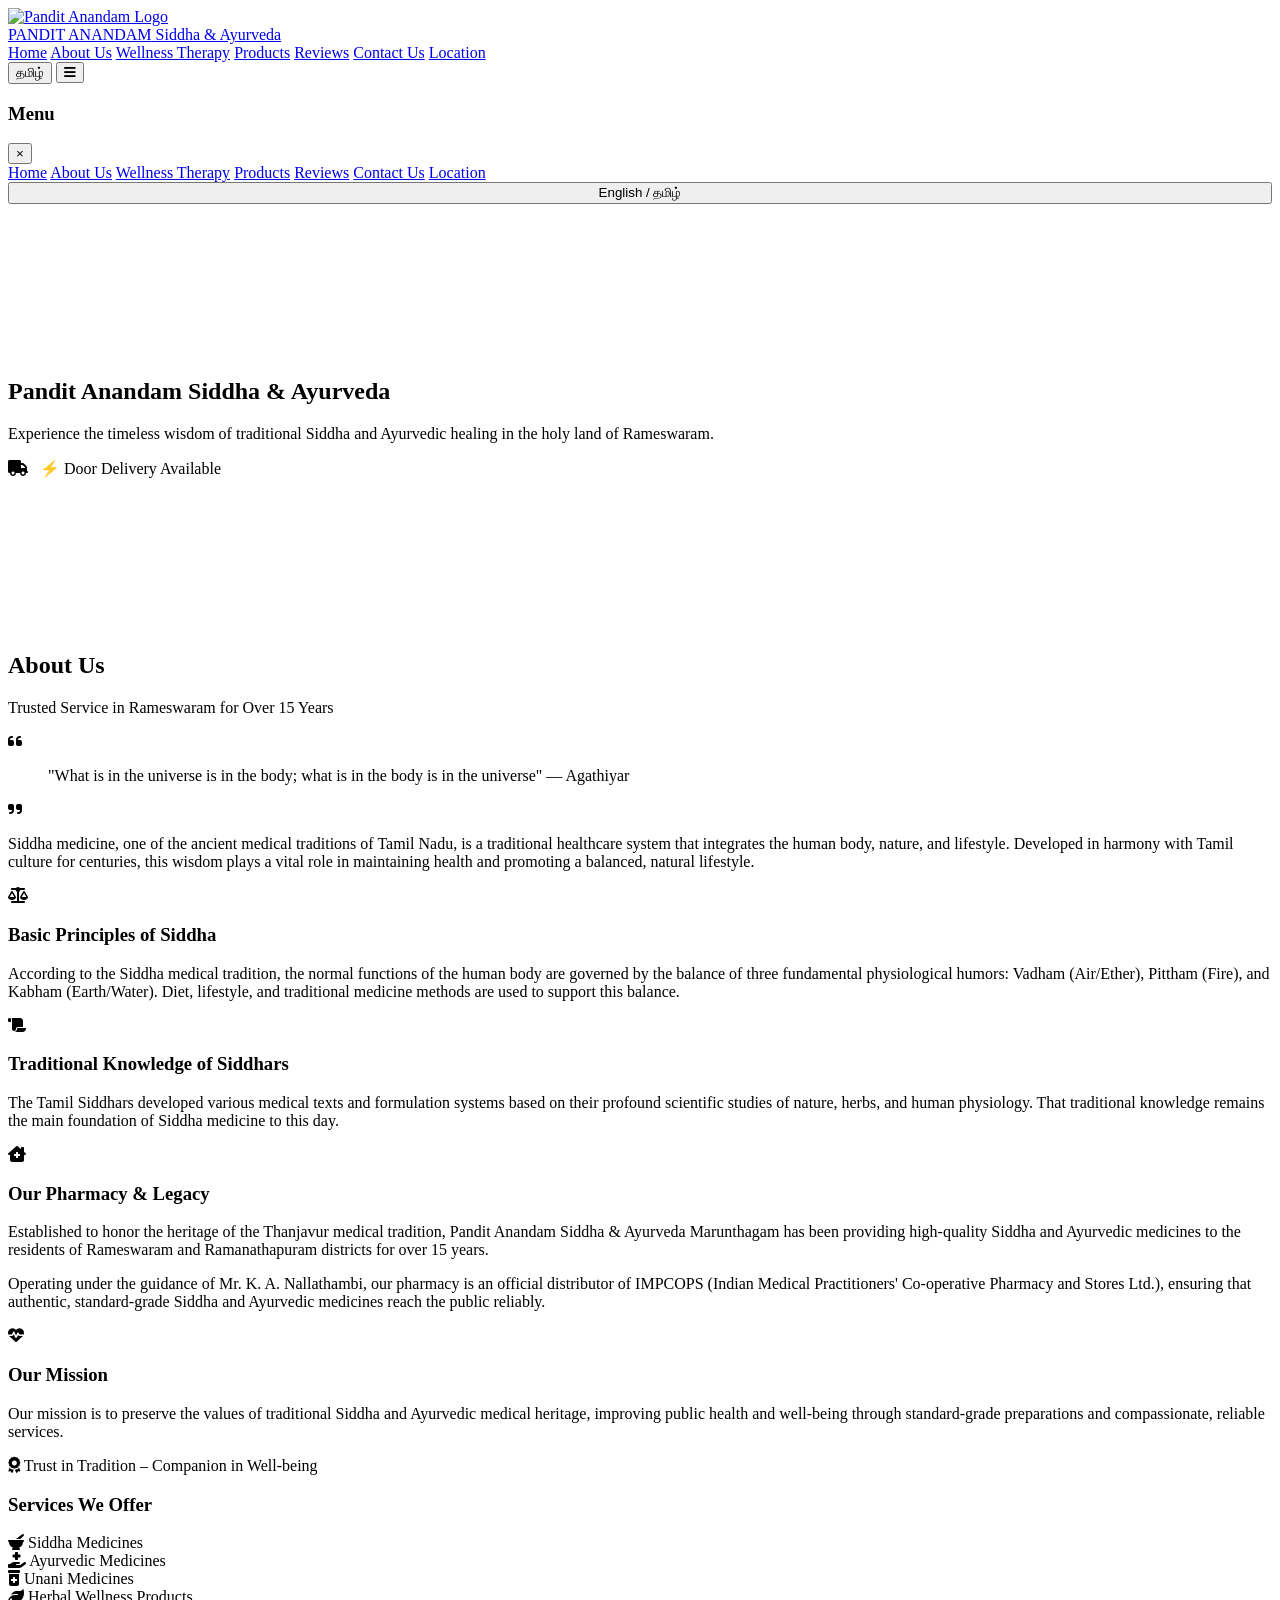
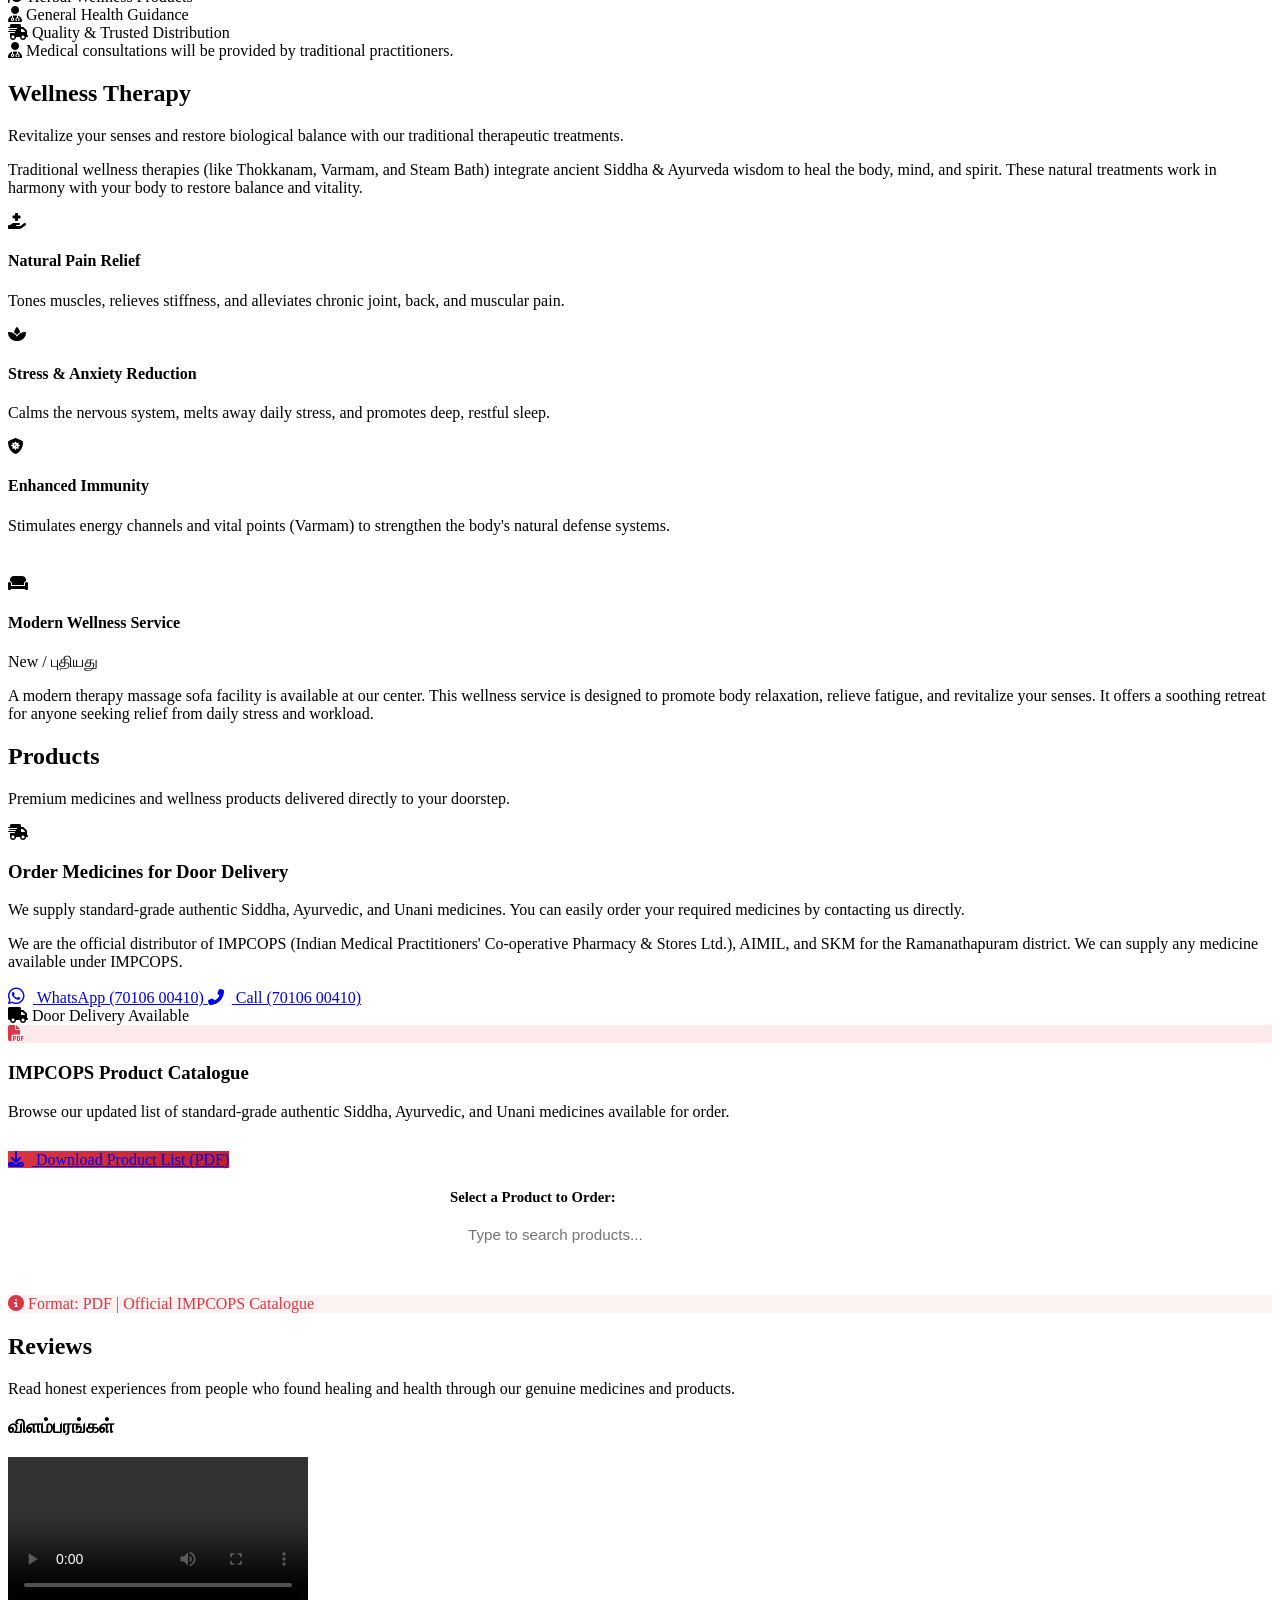
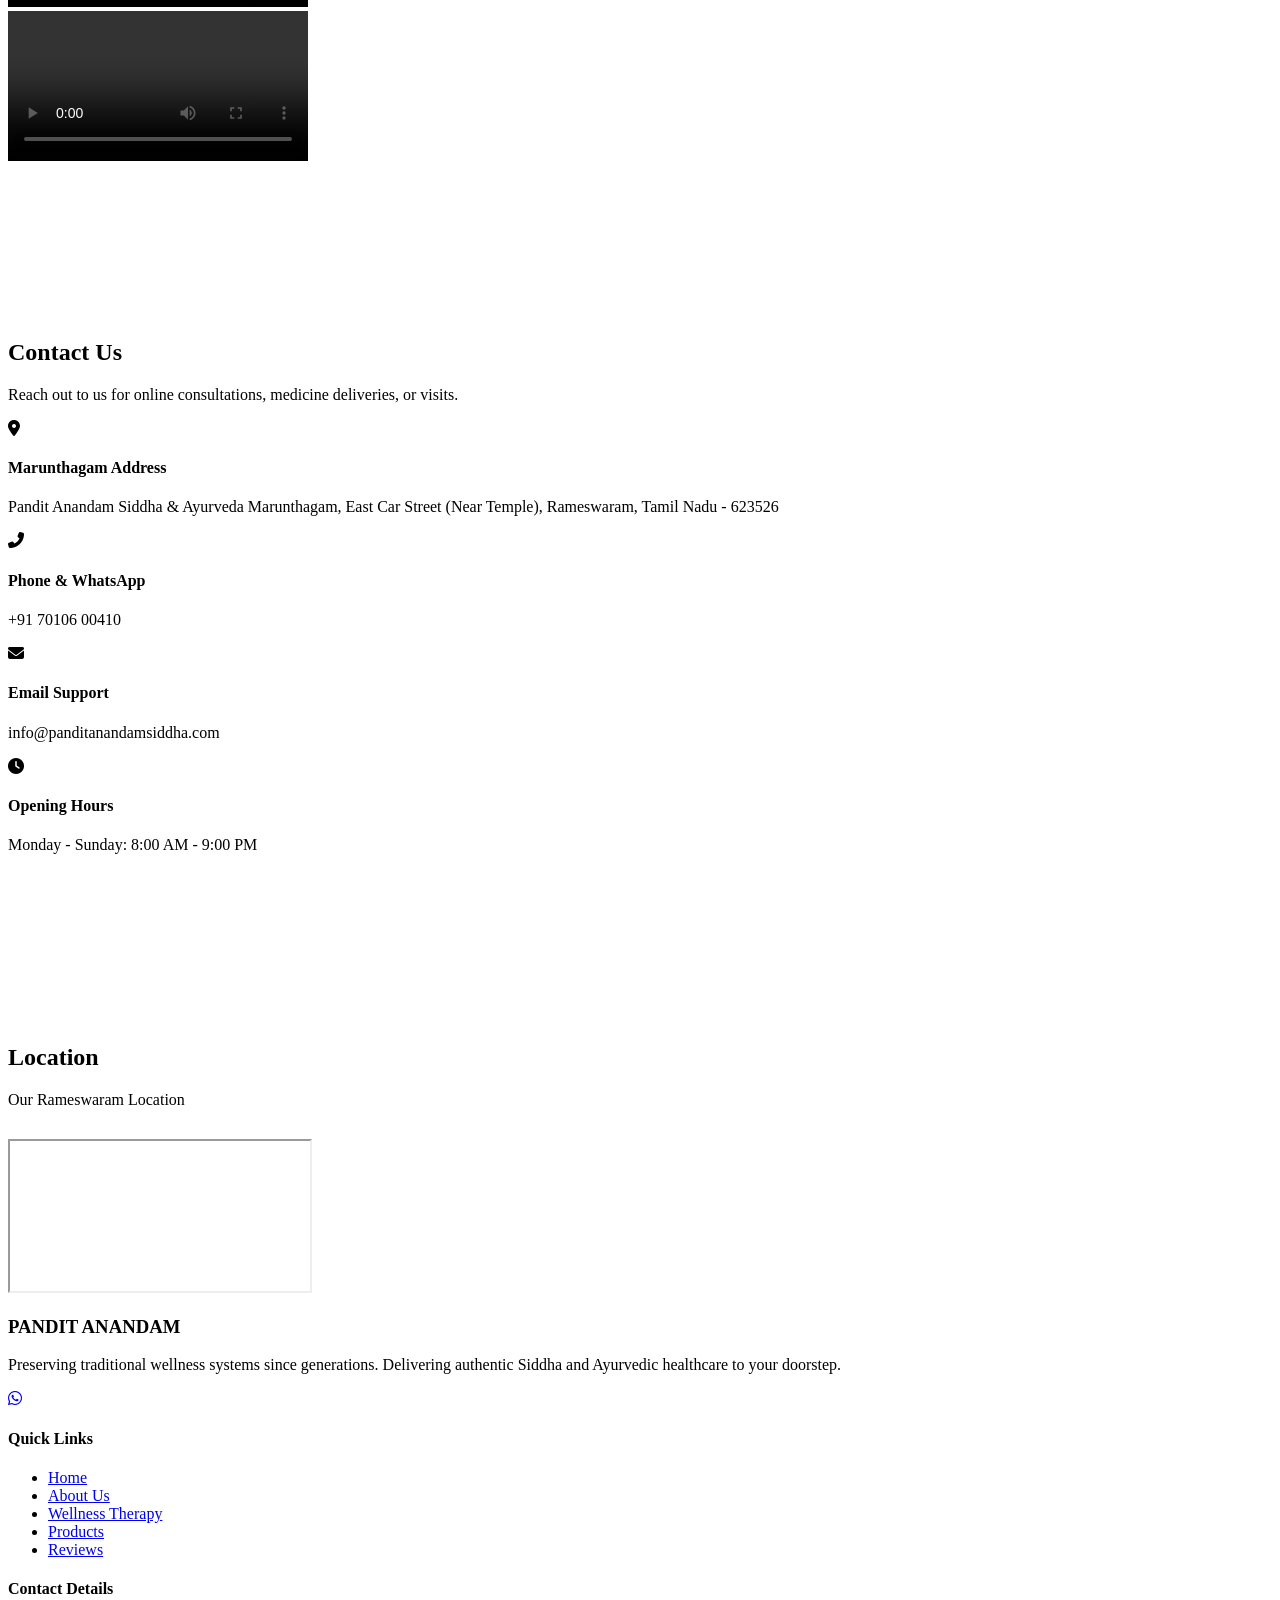
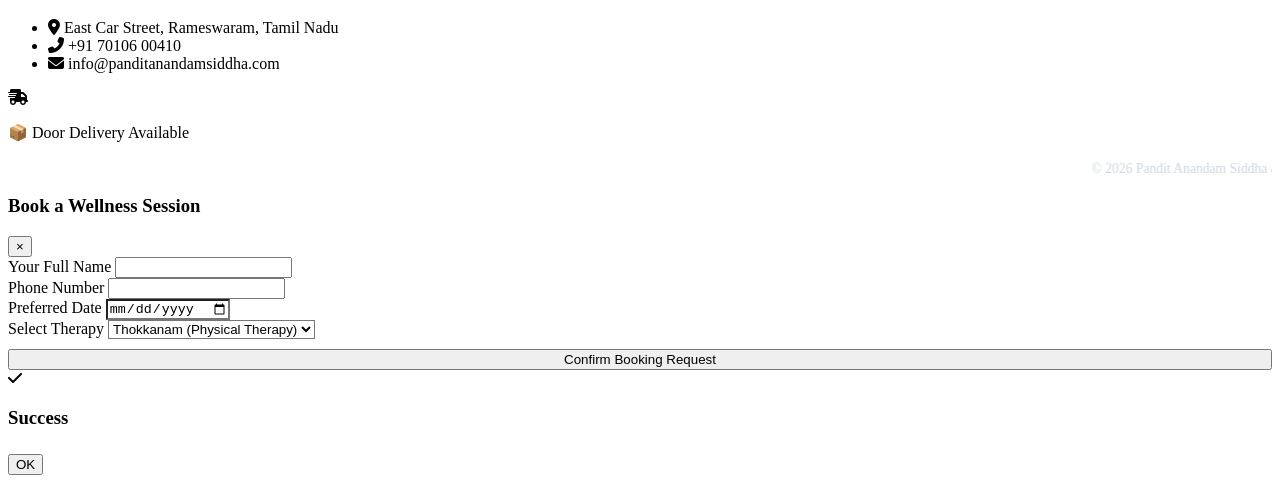
==== index.html @ 066d5d9c "Add files via upload" ====
<!DOCTYPE html>
<html lang="en">
<head>
    <meta charset="UTF-8">
    <meta name="viewport" content="width=device-width, initial-scale=1.0">
    <title>Pandit Anandam Siddha & Ayurveda Marunthagam</title>
    <meta name="description" content="Authentic traditional Siddha and Ayurveda medicines and wellness therapy in Rameswaram, Tamil Nadu. Fast door delivery across India.">
    <!-- Favicon -->
    <link rel="icon" type="image/png" href="assets/logo.png" id="favicon">
    <!-- Font Awesome Icons -->
    <link rel="stylesheet" href="https://cdnjs.cloudflare.com/ajax/libs/font-awesome/6.4.0/css/all.min.css">
    <!-- Custom Style Sheet -->
    <link rel="stylesheet" href="css/style.css">
</head>
<body>

    <!-- HEADER & NAVIGATION -->
    <header>
        <div class="container">
            <a href="#home" class="logo-container">
                <div class="logo-wrapper">
                    <img src="assets/logo.png" alt="Pandit Anandam Logo" class="logo-img" id="logo-image">
                </div>
                <div class="logo-text">
                    <span class="logo-title" data-i18n="logo_title">PANDIT ANANDAM</span>
                    <span class="logo-tag" data-i18n="logo_tag">Siddha & Ayurveda</span>
                </div>
            </a>
            
            <nav class="nav-links">
                <a href="#home" class="active" data-i18n="nav_home">Home</a>
                <a href="#about" data-i18n="nav_about">About Us</a>
                <a href="#therapy" data-i18n="nav_therapy">Wellness Therapy</a>
                <a href="#products" data-i18n="nav_products">Products</a>
                <a href="#reviews" data-i18n="nav_reviews">Reviews</a>
                <a href="#contact" data-i18n="nav_contact">Contact Us</a>
                <a href="#location" data-i18n="nav_location">Location</a>
            </nav>

            <div class="header-actions">
                <button id="lang-toggle" class="btn-lang">தமிழ்</button>
                <button class="mobile-menu-btn" onclick="toggleMobileMenu()" aria-label="Open Mobile Menu">
                    <i class="fas fa-bars"></i>
                </button>
            </div>
        </div>
    </header>

    <!-- MOBILE NAVIGATION DRAWER -->
    <div id="mobile-menu-drawer" class="drawer mobile-nav-drawer">
        <div class="drawer-content">
            <div class="drawer-header">
                <h3>Menu</h3>
                <button class="btn-close-drawer" onclick="closeModal('mobile-menu-drawer')">&times;</button>
            </div>
            <div class="mobile-nav-body">
                <nav class="mobile-nav-links">
                    <a href="#home" class="active" data-i18n="nav_home">Home</a>
                    <a href="#about" data-i18n="nav_about">About Us</a>
                    <a href="#therapy" data-i18n="nav_therapy">Wellness Therapy</a>
                    <a href="#products" data-i18n="nav_products">Products</a>
                    <a href="#reviews" data-i18n="nav_reviews">Reviews</a>
                    <a href="#contact" data-i18n="nav_contact">Contact Us</a>
                    <a href="#location" data-i18n="nav_location">Location</a>
                </nav>
                <button id="lang-toggle-mobile" class="btn btn-secondary w-full" style="width: 100%;">English / தமிழ்</button>
            </div>
        </div>
    </div>

    <!-- MAIN APP CONTENT -->
    <main>

        <!-- HERO SECTION -->
        <section id="home" class="hero">
            <!-- Background Video -->
            <video class="hero-video" autoplay loop muted playsinline -webkit-playsinline preload="auto" poster="assets/hero_banner.png">
                <source src="assets/spinning logo.mp4" type="video/mp4">
                Your browser does not support the video tag.
            </video>
            <!-- Overlay to maintain text contrast -->
            <div class="hero-overlay"></div>

            <div class="container">
                <div class="hero-content animated fadeInUp">
                    <h1 data-i18n="hero_title">Pandit Anandam Siddha & Ayurveda</h1>
                    <p data-i18n="hero_subtitle">Experience the timeless wisdom of traditional Siddha and Ayurvedic healing in the holy land of Rameswaram.</p>
                </div>
            </div>
            <div class="delivery-ribbon">
                <i class="fas fa-truck" style="margin-right: 8px;"></i>
                <span data-i18n="hero_delivery_banner">⚡ Door Delivery Available</span>
            </div>
        </section>

        <!-- ABOUT US SECTION -->
        <section id="about" class="about section-padding">
            <!-- Background Video -->
            <video class="about-video" autoplay loop muted playsinline -webkit-playsinline preload="auto">
                <source src="assets/spinning logo.mp4" type="video/mp4">
                Your browser does not support the video tag.
            </video>
            <!-- Overlay to fade background and keep text readable -->
            <div class="about-overlay"></div>

            <div class="container">
                <div class="section-header text-center">
                    <h2 data-i18n="nav_about">About Us</h2>
                    <p class="about-subtitle-lead" data-i18n="about_subtitle">Trusted Service in Rameswaram for Over 15 Years</p>
                </div>

                <!-- Quote Section -->
                <div class="about-quote-container animated fadeInUp">
                    <div class="quote-icon-left"><i class="fas fa-quote-left"></i></div>
                    <blockquote class="about-blockquote" data-i18n="about_quote">
                        "What is in the universe is in the body; what is in the body is in the universe" — Agathiyar
                    </blockquote>
                    <div class="quote-icon-right"><i class="fas fa-quote-right"></i></div>
                </div>
                
                <!-- Intro Paragraph -->
                <div class="about-intro-text text-center animated fadeInUp">
                    <p data-i18n="about_intro">Siddha medicine, one of the ancient medical traditions of Tamil Nadu, is a traditional healthcare system that integrates the human body, nature, and lifestyle. Developed in harmony with Tamil culture for centuries, this wisdom plays a vital role in maintaining health and promoting a balanced, natural lifestyle.</p>
                </div>
                
                <!-- Legacy Grid (Siddha Principles, Siddhars, Our Pharmacy, Mission) -->
                <div class="about-detailed-grid">
                    <!-- Card 1: Siddha Principles -->
                    <div class="about-card animated fadeInUp">
                        <div class="about-card-icon"><i class="fas fa-balance-scale"></i></div>
                        <h3 data-i18n="about_section1_title">Basic Principles of Siddha</h3>
                        <p data-i18n="about_section1_text">According to the Siddha medical tradition, the normal functions of the human body are governed by the balance of three fundamental physiological humors: Vadham (Air/Ether), Pittham (Fire), and Kabham (Earth/Water). Diet, lifestyle, and traditional medicine methods are used to support this balance.</p>
                    </div>

                    <!-- Card 2: Siddhar Wisdom -->
                    <div class="about-card animated fadeInUp">
                        <div class="about-card-icon"><i class="fas fa-scroll"></i></div>
                        <h3 data-i18n="about_section2_title">Traditional Knowledge of Siddhars</h3>
                        <p data-i18n="about_section2_text">The Tamil Siddhars developed various medical texts and formulation systems based on their profound scientific studies of nature, herbs, and human physiology. That traditional knowledge remains the main foundation of Siddha medicine to this day.</p>
                    </div>

                    <!-- Card 3: Our Pharmacy & Legacy -->
                    <div class="about-card animated fadeInUp">
                        <div class="about-card-icon"><i class="fas fa-clinic-medical"></i></div>
                        <h3 data-i18n="about_section3_title">Our Pharmacy & Legacy</h3>
                        <p class="mb-3" data-i18n="about_section3_text1">Established to honor the heritage of the Thanjavur medical tradition, Pandit Anandam Siddha & Ayurveda Marunthagam has been providing high-quality Siddha and Ayurvedic medicines to the residents of Rameswaram and Ramanathapuram districts for over 15 years.</p>
                        <p class="partner-distributor-text" data-i18n="about_section3_text2">Operating under the guidance of Mr. K. A. Nallathambi, our pharmacy is an official distributor of IMPCOPS (Indian Medical Practitioners' Co-operative Pharmacy and Stores Ltd.), ensuring that authentic, standard-grade Siddha and Ayurvedic medicines reach the public reliably.</p>
                    </div>

                    <!-- Card 4: Our Mission -->
                    <div class="about-card animated fadeInUp">
                        <div class="about-card-icon"><i class="fas fa-heartbeat"></i></div>
                        <h3 data-i18n="about_mission_title">Our Mission</h3>
                        <p data-i18n="about_mission_text">Our mission is to preserve the values of traditional Siddha and Ayurvedic medical heritage, improving public health and well-being through standard-grade preparations and compassionate, reliable services.</p>
                        <div class="about-tagline-badge">
                            <i class="fas fa-award"></i> <span data-i18n="about_tagline">Trust in Tradition – Companion in Well-being</span>
                        </div>
                    </div>
                </div>

                <!-- Services Offered Section -->
                <div class="about-services-section">
                    <h3 class="text-center" data-i18n="about_services_title">Services We Offer</h3>
                    <div class="about-services-grid">
                        <div class="service-item-box">
                            <i class="fas fa-mortar-pestle"></i>
                            <span data-i18n="about_service1">Siddha Medicines</span>
                        </div>
                        <div class="service-item-box">
                            <i class="fas fa-hand-holding-medical"></i>
                            <span data-i18n="about_service2">Ayurvedic Medicines</span>
                        </div>
                        <div class="service-item-box">
                            <i class="fas fa-prescription-bottle-alt"></i>
                            <span data-i18n="about_service_unani">Unani Medicines</span>
                        </div>
                        <div class="service-item-box">
                            <i class="fas fa-leaf"></i>
                            <span data-i18n="about_service3">Herbal Wellness Products</span>
                        </div>
                        <div class="service-item-box">
                            <i class="fas fa-user-md"></i>
                            <span data-i18n="about_service4">General Health Guidance</span>
                        </div>
                        <div class="service-item-box">
                            <i class="fas fa-shipping-fast"></i>
                            <span data-i18n="about_service5">Quality & Trusted Distribution</span>
                        </div>
                    </div>

                    <!-- Consultation Highlight Banner -->
                    <div class="consultation-banner animated fadeInUp">
                        <i class="fas fa-user-md"></i>
                        <span data-i18n="about_consultation_box">Medical consultations will be provided by traditional practitioners.</span>
                    </div>
                </div>
            </div>
        </section>

        <!-- WELLNESS THERAPY SECTION -->
        <section id="therapy" class="therapy section-padding">
            <div class="container">
                <div class="section-header text-center">
                    <h2 data-i18n="nav_therapy">Wellness Therapy</h2>
                    <p data-i18n="therapy_subtitle">Revitalize your senses and restore biological balance with our traditional therapeutic treatments.</p>
                </div>
                
                <div class="therapy-benefits-container">
                    <div class="therapy-benefits-intro">
                        <p data-i18n="therapy_benefits_intro">Traditional wellness therapies (like Thokkanam, Varmam, and Steam Bath) integrate ancient Siddha & Ayurveda wisdom to heal the body, mind, and spirit. These natural treatments work in harmony with your body to restore balance and vitality.</p>
                    </div>
                    <div class="therapy-benefits-grid">
                        <div class="benefit-card">
                            <div class="benefit-icon"><i class="fas fa-hand-holding-medical"></i></div>
                            <div class="benefit-content">
                                <h4 data-i18n="benefit_2_title">Natural Pain Relief</h4>
                                <p data-i18n="benefit_2_desc">Tones muscles, relieves stiffness, and alleviates chronic joint, back, and muscular pain.</p>
                            </div>
                        </div>
                        <div class="benefit-card">
                            <div class="benefit-icon"><i class="fas fa-spa"></i></div>
                            <div class="benefit-content">
                                <h4 data-i18n="benefit_3_title">Stress & Anxiety Reduction</h4>
                                <p data-i18n="benefit_3_desc">Calms the nervous system, melts away daily stress, and promotes deep, restful sleep.</p>
                            </div>
                        </div>
                        <div class="benefit-card">
                            <div class="benefit-icon"><i class="fas fa-shield-virus"></i></div>
                            <div class="benefit-content">
                                <h4 data-i18n="benefit_4_title">Enhanced Immunity</h4>
                                <p data-i18n="benefit_4_desc">Stimulates energy channels and vital points (Varmam) to strengthen the body's natural defense systems.</p>
                            </div>
                        </div>
                    </div>
                    
                    <!-- Modern Wellness Massage Sofa Feature -->
                    <div class="modern-wellness-box animated fadeInUp" style="margin-top: 40px; margin-bottom: 0;">
                        <div class="wellness-box-header">
                            <div class="wellness-icon"><i class="fas fa-couch"></i></div>
                            <div class="wellness-title-info">
                                <h4 data-i18n="therapy_service_title">Modern Wellness Service</h4>
                                <span class="badge-new">New / புதியது</span>
                            </div>
                        </div>
                        <p data-i18n="therapy_service_desc">A modern therapy massage sofa facility is available at our center. This wellness service is designed to promote body relaxation, relieve fatigue, and revitalize your senses. It offers a soothing retreat for anyone seeking relief from daily stress and workload.</p>
                    </div>

                </div>
            </div>
        </section>

        <!-- PRODUCTS SECTION -->
        <section id="products" class="products-shop section-padding">
            <div class="container">
                <div class="section-header text-center">
                    <h2 data-i18n="nav_products">Products</h2>
                    <p data-i18n="shop_subtitle">Premium medicines and wellness products delivered directly to your doorstep.</p>
                </div>

                <div class="products-order-container">
                    <!-- Order/Contact Card -->
                    <div class="order-card text-center animated fadeInUp">
                        <div class="order-icon"><i class="fas fa-shipping-fast"></i></div>
                        <h3 data-i18n="order_title">Order Medicines for Door Delivery</h3>
                        <p data-i18n="order_desc">We supply standard-grade authentic Siddha, Ayurvedic, and Unani medicines. You can easily order your required medicines by contacting us directly.</p>
                        <p class="order-distributor" data-i18n="order_distributor">We are the official distributor of IMPCOPS (Indian Medical Practitioners' Co-operative Pharmacy & Stores Ltd.), AIMIL, and SKM for the Ramanathapuram district. We can supply any medicine available under IMPCOPS.</p>
                        <div class="order-actions">
                            <a href="https://wa.me/917010600410" class="btn btn-primary" target="_blank" rel="noopener noreferrer">
                                <i class="fab fa-whatsapp" style="margin-right: 8px; font-size: 1.2rem;"></i> <span data-i18n="order_whatsapp_2">WhatsApp (70106 00410)</span>
                            </a>
                            <a href="tel:+917010600410" class="btn btn-outline">
                                <i class="fas fa-phone-alt" style="margin-right: 8px;"></i> <span data-i18n="order_call_2">Call (70106 00410)</span>
                            </a>
                        </div>
                        <div class="order-promise">
                            <i class="fas fa-truck"></i>
                            <span data-i18n="order_promise_text">Door Delivery Available</span>
                        </div>
                    </div>

                    <!-- Catalogue Download Card -->
                    <div class="order-card text-center animated fadeInUp">
                        <div class="order-icon" style="background-color: rgba(220, 53, 69, 0.1); color: #dc3545;">
                            <i class="fas fa-file-pdf"></i>
                        </div>
                        <h3 data-i18n="catalog_title">IMPCOPS Product Catalogue</h3>
                        <p data-i18n="catalog_desc">Browse our updated list of standard-grade authentic Siddha, Ayurvedic, and Unani medicines available for order.</p>
                        <div class="catalog-download-box" style="margin: 30px 0 20px 0;">
                            <a href="assets/IMPCOPS.pdf" class="btn btn-primary" download="IMPCOPS_Product_Catalogue.pdf" style="background: linear-gradient(135deg, #dc3545, #bd2130); border: none;">
                                <i class="fas fa-download" style="margin-right: 8px;"></i>
                                <span data-i18n="catalog_btn">Download Product List (PDF)</span>
                            </a>
                        </div>

                        <!-- Dropdown Product Search Selector -->
                        <div class="product-selector-container" style="margin: 0 auto 25px auto; text-align: left; max-width: 380px; width: 100%;">
                            <label for="product-search" style="font-weight: 700; color: var(--color-primary-dark); font-size: 0.92rem; display: block; margin-bottom: 8px;" data-i18n="catalog_select_label">Select a Product to Order:</label>
                            
                            <div style="display: flex; gap: 10px; align-items: center;">
                                <div style="position: relative; flex-grow: 1;">
                                    <input type="text" id="product-search" class="form-control" placeholder="Type to search products..." style="background-color: var(--color-bg-cream); border-radius: 10px; padding: 12px 18px; border: 1.5px solid var(--color-border); font-size: 0.95rem; width: 100%; box-sizing: border-box;" data-i18n-placeholder="catalog_select_placeholder" autocomplete="off">
                                    <div id="custom-dropdown-results" class="custom-dropdown-results" style="display: none; position: absolute; top: 100%; left: 0; width: 100%; max-height: 250px; overflow-y: auto; background-color: var(--color-bg-white); border: 1.5px solid var(--color-border); border-radius: 10px; box-shadow: var(--shadow-md); z-index: 100; margin-top: 5px; box-sizing: border-box;"></div>
                                </div>
                                <button type="button" id="clear-product-btn" class="btn btn-outline" style="border: 1.5px solid #dc3545; color: #dc3545; border-radius: 10px; padding: 0 20px; display: none; font-size: 0.95rem; font-weight: 700; background: transparent; height: 48px; box-sizing: border-box;">
                                    <i class="fas fa-times"></i>
                                </button>
                                <button type="button" id="add-product-btn" class="btn btn-primary" style="background: var(--color-primary); border: none; border-radius: 10px; padding: 0 20px; display: none; font-size: 0.95rem; font-weight: 700; height: 48px; box-sizing: border-box;">
                                    <i class="fas fa-plus"></i>
                                </button>
                            </div>

                            <!-- Selected Products List -->
                            <div id="selected-products-list" style="margin-top: 15px; display: flex; flex-direction: column; gap: 8px; max-height: 200px; overflow-y: auto;">
                                <!-- Tags will be added here -->
                            </div>

                            <div style="margin-top: 15px;">
                                <a id="whatsapp-order-selected" href="https://wa.me/917010600410" target="_blank" rel="noopener noreferrer" class="btn btn-primary w-full" style="width: 100%; display: none; background: linear-gradient(135deg, #2d6a4f, #40916c); border: none; justify-content: center; align-items: center; gap: 8px; text-decoration: none; box-sizing: border-box; text-align: center; font-size: 0.95rem; border-radius: 50px; padding: 12px 20px;">
                                    <i class="fab fa-whatsapp" style="font-size: 1.15rem;"></i>
                                    <span id="whatsapp-order-btn-text" data-i18n="catalog_order_btn">Order Selected via WhatsApp</span>
                                </a>
                            </div>
                        </div>

                        <div class="order-promise" style="border-color: rgba(220, 53, 69, 0.2); background-color: #fdf2f2; color: #dc3545;">
                            <i class="fas fa-info-circle" style="color: #dc3545;"></i>
                            <span data-i18n="catalog_meta">Format: PDF | Official IMPCOPS Catalogue</span>
                        </div>
                    </div>
                </div>
            </div>
        </section>

        <!-- REVIEWS SECTION -->
        <section id="reviews" class="reviews section-padding">
            <div class="container">
                <div class="section-header text-center">
                    <h2 data-i18n="nav_reviews">Reviews</h2>
                    <p data-i18n="reviews_subtitle">Read honest experiences from people who found healing and health through our genuine medicines and products.</p>
                </div>

                <div class="reviews-grid" id="reviews-list-container">
                    <!-- Rendered Dynamically -->
                </div>

                <!-- Ad Videos Section (Visible only when Tamil language is active) -->
                <div id="reviews-ads-container" class="reviews-ads-container hidden">
                    <h3 class="ads-title text-center" data-i18n="reviews_ads_title">விளம்பரங்கள்</h3>
                    <div class="ads-grid">
                        <div class="ad-video-wrapper">
                            <video class="ad-video" controls playsinline preload="metadata">
                                <source src="assets/AD1.mp4" type="video/mp4">
                                Your browser does not support the video tag.
                            </video>
                        </div>
                        <div class="ad-video-wrapper">
                            <video class="ad-video" controls playsinline preload="metadata">
                                <source src="assets/AD2.mp4" type="video/mp4">
                                Your browser does not support the video tag.
                            </video>
                        </div>
                    </div>
                </div>
            </div>
        </section>

        <!-- CONTACT & LOCATION SECTION -->
        <section id="contact" class="contact section-padding">
            <!-- Background Video -->
            <video class="contact-video" autoplay loop muted playsinline -webkit-playsinline preload="auto">
                <source src="assets/spinning logo.mp4" type="video/mp4">
                Your browser does not support the video tag.
            </video>
            <!-- Overlay to fade background and keep text readable -->
            <div class="contact-overlay"></div>

            <div class="container">
                <div class="section-header text-center">
                    <h2 data-i18n="nav_contact">Contact Us</h2>
                    <p data-i18n="contact_subtitle">Reach out to us for online consultations, medicine deliveries, or visits.</p>
                </div>

                <div class="contact-grid">
                    <div class="contact-item">
                        <div class="contact-icon"><i class="fas fa-map-marker-alt"></i></div>
                        <div class="contact-details">
                            <h4 data-i18n="contact_address_title">Marunthagam Address</h4>
                            <p data-i18n="contact_address_val">Pandit Anandam Siddha & Ayurveda Marunthagam, East Car Street (Near Temple), Rameswaram, Tamil Nadu - 623526</p>
                        </div>
                    </div>

                    <div class="contact-item">
                        <div class="contact-icon"><i class="fas fa-phone-alt"></i></div>
                        <div class="contact-details">
                            <h4 data-i18n="contact_phone_title">Phone & WhatsApp</h4>
                            <p data-i18n="contact_phone_val">+91 70106 00410</p>
                        </div>
                    </div>

                    <div class="contact-item">
                        <div class="contact-icon"><i class="fas fa-envelope"></i></div>
                        <div class="contact-details">
                            <h4 data-i18n="contact_email_title">Email Support</h4>
                            <p>info@panditanandamsiddha.com</p>
                        </div>
                    </div>

                    <div class="contact-item">
                        <div class="contact-icon"><i class="fas fa-clock"></i></div>
                        <div class="contact-details">
                            <h4 data-i18n="contact_hours_title">Opening Hours</h4>
                            <p data-i18n="contact_hours_val">Monday - Sunday: 8:00 AM - 9:00 PM</p>
                        </div>
                    </div>
                </div>
            </div>
        </section>

        <!-- MAP / LOCATION SECTION -->
        <section id="location" class="location-section section-padding">
            <!-- Background Video -->
            <video class="location-video" autoplay loop muted playsinline -webkit-playsinline preload="auto">
                <source src="assets/spinning logo.mp4" type="video/mp4">
                Your browser does not support the video tag.
            </video>
            <!-- Overlay to fade background and keep text readable -->
            <div class="location-overlay"></div>

            <div class="container">
                <div class="section-header text-center" style="margin-bottom: 30px;">
                    <h2 data-i18n="nav_location">Location</h2>
                    <p data-i18n="location_title">Our Rameswaram Location</p>
                </div>
                
                <div class="map-container">
                    <iframe class="map-iframe" 
                        src="https://maps.google.com/maps?q=Pandit%20Anandam%20Siddha%20Ayurvedha%20Marunthagam,%20Rameswaram&t=k&z=17&ie=UTF8&iwloc=&output=embed" 
                        allowfullscreen="" 
                        loading="lazy" 
                        referrerpolicy="no-referrer-when-downgrade">
                    </iframe>
                </div>
            </div>
        </section>

    </main>

    <!-- FOOTER -->
    <footer>
        <div class="container">
            <div class="footer-grid">
                <div class="footer-brand">
                    <h3>PANDIT ANANDAM</h3>
                    <p data-i18n="footer_desc">Preserving traditional wellness systems since generations. Delivering authentic Siddha and Ayurvedic healthcare to your doorstep.</p>
                    <div class="social-links">
                        <a href="https://wa.me/917010600410" class="social-btn" aria-label="WhatsApp" target="_blank" rel="noopener noreferrer"><i class="fab fa-whatsapp"></i></a>
                    </div>
                </div>

                <div class="footer-links-col">
                    <h4 data-i18n="footer_quick_links">Quick Links</h4>
                    <ul>
                        <li><a href="#home" data-i18n="nav_home">Home</a></li>
                        <li><a href="#about" data-i18n="nav_about">About Us</a></li>
                        <li><a href="#therapy" data-i18n="nav_therapy">Wellness Therapy</a></li>
                        <li><a href="#products" data-i18n="nav_products">Products</a></li>
                        <li><a href="#reviews" data-i18n="nav_reviews">Reviews</a></li>
                    </ul>
                </div>

                <div class="footer-contact-col">
                    <h4 data-i18n="footer_contact">Contact Details</h4>
                    <ul>
                        <li>
                            <i class="fas fa-map-marker-alt"></i>
                            <span data-i18n="contact_address_val">East Car Street, Rameswaram, Tamil Nadu</span>
                        </li>
                        <li>
                            <i class="fas fa-phone-alt"></i>
                            <span data-i18n="contact_phone_val">+91 70106 00410</span>
                        </li>
                        <li>
                            <i class="fas fa-envelope"></i>
                            <span>info@panditanandamsiddha.com</span>
                        </li>
                    </ul>
                    
                    <div class="footer-delivery-promise">
                        <i class="fas fa-shipping-fast"></i>
                        <p data-i18n="footer_delivery_note">📦 Door Delivery Available</p>
                    </div>
                </div>
            </div>

            <div class="footer-bottom text-center" style="display: block;">
                <marquee behavior="scroll" direction="left" scrollamount="5" style="color: #cbd5e1; font-size: 0.85rem; vertical-align: middle;">
                    <span data-i18n="footer_copyright">© 2026 Pandit Anandam Siddha & Ayurveda Marunthagam. All rights reserved.</span>
                </marquee>
            </div>
        </div>
    </footer>

    <!-- TOAST NOTIFICATION CONTAINER -->
    <div id="toast-container" class="toast-container"></div>

    <!-- WELLNESS THERAPY BOOKING MODAL -->
    <div id="booking-modal" class="modal">
        <div class="modal-content">
            <div class="modal-header">
                <h3 data-i18n="booking_title">Book a Wellness Session</h3>
                <button class="btn-close-modal" onclick="closeModal('booking-modal')">&times;</button>
            </div>
            <div class="modal-body">
                <form id="booking-form">
                    <div class="form-group">
                        <label for="book-name" data-i18n="booking_name">Your Full Name</label>
                        <input type="text" id="book-name" class="form-control" required>
                    </div>
                    <div class="form-group">
                        <label for="book-phone" data-i18n="booking_phone">Phone Number</label>
                        <input type="tel" id="book-phone" class="form-control" required>
                    </div>
                    <div class="form-group">
                        <label for="book-date" data-i18n="booking_date">Preferred Date</label>
                        <input type="date" id="book-date" class="form-control" required style="background-color: var(--color-bg-cream);">
                    </div>
                    <div class="form-group">
                        <label for="book-therapy" data-i18n="booking_select_therapy">Select Therapy</label>
                        <select id="book-therapy" class="form-control" style="background-color: var(--color-bg-cream);">
                            <option value="Thokkanam" data-i18n="therapy_thokkanam_title">Thokkanam (Physical Therapy)</option>
                            <option value="Varmam" data-i18n="therapy_varmam_title">Varmam Therapy (Vital Points)</option>
                            <option value="Kayakalpa" data-i18n="therapy_kayakalpa_title">Kayakalpa (Rejuvenation)</option>
                            <option value="Steam Bath" data-i18n="therapy_steambath_title">Herbal Steam Bath</option>
                        </select>
                    </div>
                    <button type="submit" class="btn btn-secondary w-full" style="width: 100%; margin-top: 10px;" data-i18n="booking_submit">Confirm Booking Request</button>
                </form>
            </div>
        </div>
    </div>



    <!-- TRANSACTION SUCCESS CONFIRMATION MODAL -->
    <div id="confirm-modal" class="modal">
        <div class="modal-content">
            <div class="modal-body">
                <div class="success-icon-badge"><i class="fas fa-check"></i></div>
                <h3 id="confirm-modal-title" style="margin-bottom: 15px;">Success</h3>
                <p id="confirm-modal-text" style="color: var(--color-text-muted); margin-bottom: 25px;"></p>
                <button class="btn btn-primary" onclick="closeModal('confirm-modal')">OK</button>
            </div>
        </div>
    </div>

    <!-- Translation Dictionary Database & Controller scripts -->
    <script src="js/translations.js"></script>
    <script src="js/products.js"></script>
    <script src="js/app.js"></script>
</body>
</html>
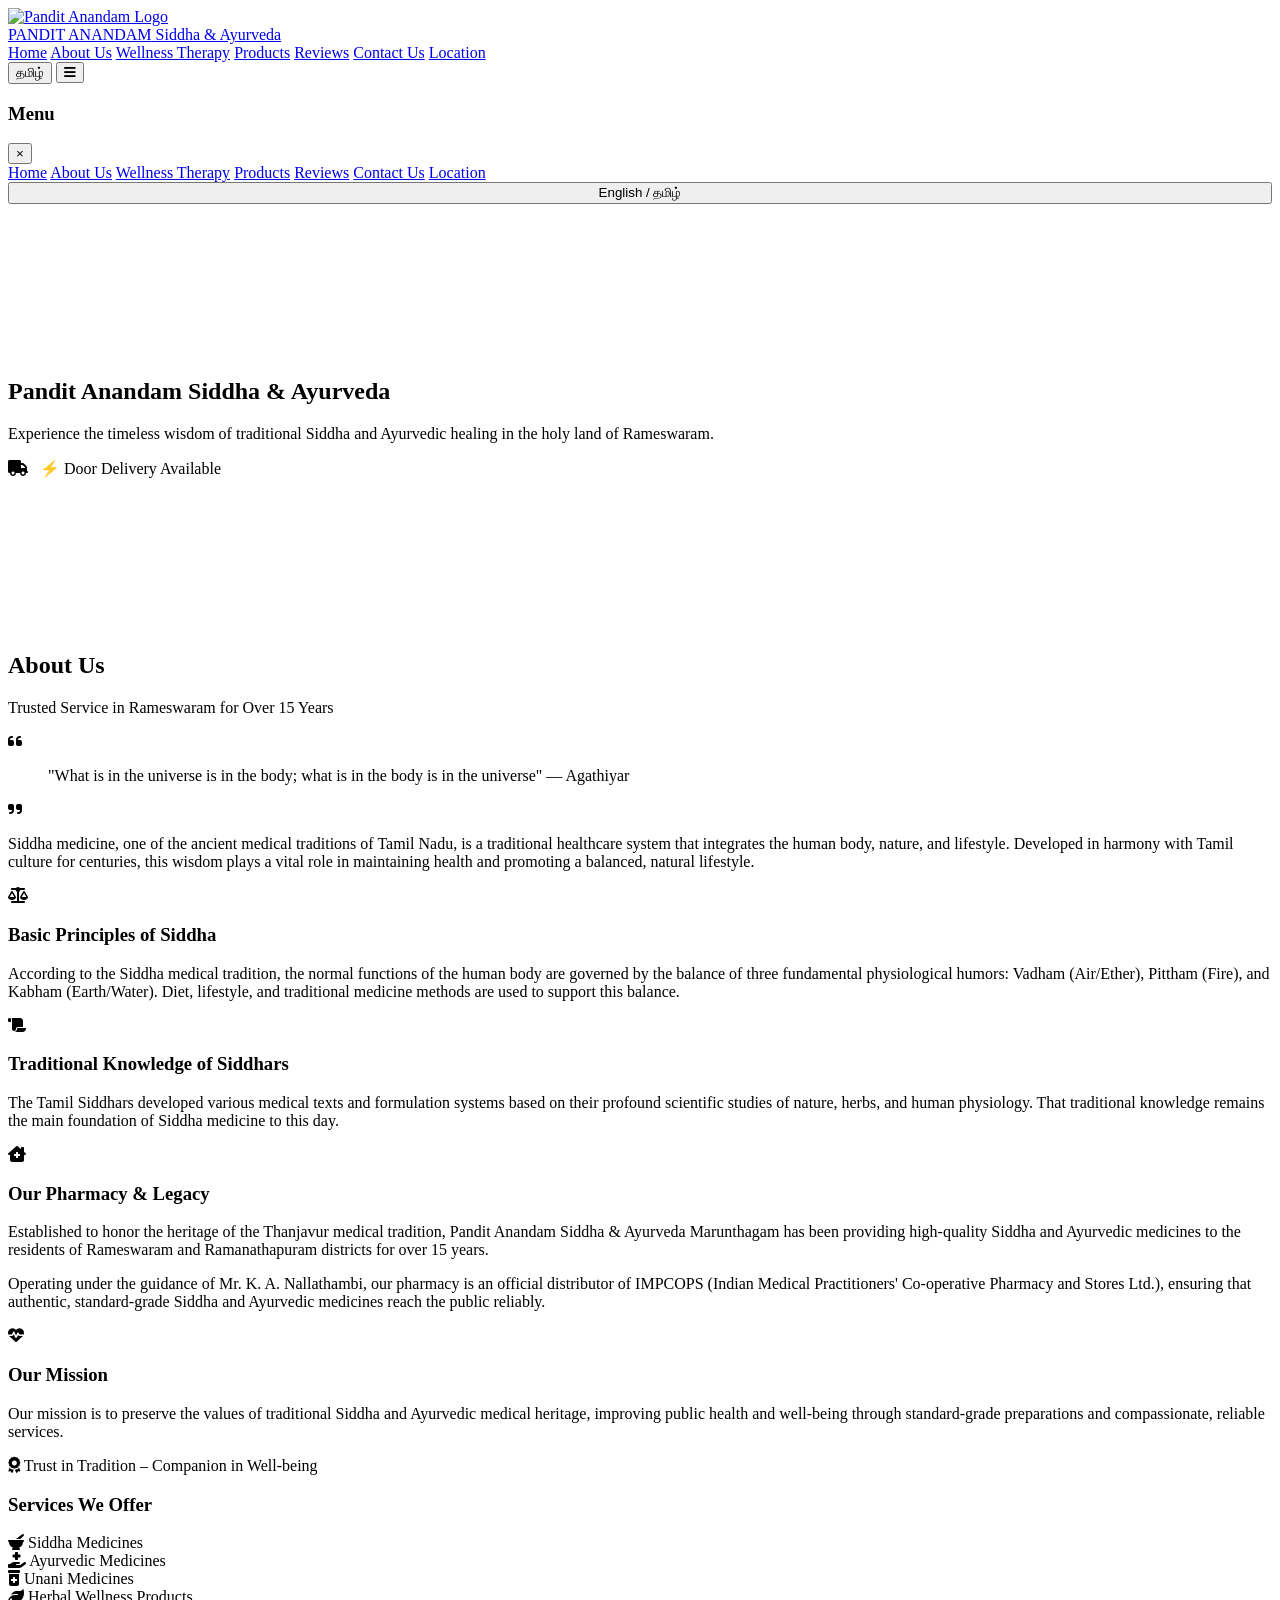
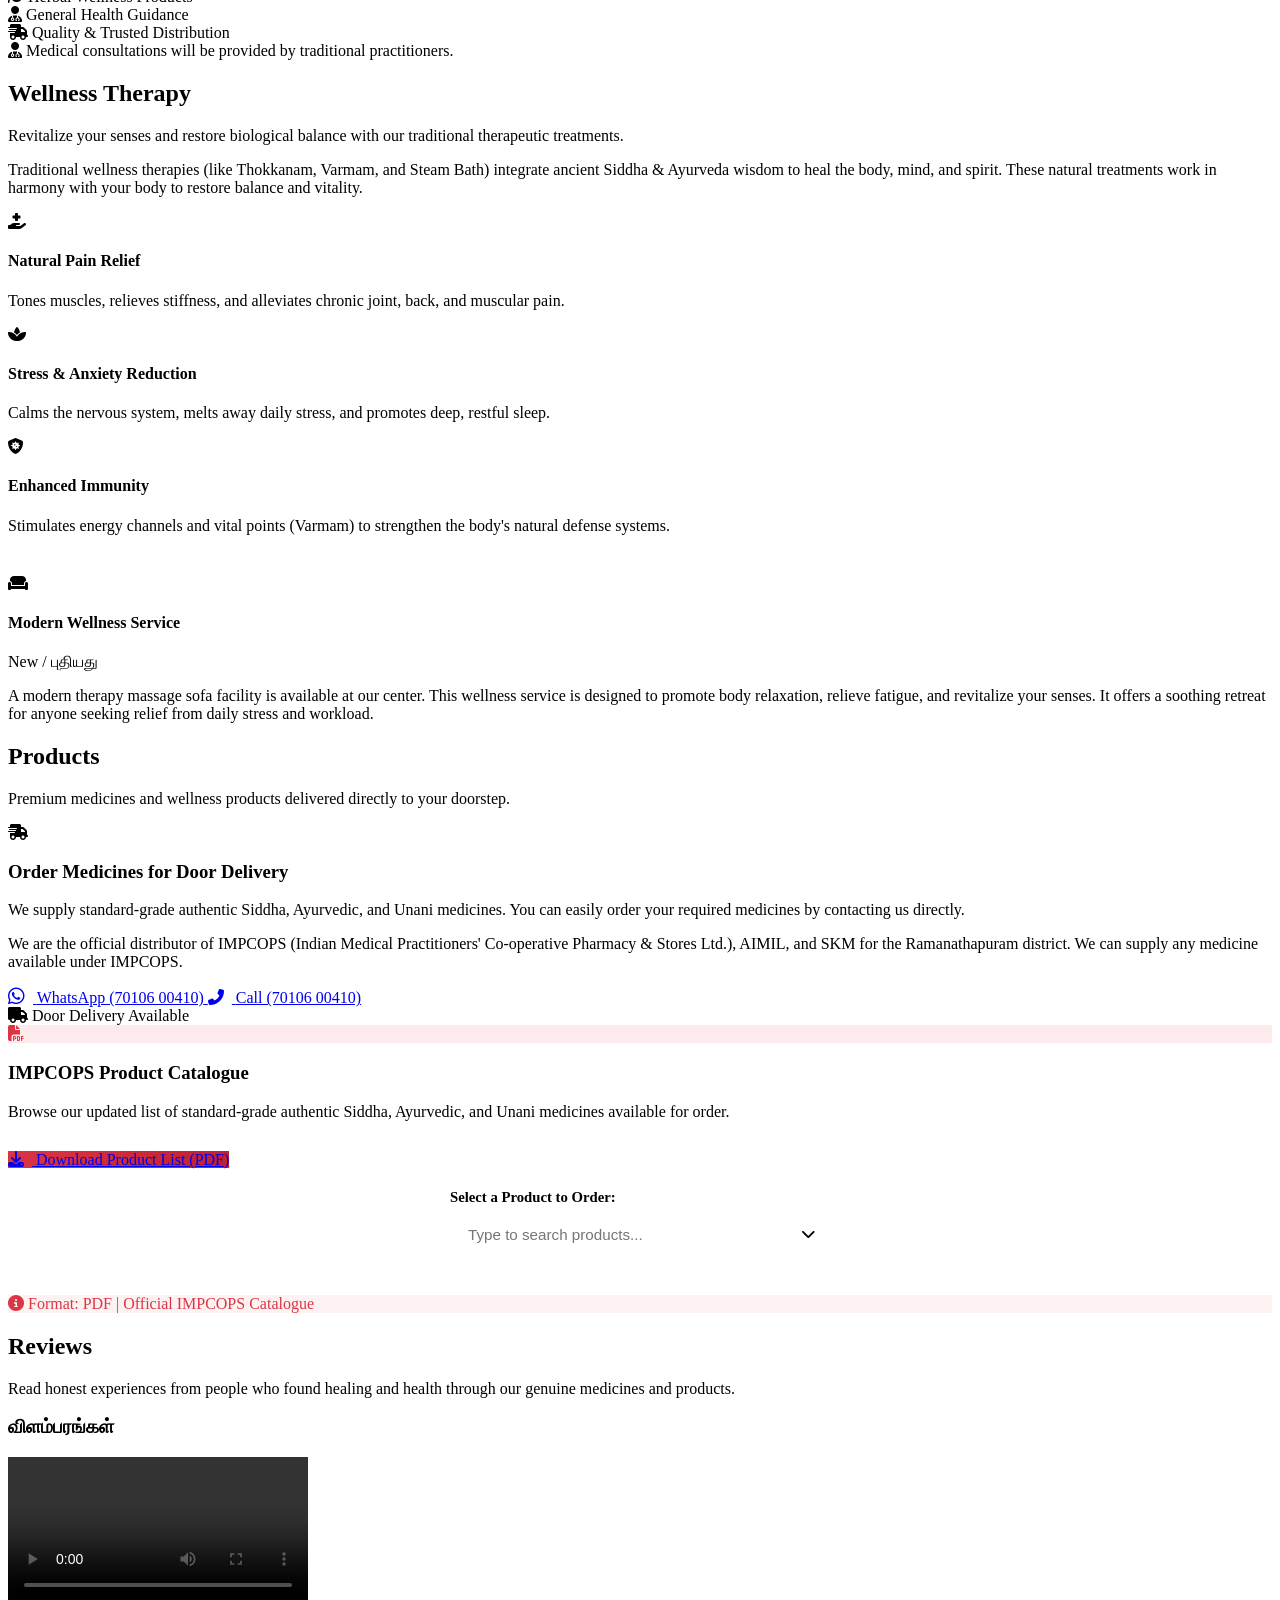
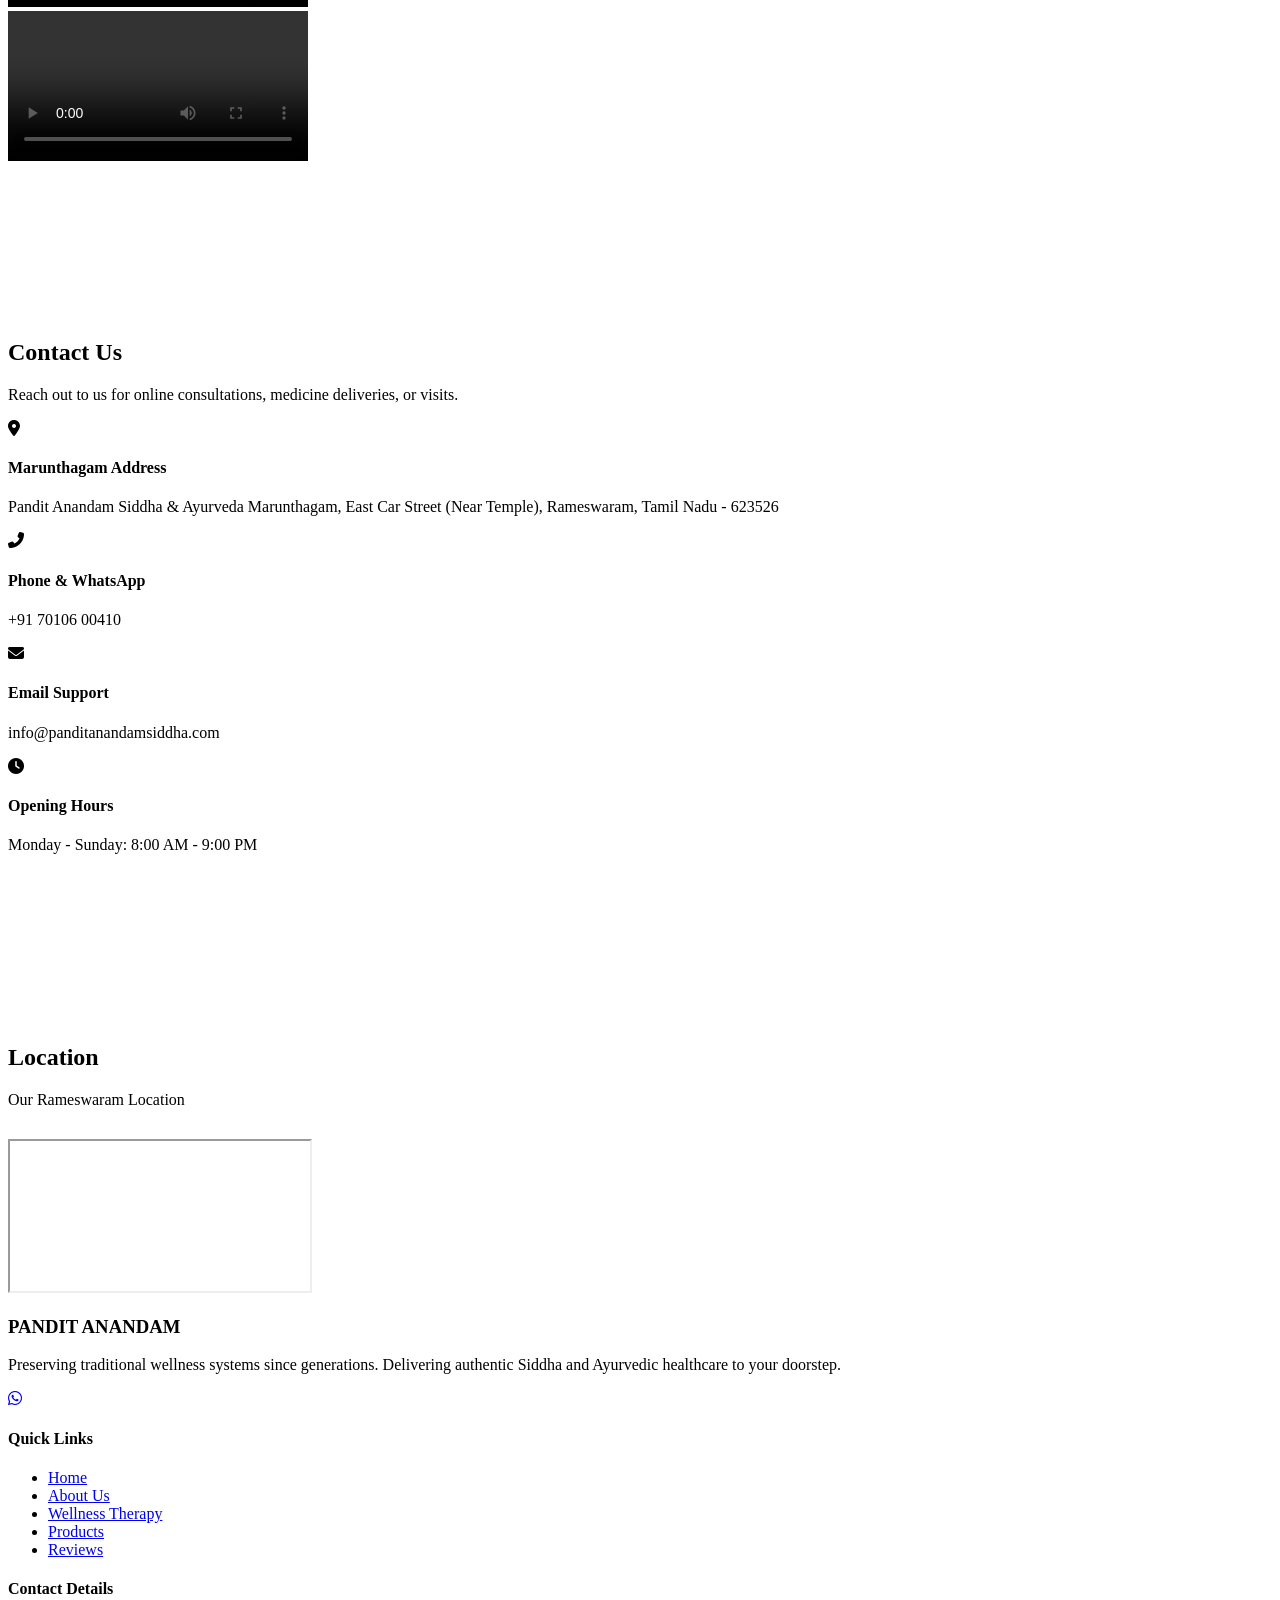
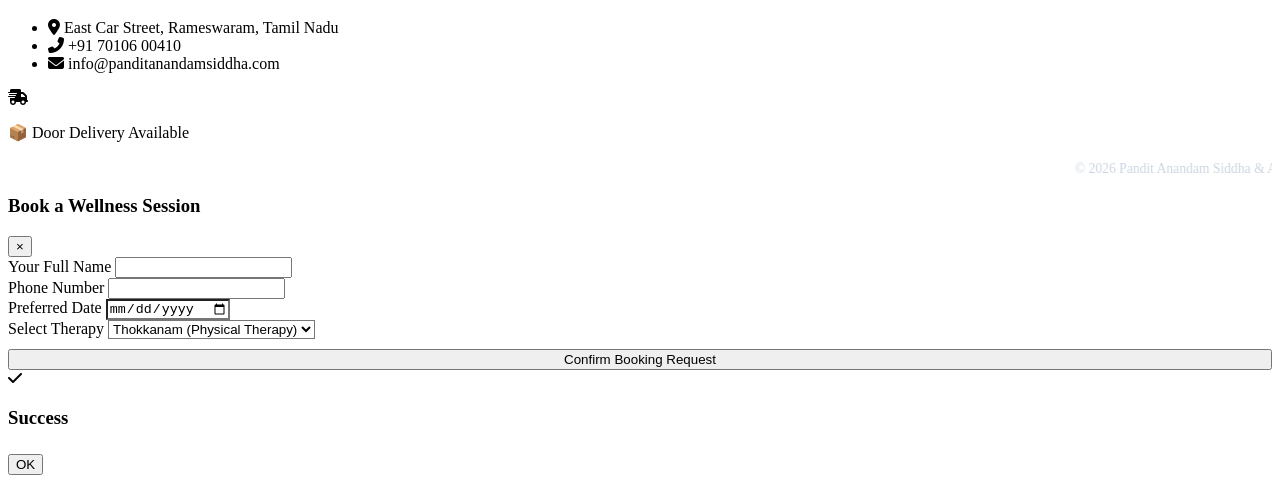
==== commit 045b50b3: "Add files via upload" ====
--- a/index.html
+++ b/index.html
@@ -296,17 +296,23 @@
                         <div class="product-selector-container" style="margin: 0 auto 25px auto; text-align: left; max-width: 380px; width: 100%;">
                             <label for="product-search" style="font-weight: 700; color: var(--color-primary-dark); font-size: 0.92rem; display: block; margin-bottom: 8px;" data-i18n="catalog_select_label">Select a Product to Order:</label>
                             
-                            <div style="display: flex; gap: 10px; align-items: center;">
-                                <div style="position: relative; flex-grow: 1;">
-                                    <input type="text" id="product-search" class="form-control" placeholder="Type to search products..." style="background-color: var(--color-bg-cream); border-radius: 10px; padding: 12px 18px; border: 1.5px solid var(--color-border); font-size: 0.95rem; width: 100%; box-sizing: border-box;" data-i18n-placeholder="catalog_select_placeholder" autocomplete="off">
-                                    <div id="custom-dropdown-results" class="custom-dropdown-results" style="display: none; position: absolute; top: 100%; left: 0; width: 100%; max-height: 250px; overflow-y: auto; background-color: var(--color-bg-white); border: 1.5px solid var(--color-border); border-radius: 10px; box-shadow: var(--shadow-md); z-index: 100; margin-top: 5px; box-sizing: border-box;"></div>
+                            <div style="position: relative; width: 100%;">
+                                <input type="text" id="product-search" class="form-control" placeholder="Type to search products..." style="background-color: var(--color-bg-cream); border-radius: 10px; padding: 12px 75px 12px 18px; border: 1.5px solid var(--color-border); font-size: 0.95rem; width: 100%; box-sizing: border-box;" data-i18n-placeholder="catalog_select_placeholder" autocomplete="off">
+                                
+                                <!-- Input Action Controls (Inside Input Box) -->
+                                <div class="product-search-controls" style="position: absolute; right: 10px; top: 50%; transform: translateY(-50%); display: flex; align-items: center; gap: 4px; z-index: 5;">
+                                    <button type="button" id="clear-product-btn" aria-label="Clear search" style="display: none; background: none; border: none; padding: 4px; cursor: pointer; color: #dc3545; font-size: 0.95rem; align-items: center; justify-content: center; width: 24px; height: 24px;">
+                                        <i class="fas fa-times"></i>
+                                    </button>
+                                    <button type="button" id="add-product-btn" aria-label="Add product" style="display: none; background: none; border: none; padding: 4px; cursor: pointer; color: var(--color-primary); font-size: 0.95rem; align-items: center; justify-content: center; width: 24px; height: 24px;">
+                                        <i class="fas fa-plus"></i>
+                                    </button>
+                                    <button type="button" id="product-dropdown-toggle" aria-label="Toggle products dropdown" style="background: none; border: none; padding: 4px; cursor: pointer; color: var(--color-text-muted); font-size: 0.9rem; display: flex; align-items: center; justify-content: center; width: 24px; height: 24px; transition: transform var(--transition-fast);">
+                                        <i class="fas fa-chevron-down"></i>
+                                    </button>
                                 </div>
-                                <button type="button" id="clear-product-btn" class="btn btn-outline" style="border: 1.5px solid #dc3545; color: #dc3545; border-radius: 10px; padding: 0 20px; display: none; font-size: 0.95rem; font-weight: 700; background: transparent; height: 48px; box-sizing: border-box;">
-                                    <i class="fas fa-times"></i>
-                                </button>
-                                <button type="button" id="add-product-btn" class="btn btn-primary" style="background: var(--color-primary); border: none; border-radius: 10px; padding: 0 20px; display: none; font-size: 0.95rem; font-weight: 700; height: 48px; box-sizing: border-box;">
-                                    <i class="fas fa-plus"></i>
-                                </button>
+                                
+                                <div id="custom-dropdown-results" class="custom-dropdown-results" style="display: none; position: absolute; top: 100%; left: 0; width: 100%; max-height: 250px; overflow-y: auto; background-color: var(--color-bg-white); border: 1.5px solid var(--color-border); border-radius: 10px; box-shadow: var(--shadow-md); z-index: 100; margin-top: 5px; box-sizing: border-box;"></div>
                             </div>
 
                             <!-- Selected Products List -->
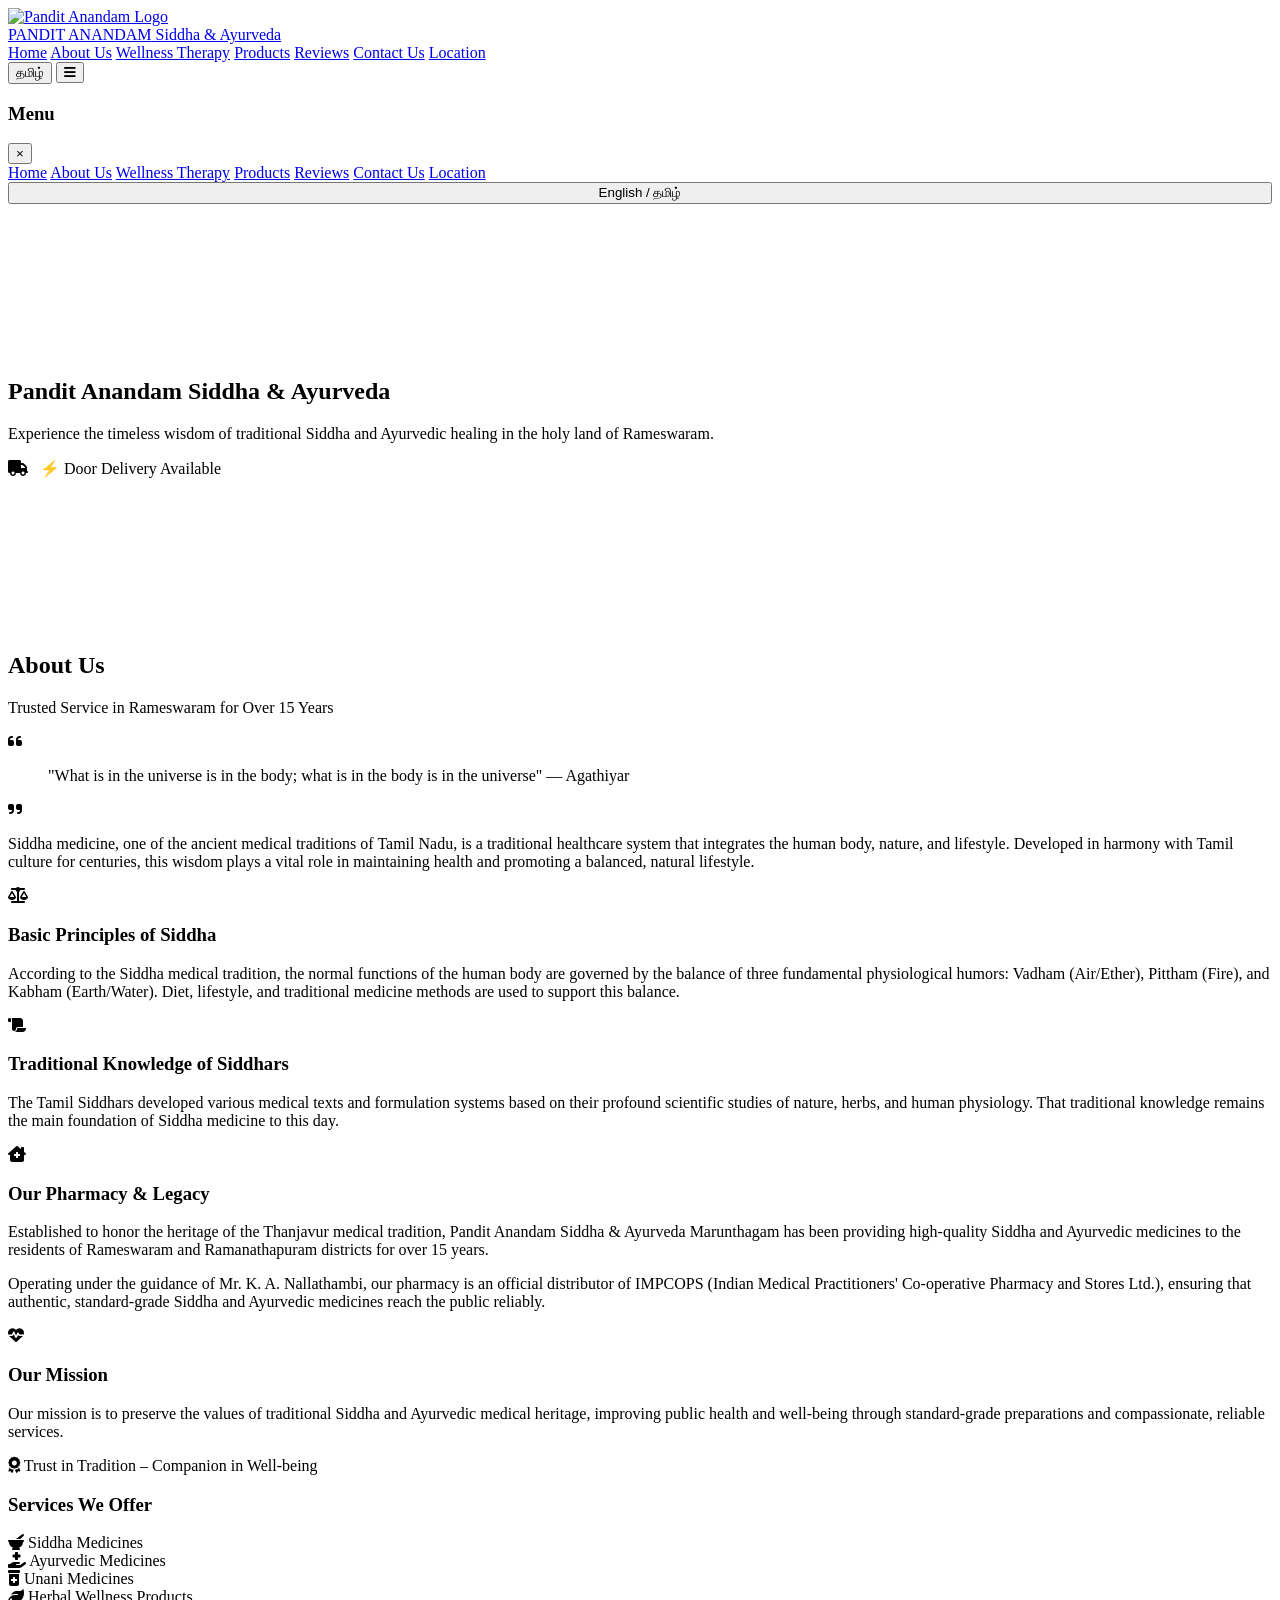
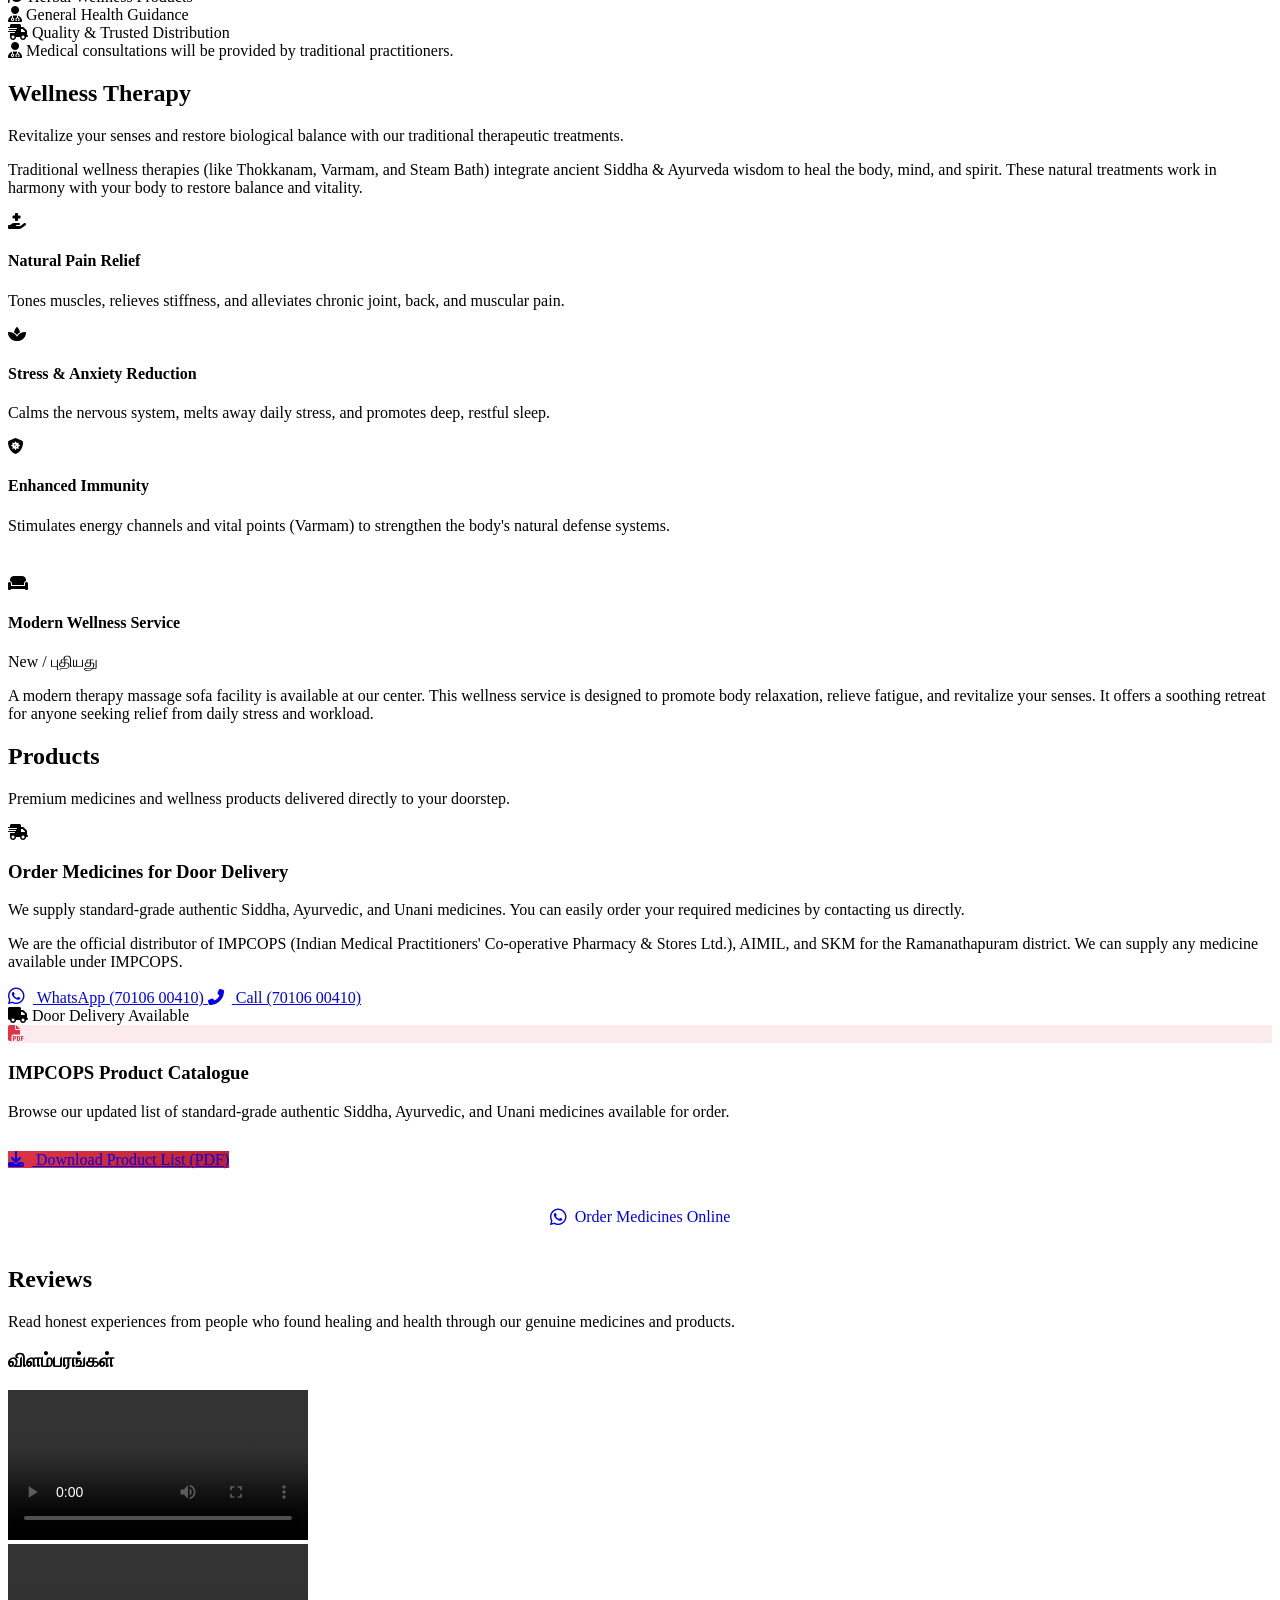
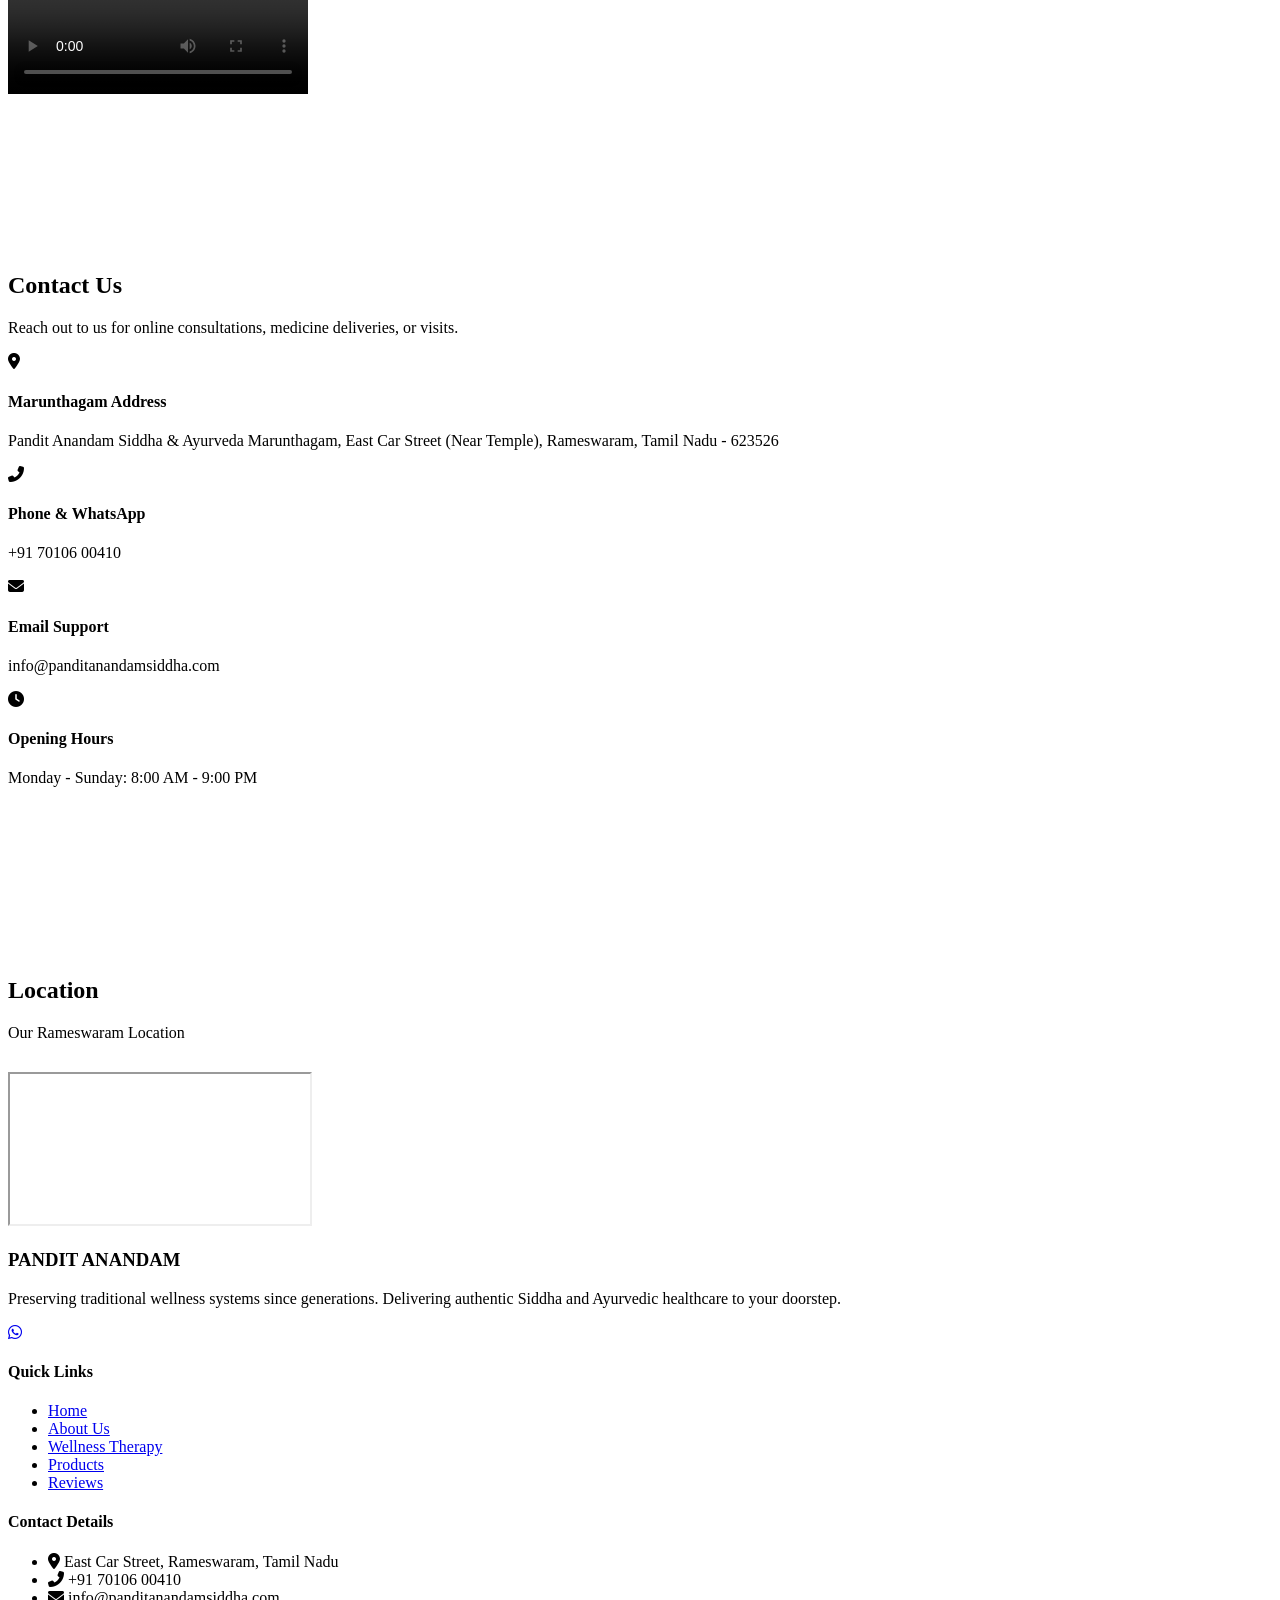
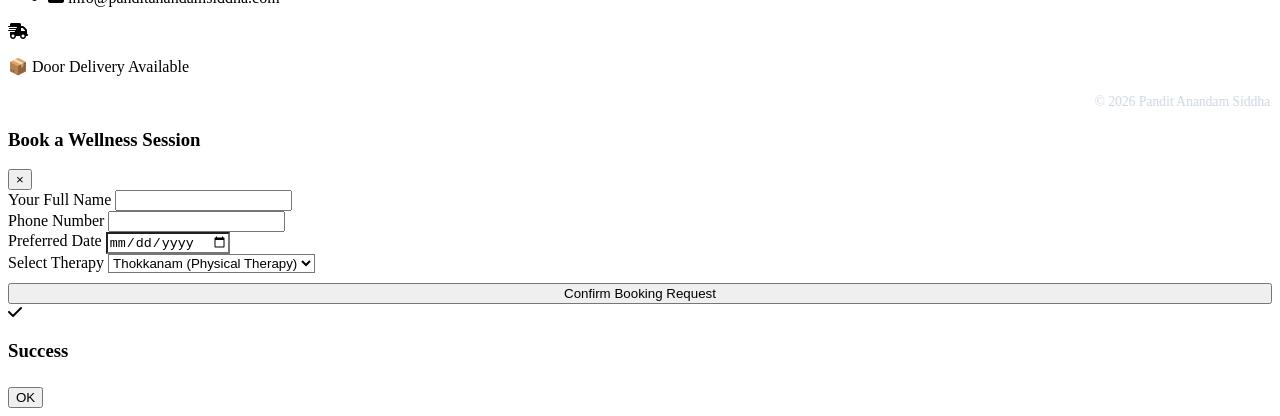
==== commit 2414d7e7: "Add files via upload" ====
--- a/index.html
+++ b/index.html
@@ -292,46 +292,15 @@
                             </a>
                         </div>
 
-                        <!-- Dropdown Product Search Selector -->
-                        <div class="product-selector-container" style="margin: 0 auto 25px auto; text-align: left; max-width: 380px; width: 100%;">
-                            <label for="product-search" style="font-weight: 700; color: var(--color-primary-dark); font-size: 0.92rem; display: block; margin-bottom: 8px;" data-i18n="catalog_select_label">Select a Product to Order:</label>
-                            
-                            <div style="position: relative; width: 100%;">
-                                <input type="text" id="product-search" class="form-control" placeholder="Type to search products..." style="background-color: var(--color-bg-cream); border-radius: 10px; padding: 12px 75px 12px 18px; border: 1.5px solid var(--color-border); font-size: 0.95rem; width: 100%; box-sizing: border-box;" data-i18n-placeholder="catalog_select_placeholder" autocomplete="off">
-                                
-                                <!-- Input Action Controls (Inside Input Box) -->
-                                <div class="product-search-controls" style="position: absolute; right: 10px; top: 50%; transform: translateY(-50%); display: flex; align-items: center; gap: 4px; z-index: 5;">
-                                    <button type="button" id="clear-product-btn" aria-label="Clear search" style="display: none; background: none; border: none; padding: 4px; cursor: pointer; color: #dc3545; font-size: 0.95rem; align-items: center; justify-content: center; width: 24px; height: 24px;">
-                                        <i class="fas fa-times"></i>
-                                    </button>
-                                    <button type="button" id="add-product-btn" aria-label="Add product" style="display: none; background: none; border: none; padding: 4px; cursor: pointer; color: var(--color-primary); font-size: 0.95rem; align-items: center; justify-content: center; width: 24px; height: 24px;">
-                                        <i class="fas fa-plus"></i>
-                                    </button>
-                                    <button type="button" id="product-dropdown-toggle" aria-label="Toggle products dropdown" style="background: none; border: none; padding: 4px; cursor: pointer; color: var(--color-text-muted); font-size: 0.9rem; display: flex; align-items: center; justify-content: center; width: 24px; height: 24px; transition: transform var(--transition-fast);">
-                                        <i class="fas fa-chevron-down"></i>
-                                    </button>
-                                </div>
-                                
-                                <div id="custom-dropdown-results" class="custom-dropdown-results" style="display: none; position: absolute; top: 100%; left: 0; width: 100%; max-height: 250px; overflow-y: auto; background-color: var(--color-bg-white); border: 1.5px solid var(--color-border); border-radius: 10px; box-shadow: var(--shadow-md); z-index: 100; margin-top: 5px; box-sizing: border-box;"></div>
-                            </div>
-
-                            <!-- Selected Products List -->
-                            <div id="selected-products-list" style="margin-top: 15px; display: flex; flex-direction: column; gap: 8px; max-height: 200px; overflow-y: auto;">
-                                <!-- Tags will be added here -->
-                            </div>
-
-                            <div style="margin-top: 15px;">
-                                <a id="whatsapp-order-selected" href="https://wa.me/917010600410" target="_blank" rel="noopener noreferrer" class="btn btn-primary w-full" style="width: 100%; display: none; background: linear-gradient(135deg, #2d6a4f, #40916c); border: none; justify-content: center; align-items: center; gap: 8px; text-decoration: none; box-sizing: border-box; text-align: center; font-size: 0.95rem; border-radius: 50px; padding: 12px 20px;">
-                                    <i class="fab fa-whatsapp" style="font-size: 1.15rem;"></i>
-                                    <span id="whatsapp-order-btn-text" data-i18n="catalog_order_btn">Order Selected via WhatsApp</span>
-                                </a>
-                            </div>
-                        </div>
-
-                        <div class="order-promise" style="border-color: rgba(220, 53, 69, 0.2); background-color: #fdf2f2; color: #dc3545;">
-                            <i class="fas fa-info-circle" style="color: #dc3545;"></i>
-                            <span data-i18n="catalog_meta">Format: PDF | Official IMPCOPS Catalogue</span>
-                        </div>
+                        <!-- Button link to product.html order page -->
+                        <div style="margin: 25px auto 25px auto; max-width: 380px; width: 100%;">
+                            <a href="product.html" class="btn btn-primary w-full" style="width: 100%; display: flex; text-decoration: none; justify-content: center; align-items: center; gap: 8px; box-sizing: border-box; text-align: center; font-size: 1rem; border-radius: 50px; padding: 14px 28px; background: linear-gradient(135deg, var(--color-primary-light), var(--color-primary)); border: none; box-shadow: var(--shadow-md);">
+                                <i class="fab fa-whatsapp" style="font-size: 1.2rem;"></i>
+                                <span data-i18n="order_online_btn">Order Medicines Online</span>
+                            </a>
+                        </div>
+
+
                     </div>
                 </div>
             </div>
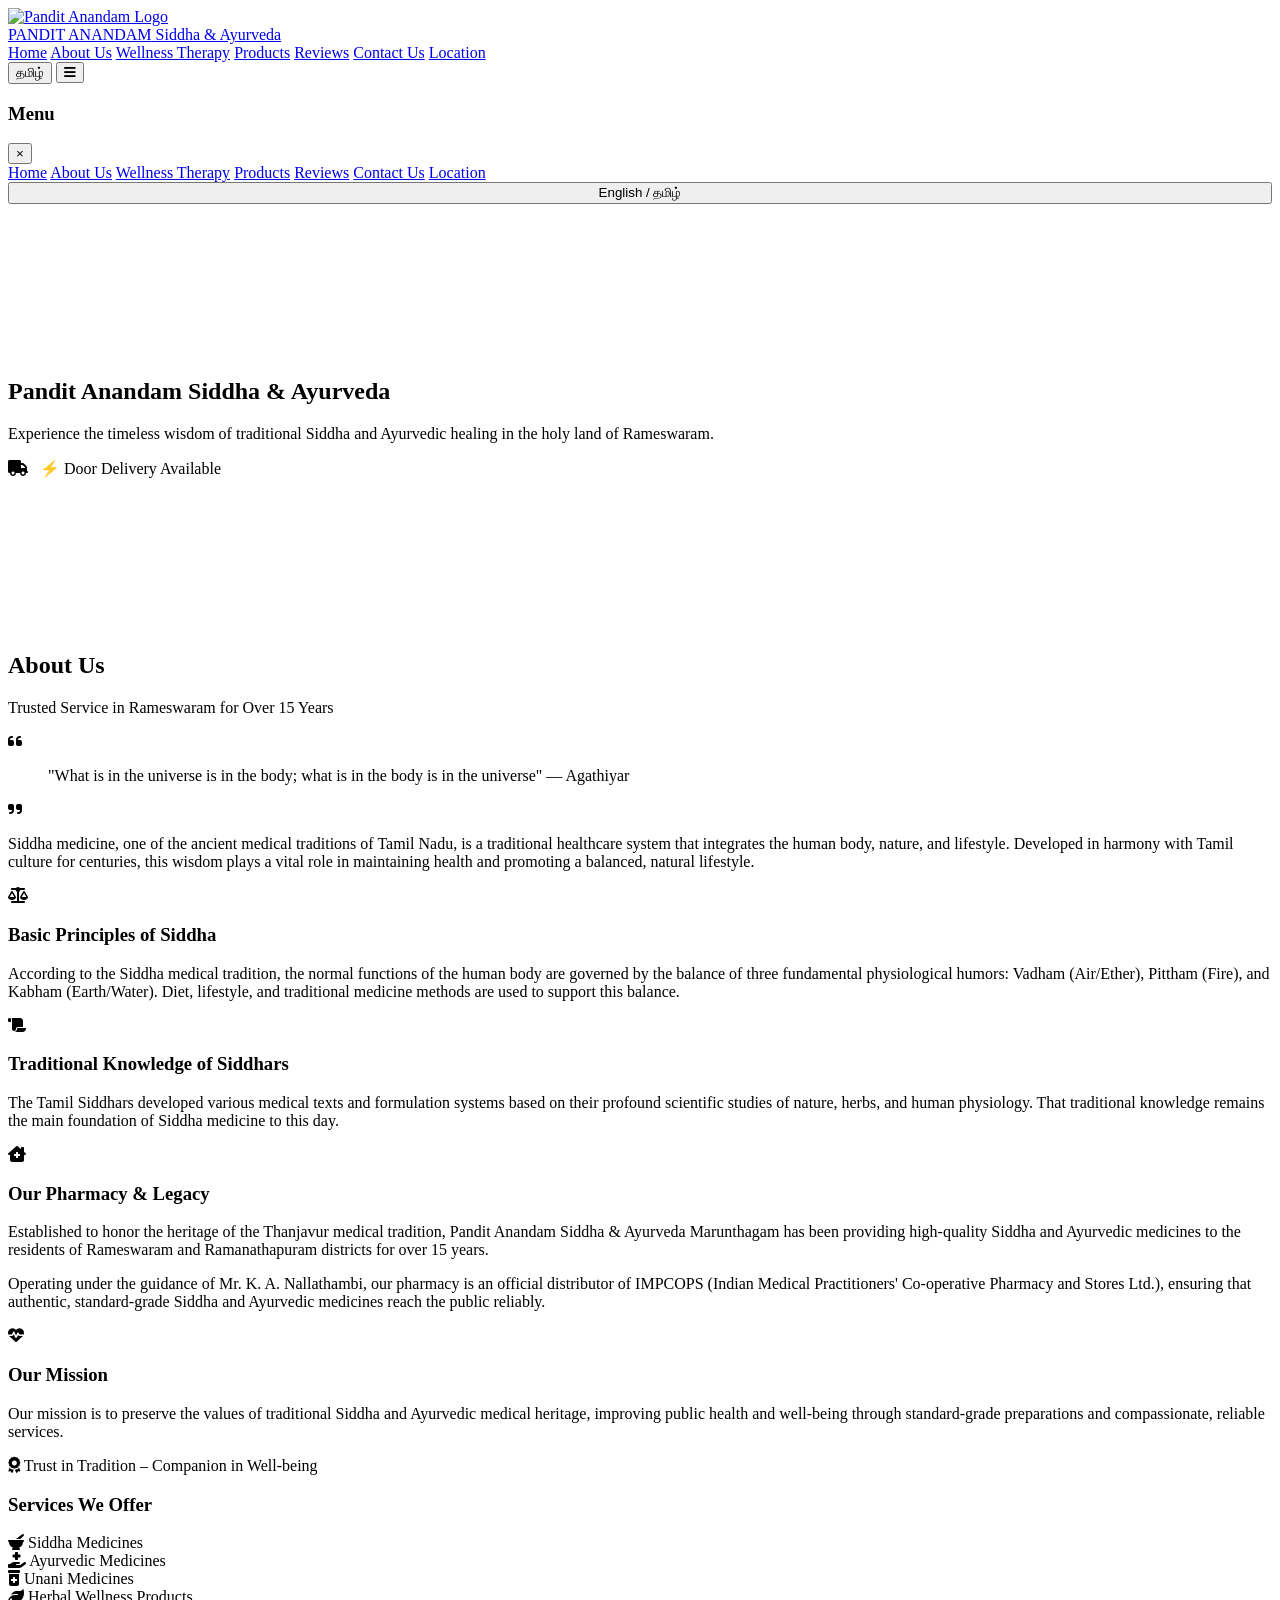
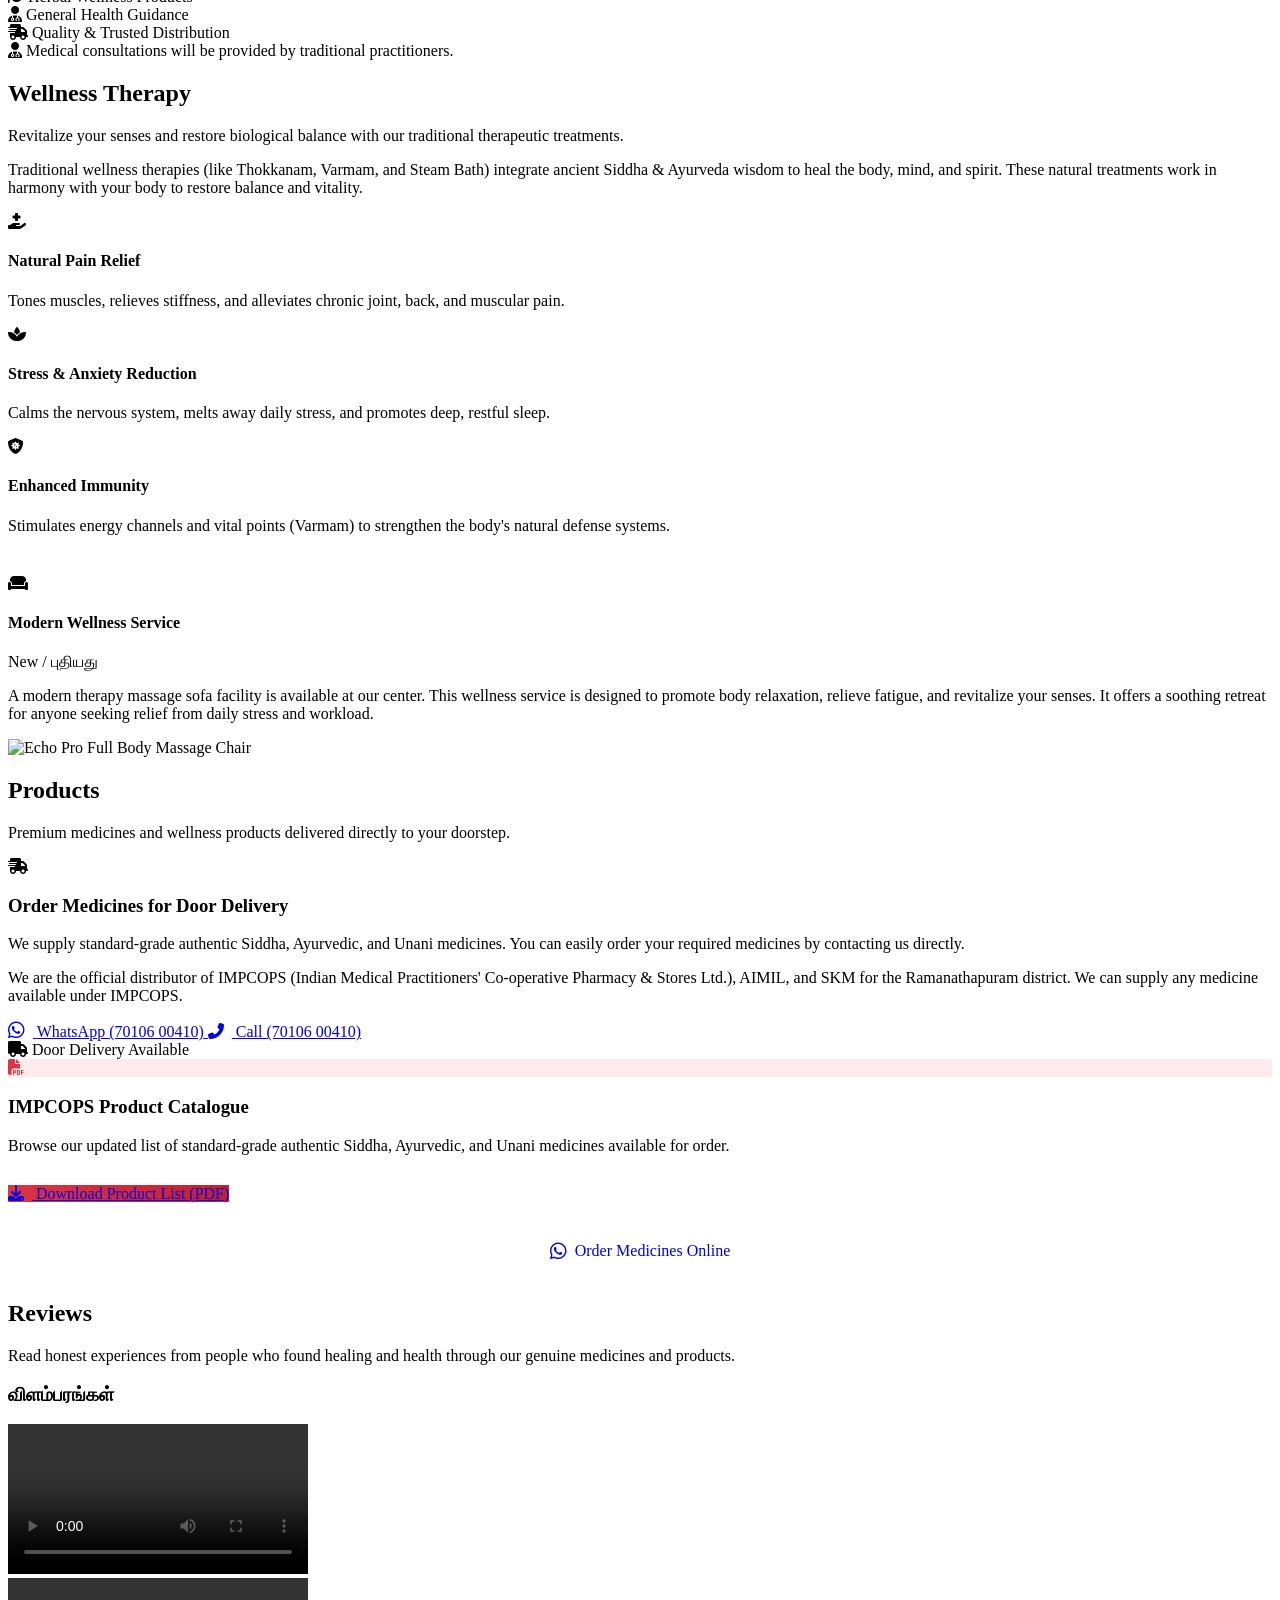
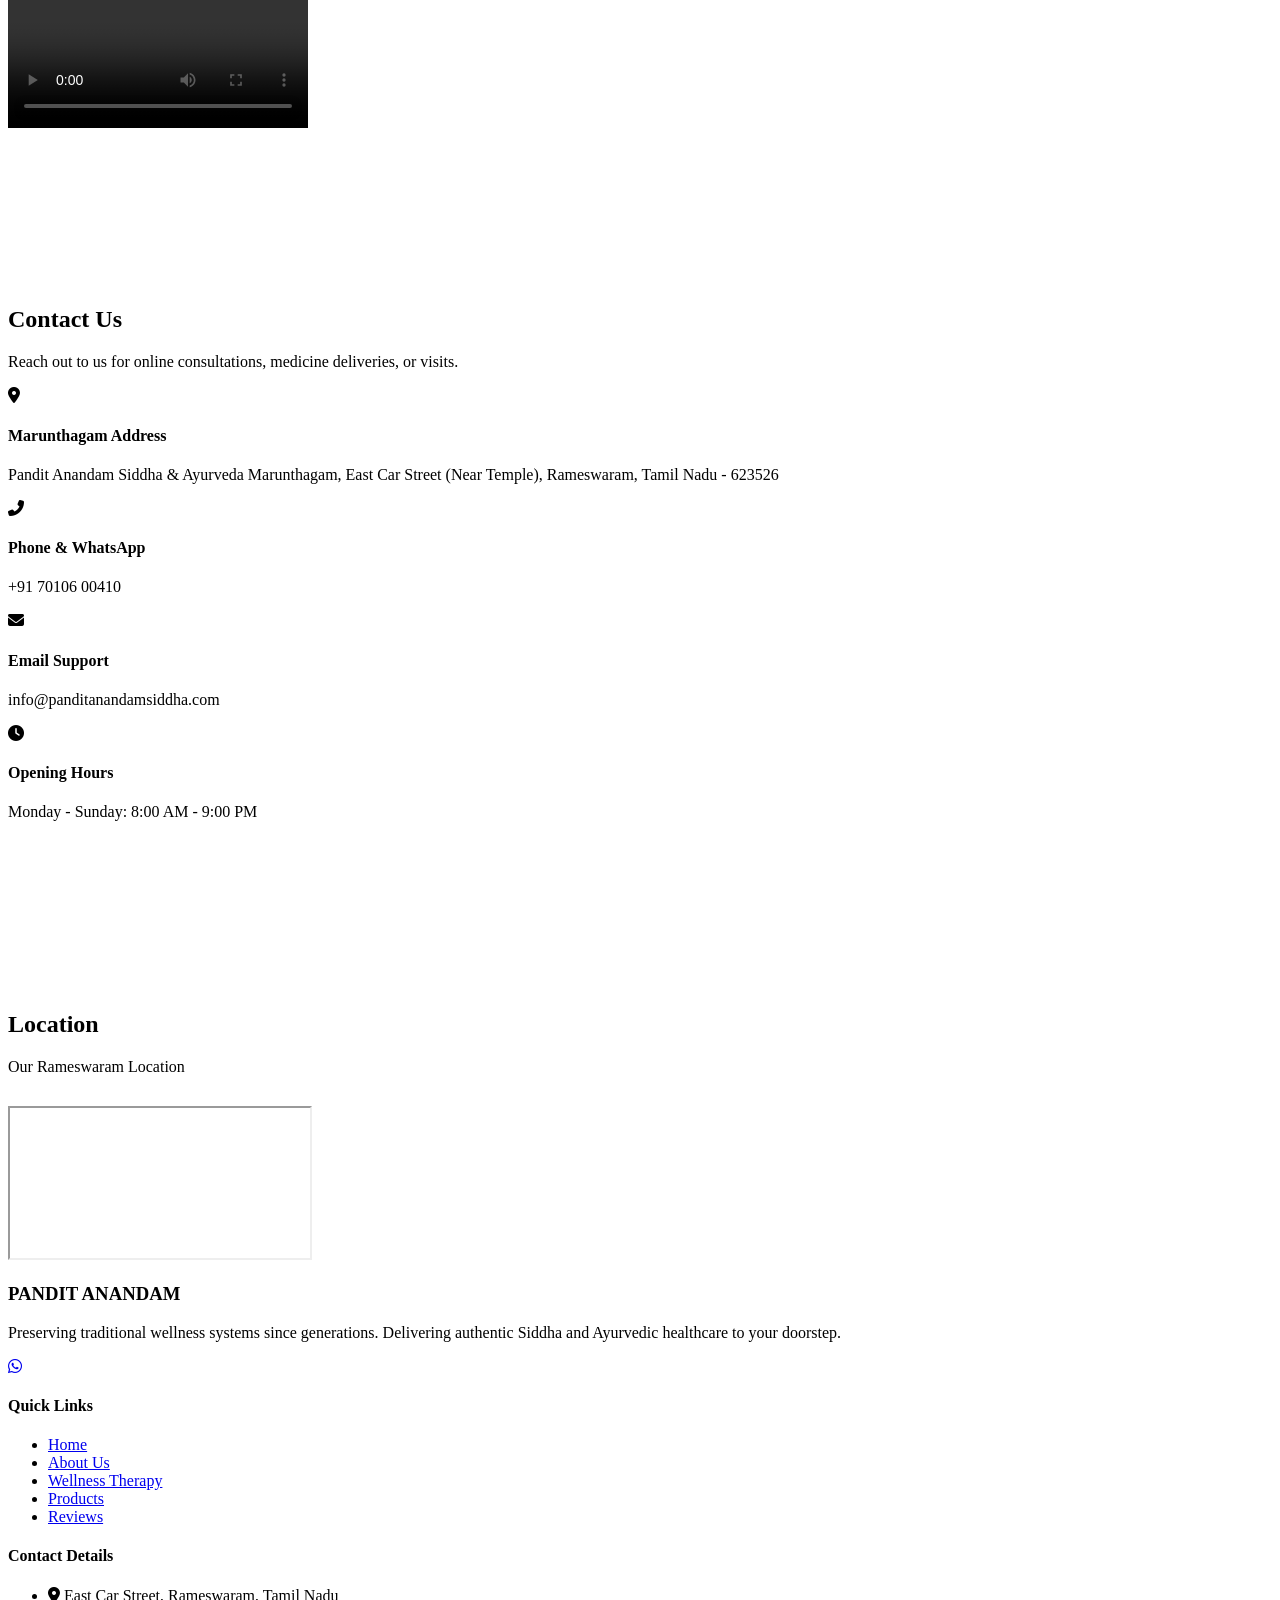
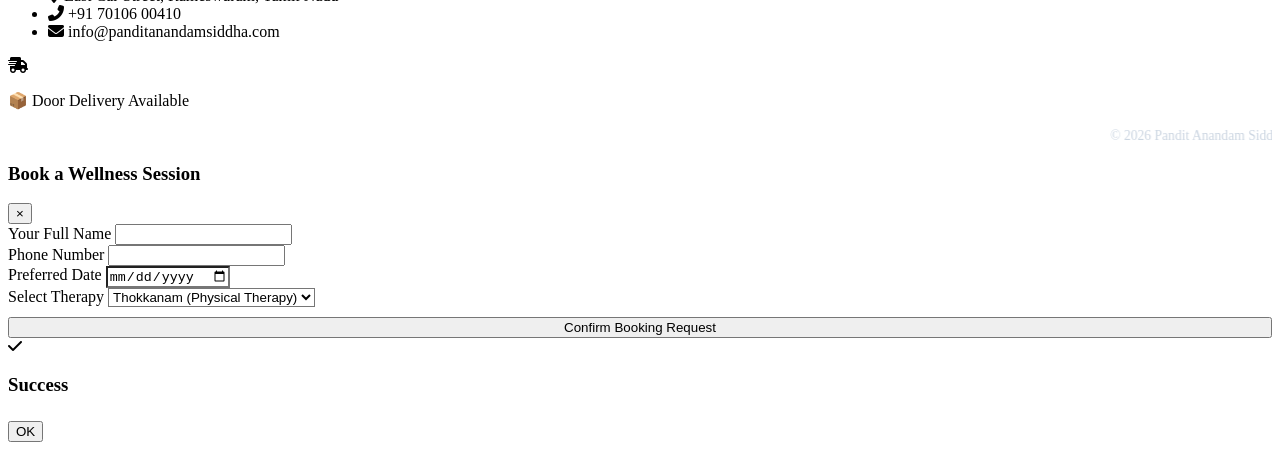
==== commit d481164b: "Add files via upload" ====
--- a/index.html
+++ b/index.html
@@ -235,14 +235,21 @@
                     
                     <!-- Modern Wellness Massage Sofa Feature -->
                     <div class="modern-wellness-box animated fadeInUp" style="margin-top: 40px; margin-bottom: 0;">
-                        <div class="wellness-box-header">
-                            <div class="wellness-icon"><i class="fas fa-couch"></i></div>
-                            <div class="wellness-title-info">
-                                <h4 data-i18n="therapy_service_title">Modern Wellness Service</h4>
-                                <span class="badge-new">New / புதியது</span>
+                        <div class="modern-wellness-content">
+                            <div class="wellness-text-section">
+                                <div class="wellness-box-header">
+                                    <div class="wellness-icon"><i class="fas fa-couch"></i></div>
+                                    <div class="wellness-title-info">
+                                        <h4 data-i18n="therapy_service_title">Modern Wellness Service</h4>
+                                        <span class="badge-new">New / புதியது</span>
+                                    </div>
+                                </div>
+                                <p data-i18n="therapy_service_desc">A modern therapy massage sofa facility is available at our center. This wellness service is designed to promote body relaxation, relieve fatigue, and revitalize your senses. It offers a soothing retreat for anyone seeking relief from daily stress and workload.</p>
                             </div>
-                        </div>
-                        <p data-i18n="therapy_service_desc">A modern therapy massage sofa facility is available at our center. This wellness service is designed to promote body relaxation, relieve fatigue, and revitalize your senses. It offers a soothing retreat for anyone seeking relief from daily stress and workload.</p>
+                            <div class="wellness-image-section">
+                                <img src="assets/massage_chair.png" alt="Echo Pro Full Body Massage Chair" class="massage-chair-img">
+                            </div>
+                        </div>
                     </div>
 
                 </div>
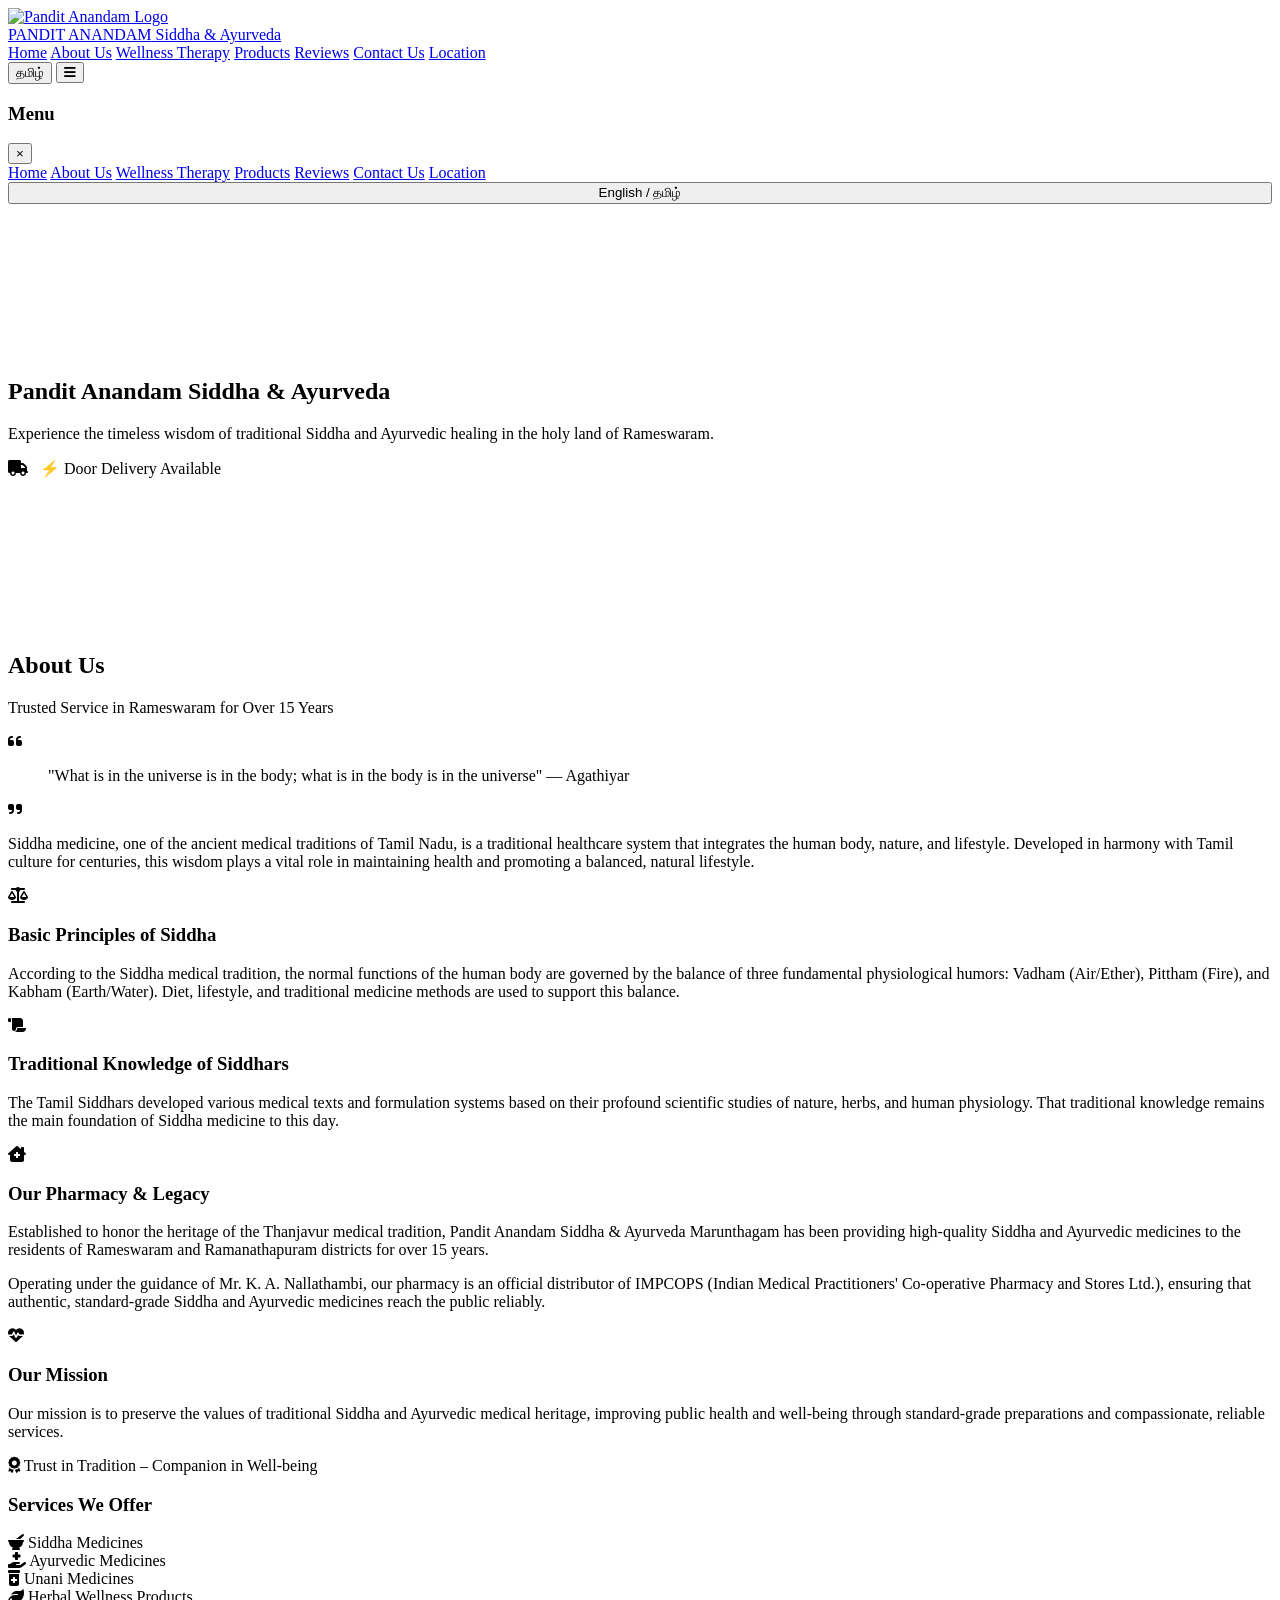
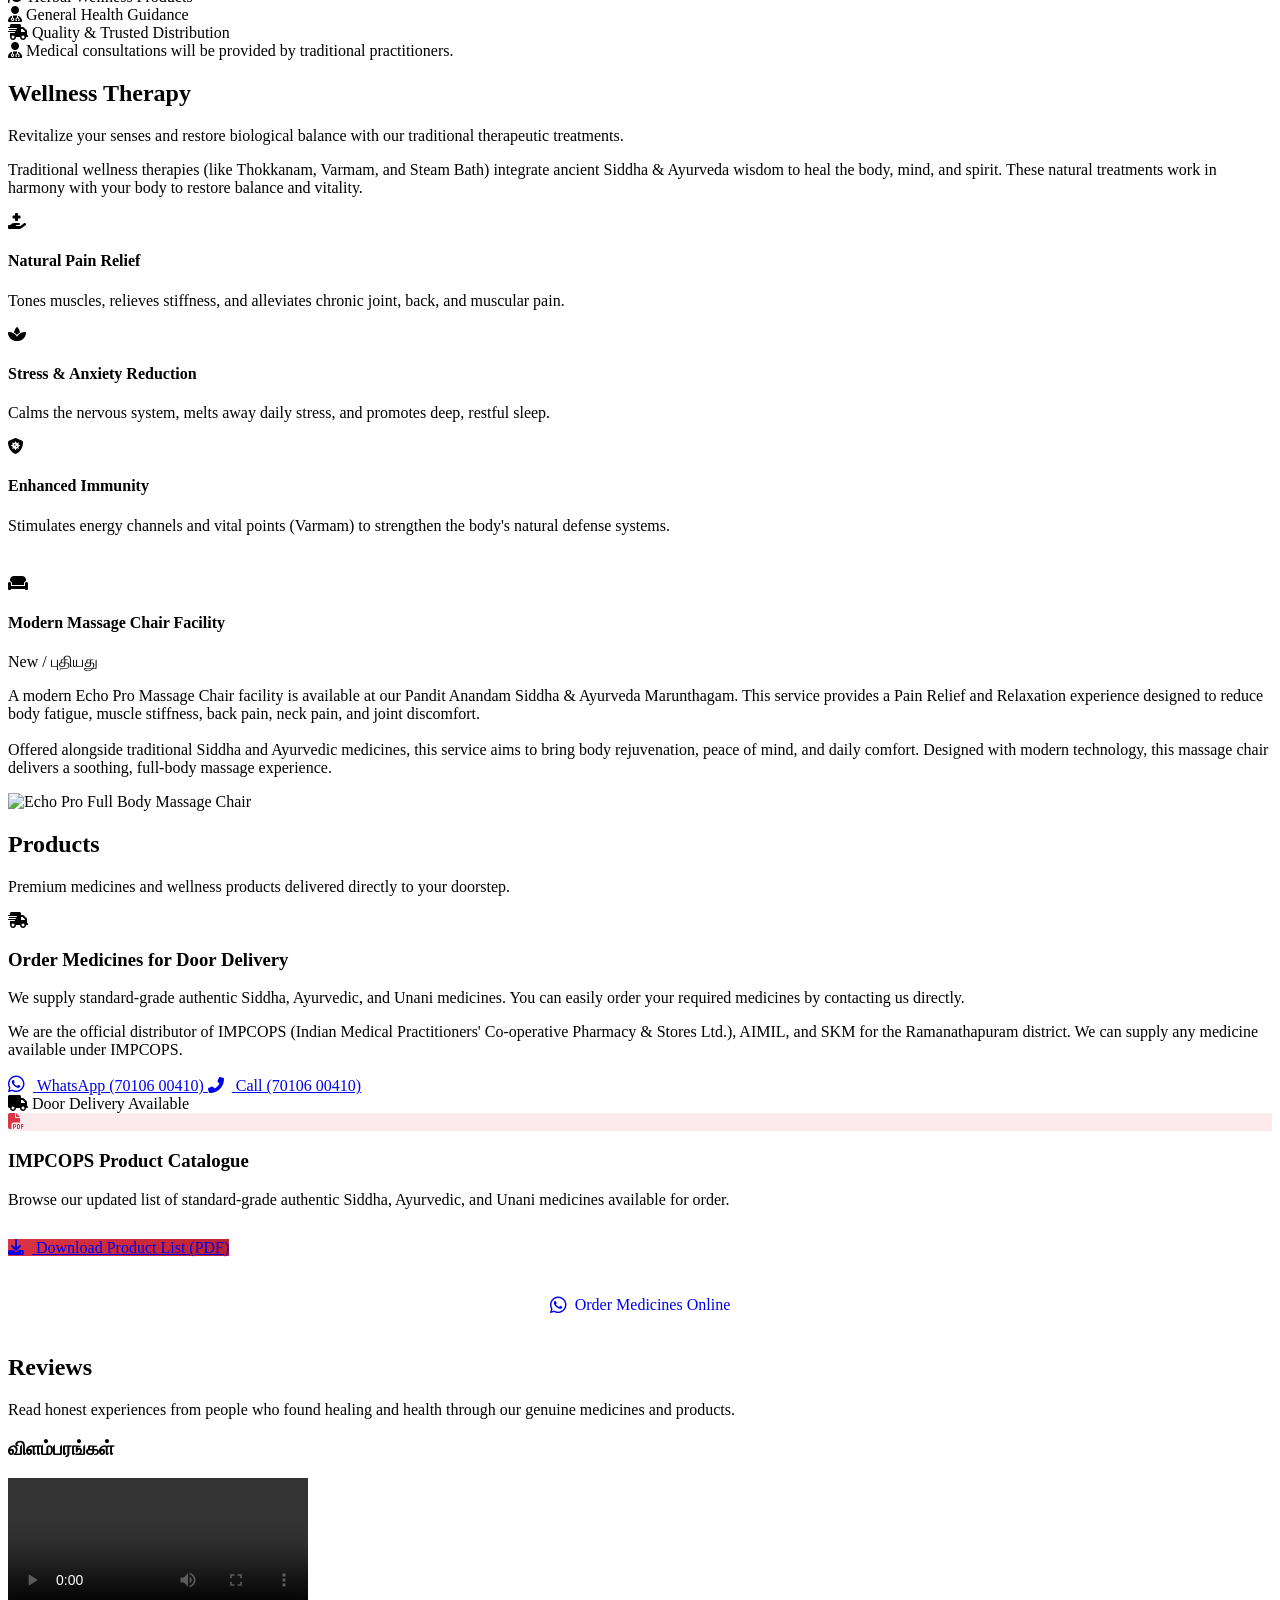
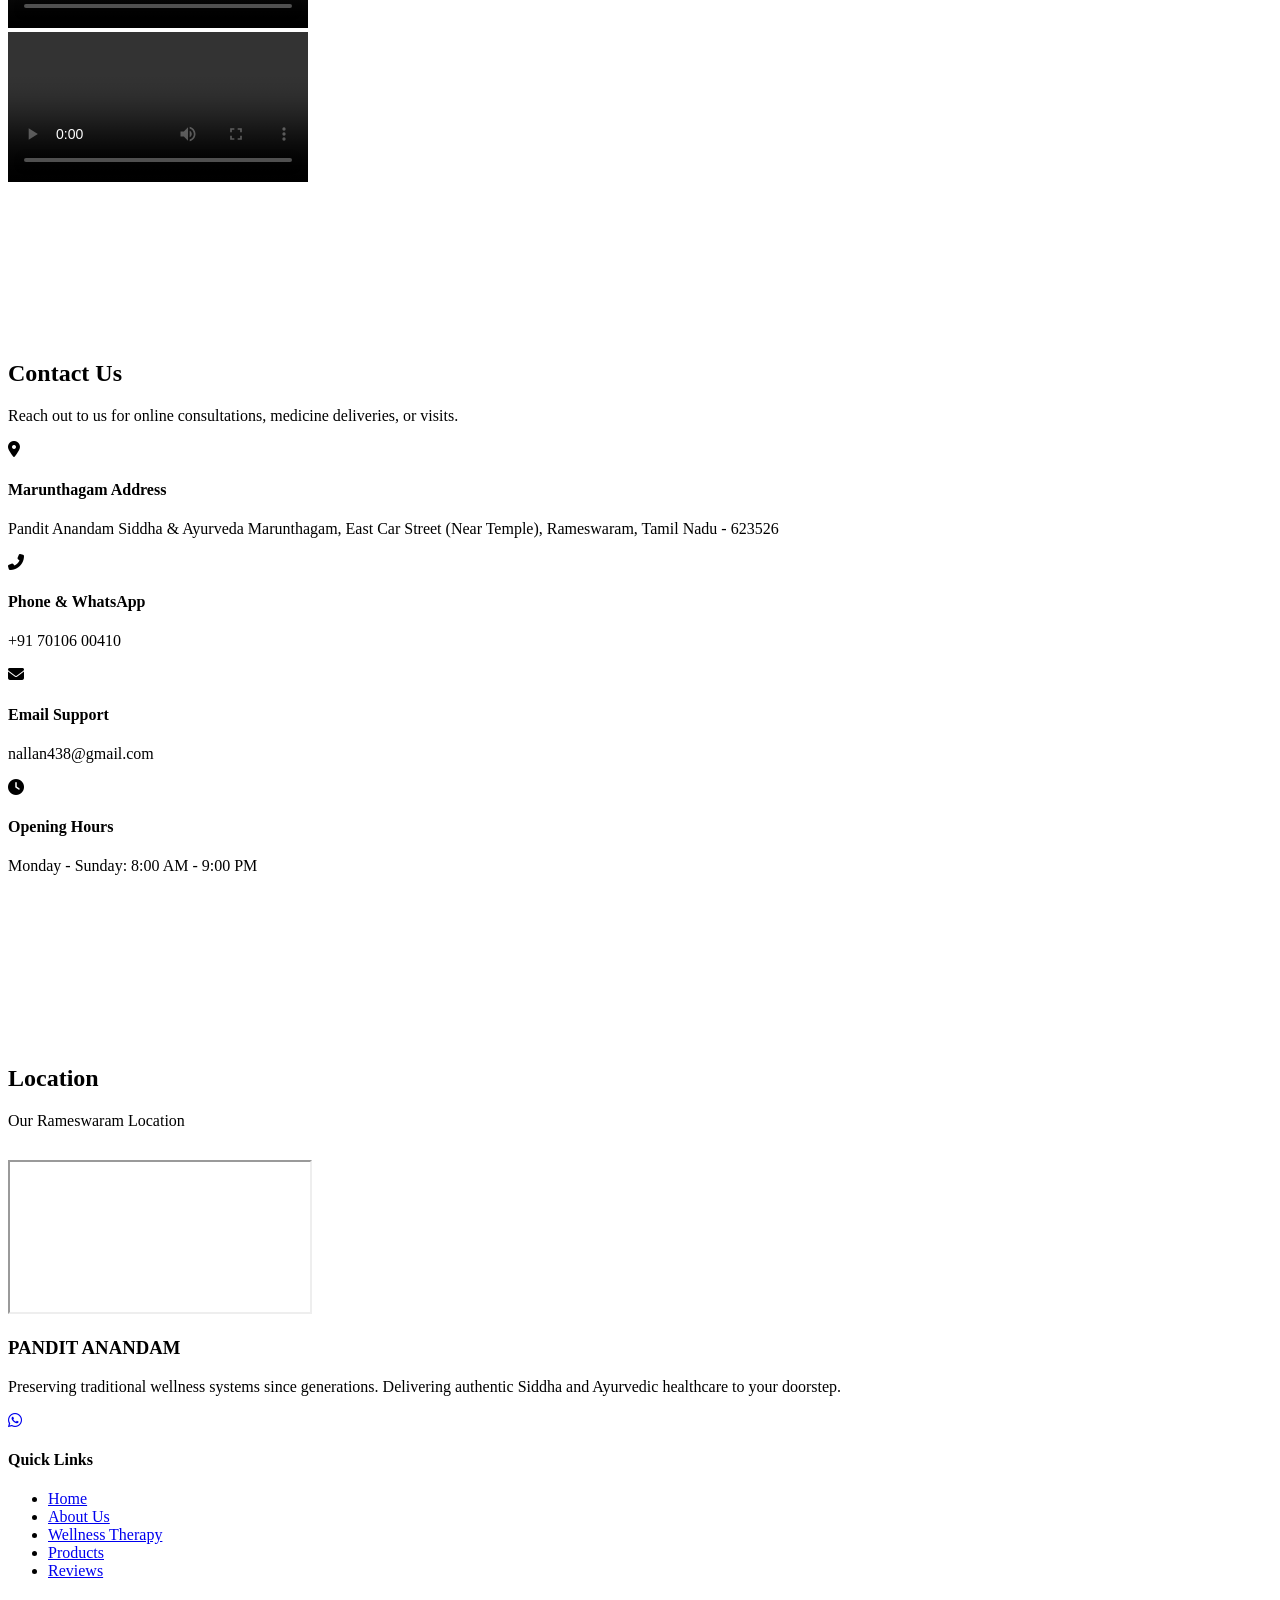
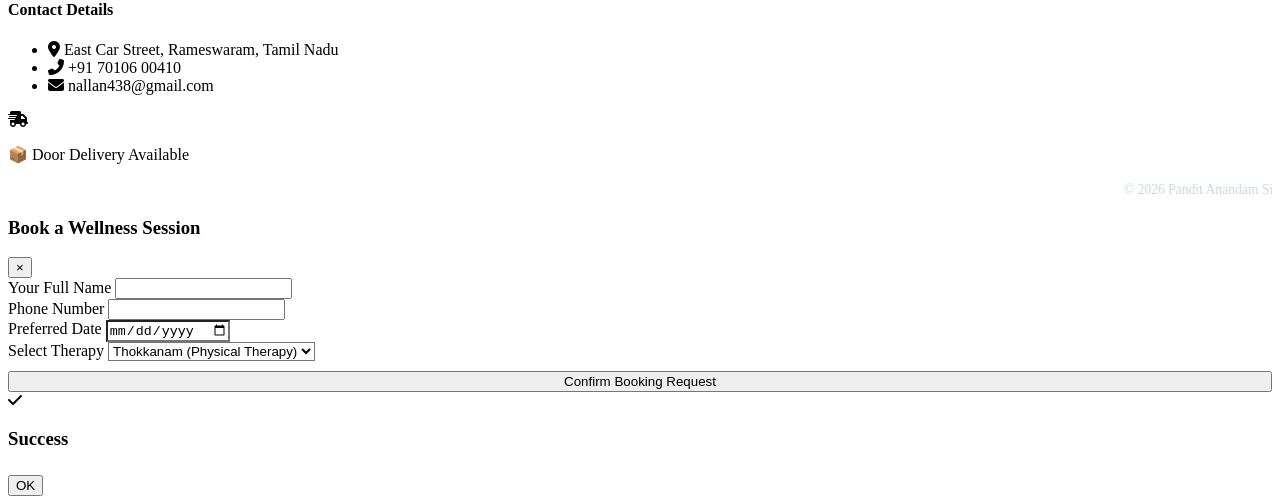
==== commit 1db832c7: "Add files via upload" ====
--- a/index.html
+++ b/index.html
@@ -240,14 +240,14 @@
                                 <div class="wellness-box-header">
                                     <div class="wellness-icon"><i class="fas fa-couch"></i></div>
                                     <div class="wellness-title-info">
-                                        <h4 data-i18n="therapy_service_title">Modern Wellness Service</h4>
+                                        <h4 data-i18n="therapy_service_title">Modern Massage Chair Facility</h4>
                                         <span class="badge-new">New / புதியது</span>
                                     </div>
                                 </div>
-                                <p data-i18n="therapy_service_desc">A modern therapy massage sofa facility is available at our center. This wellness service is designed to promote body relaxation, relieve fatigue, and revitalize your senses. It offers a soothing retreat for anyone seeking relief from daily stress and workload.</p>
+                                <p data-i18n="therapy_service_desc">A modern Echo Pro Massage Chair facility is available at our Pandit Anandam Siddha & Ayurveda Marunthagam. This service provides a Pain Relief and Relaxation experience designed to reduce body fatigue, muscle stiffness, back pain, neck pain, and joint discomfort.<br><br>Offered alongside traditional Siddha and Ayurvedic medicines, this service aims to bring body rejuvenation, peace of mind, and daily comfort. Designed with modern technology, this massage chair delivers a soothing, full-body massage experience.</p>
                             </div>
                             <div class="wellness-image-section">
-                                <img src="assets/massage_chair.png" alt="Echo Pro Full Body Massage Chair" class="massage-chair-img">
+                                <img src="assets/massage_chair.png" id="massage-chair-image" alt="Echo Pro Full Body Massage Chair" class="massage-chair-img">
                             </div>
                         </div>
                     </div>
@@ -383,7 +383,7 @@
                         <div class="contact-icon"><i class="fas fa-envelope"></i></div>
                         <div class="contact-details">
                             <h4 data-i18n="contact_email_title">Email Support</h4>
-                            <p>info@panditanandamsiddha.com</p>
+                            <p><a href="mailto:nallan438@gmail.com" style="color: inherit; text-decoration: none;">nallan438@gmail.com</a></p>
                         </div>
                     </div>
 
@@ -463,7 +463,7 @@
                         </li>
                         <li>
                             <i class="fas fa-envelope"></i>
-                            <span>info@panditanandamsiddha.com</span>
+                            <span><a href="mailto:nallan438@gmail.com" style="color: inherit; text-decoration: none;">nallan438@gmail.com</a></span>
                         </li>
                     </ul>
                     
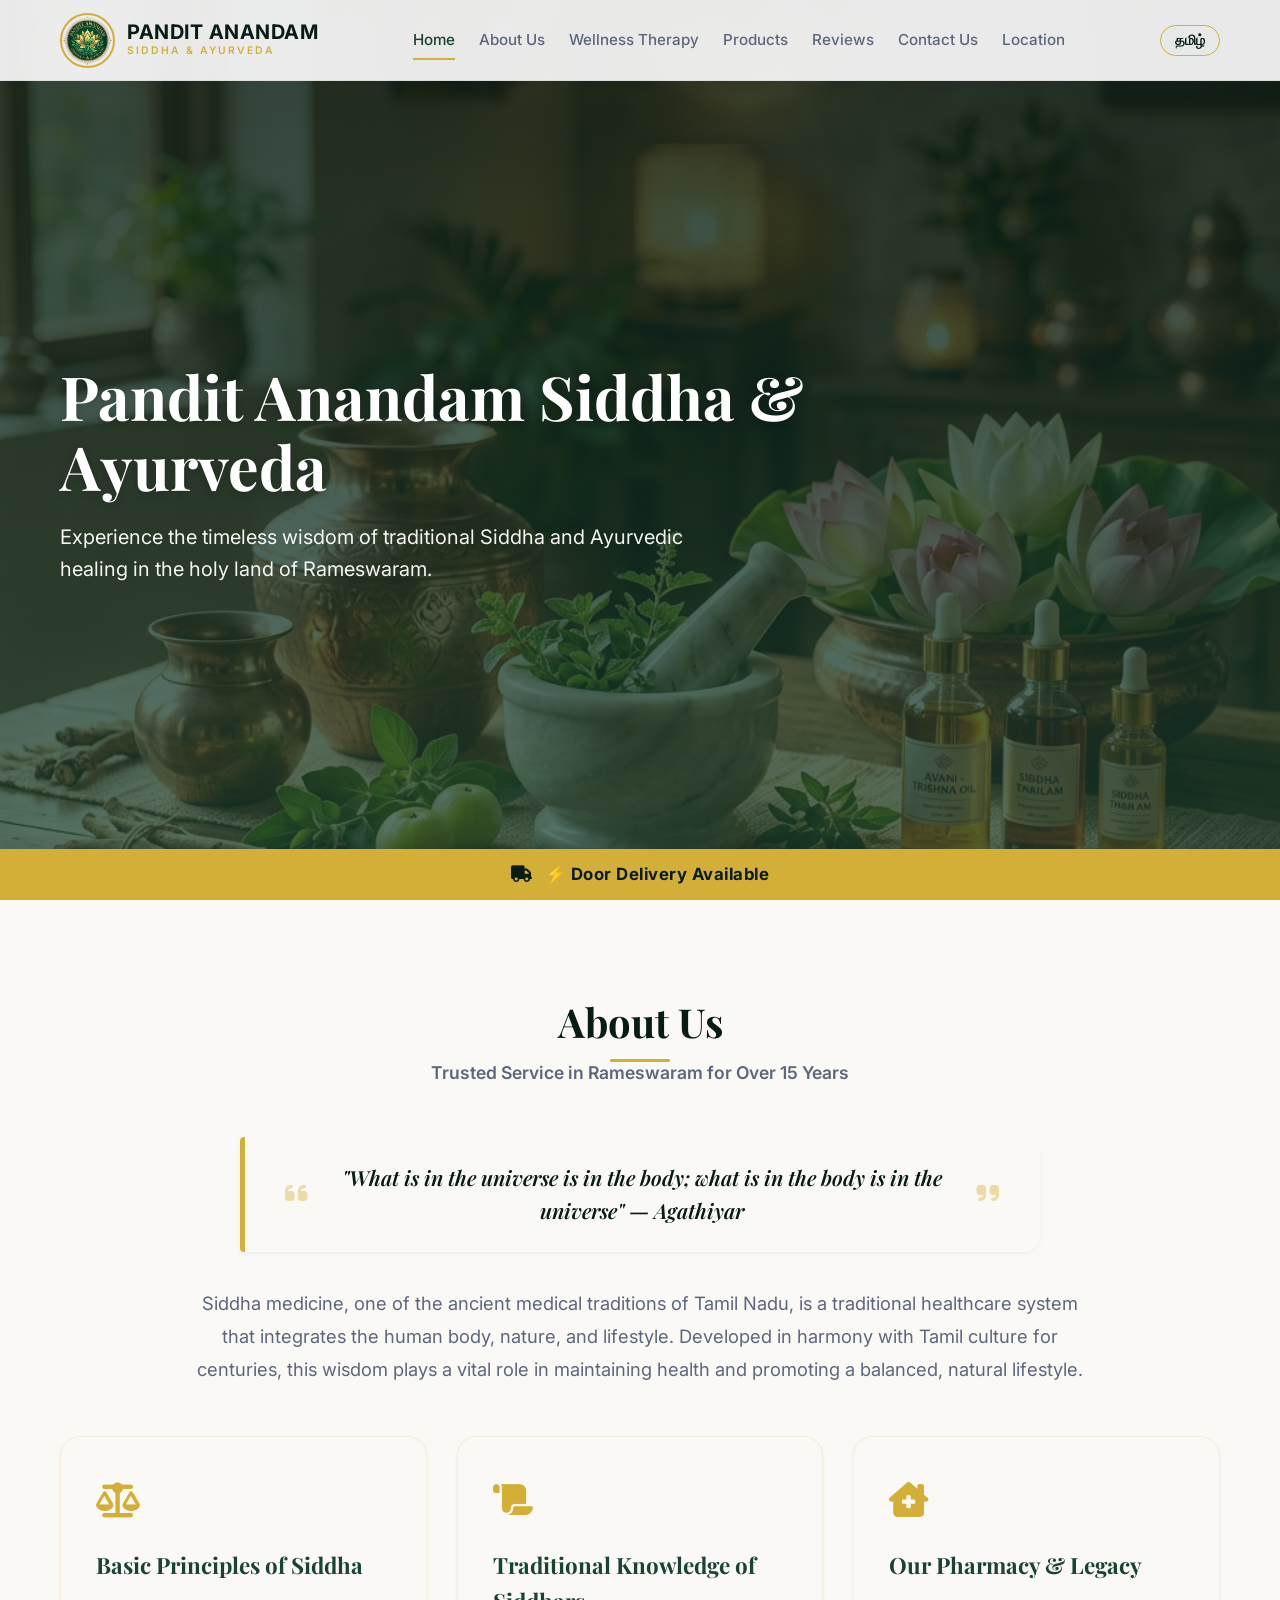
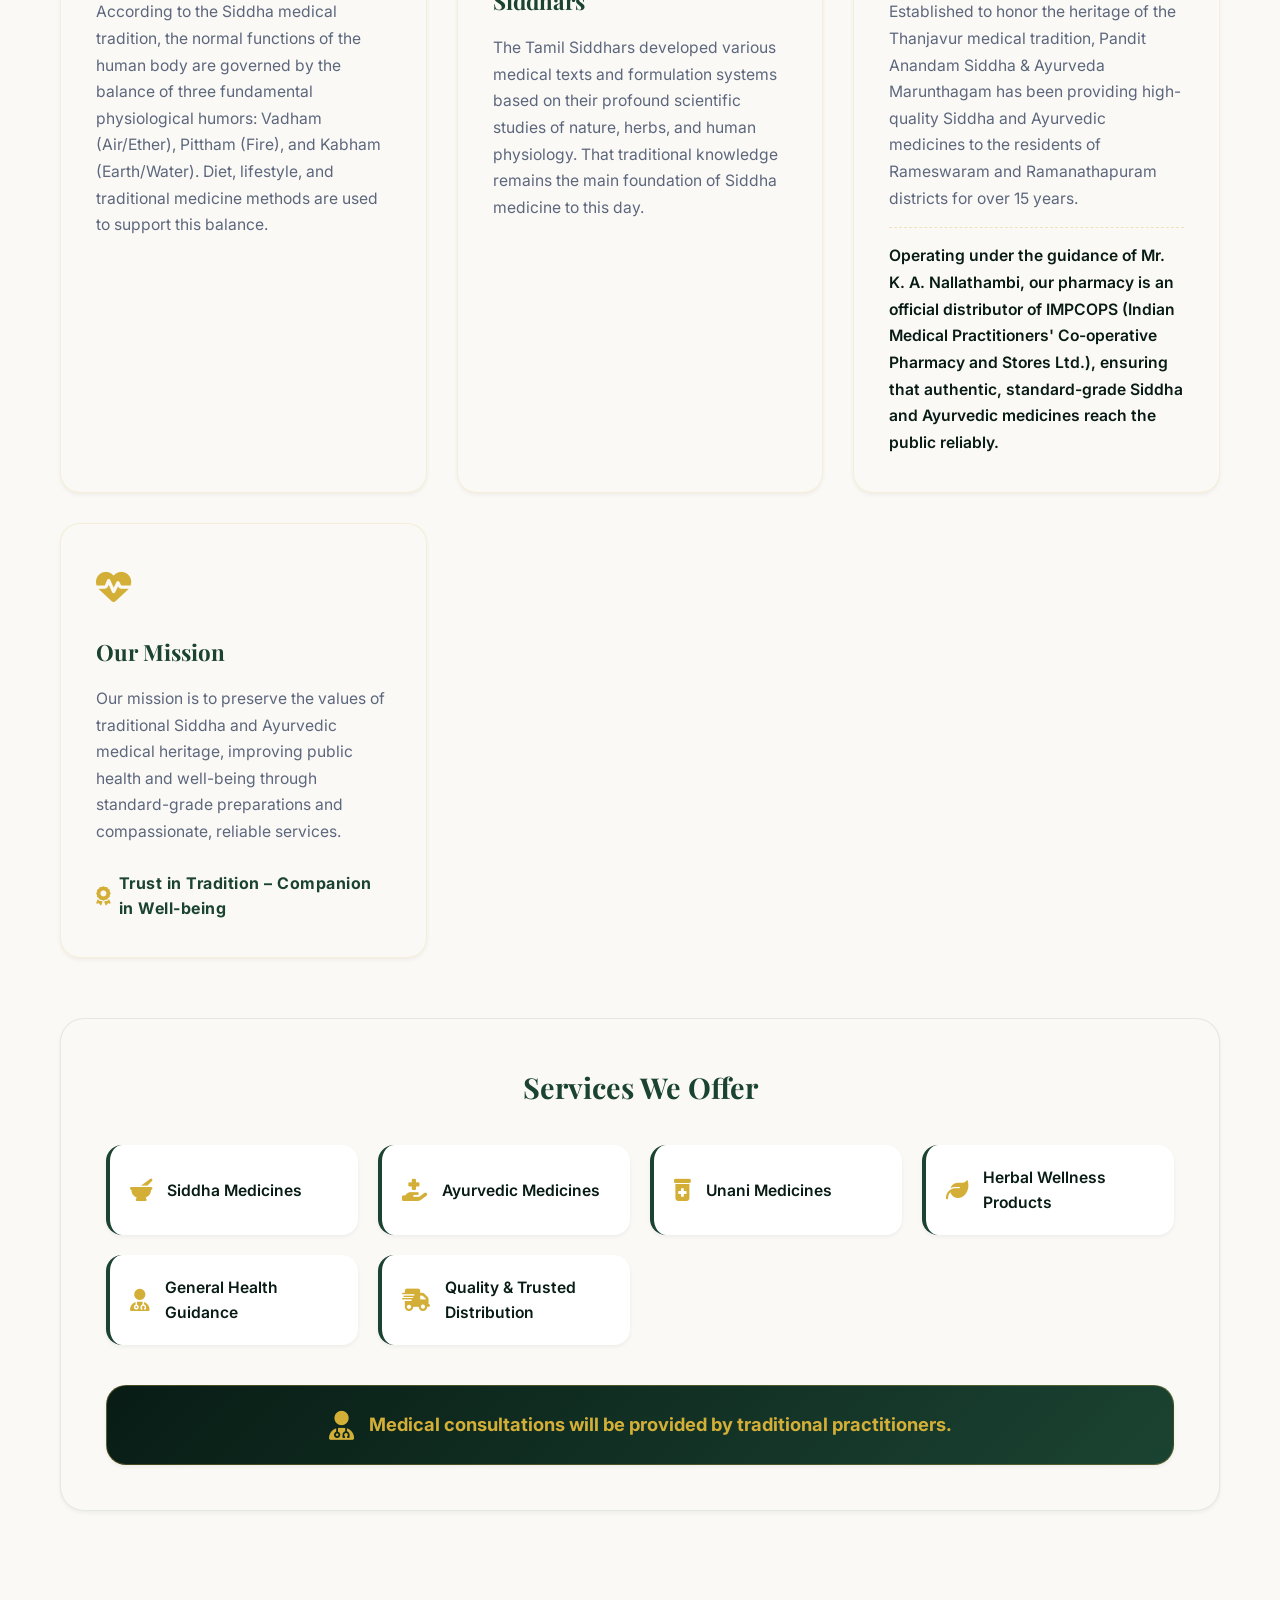
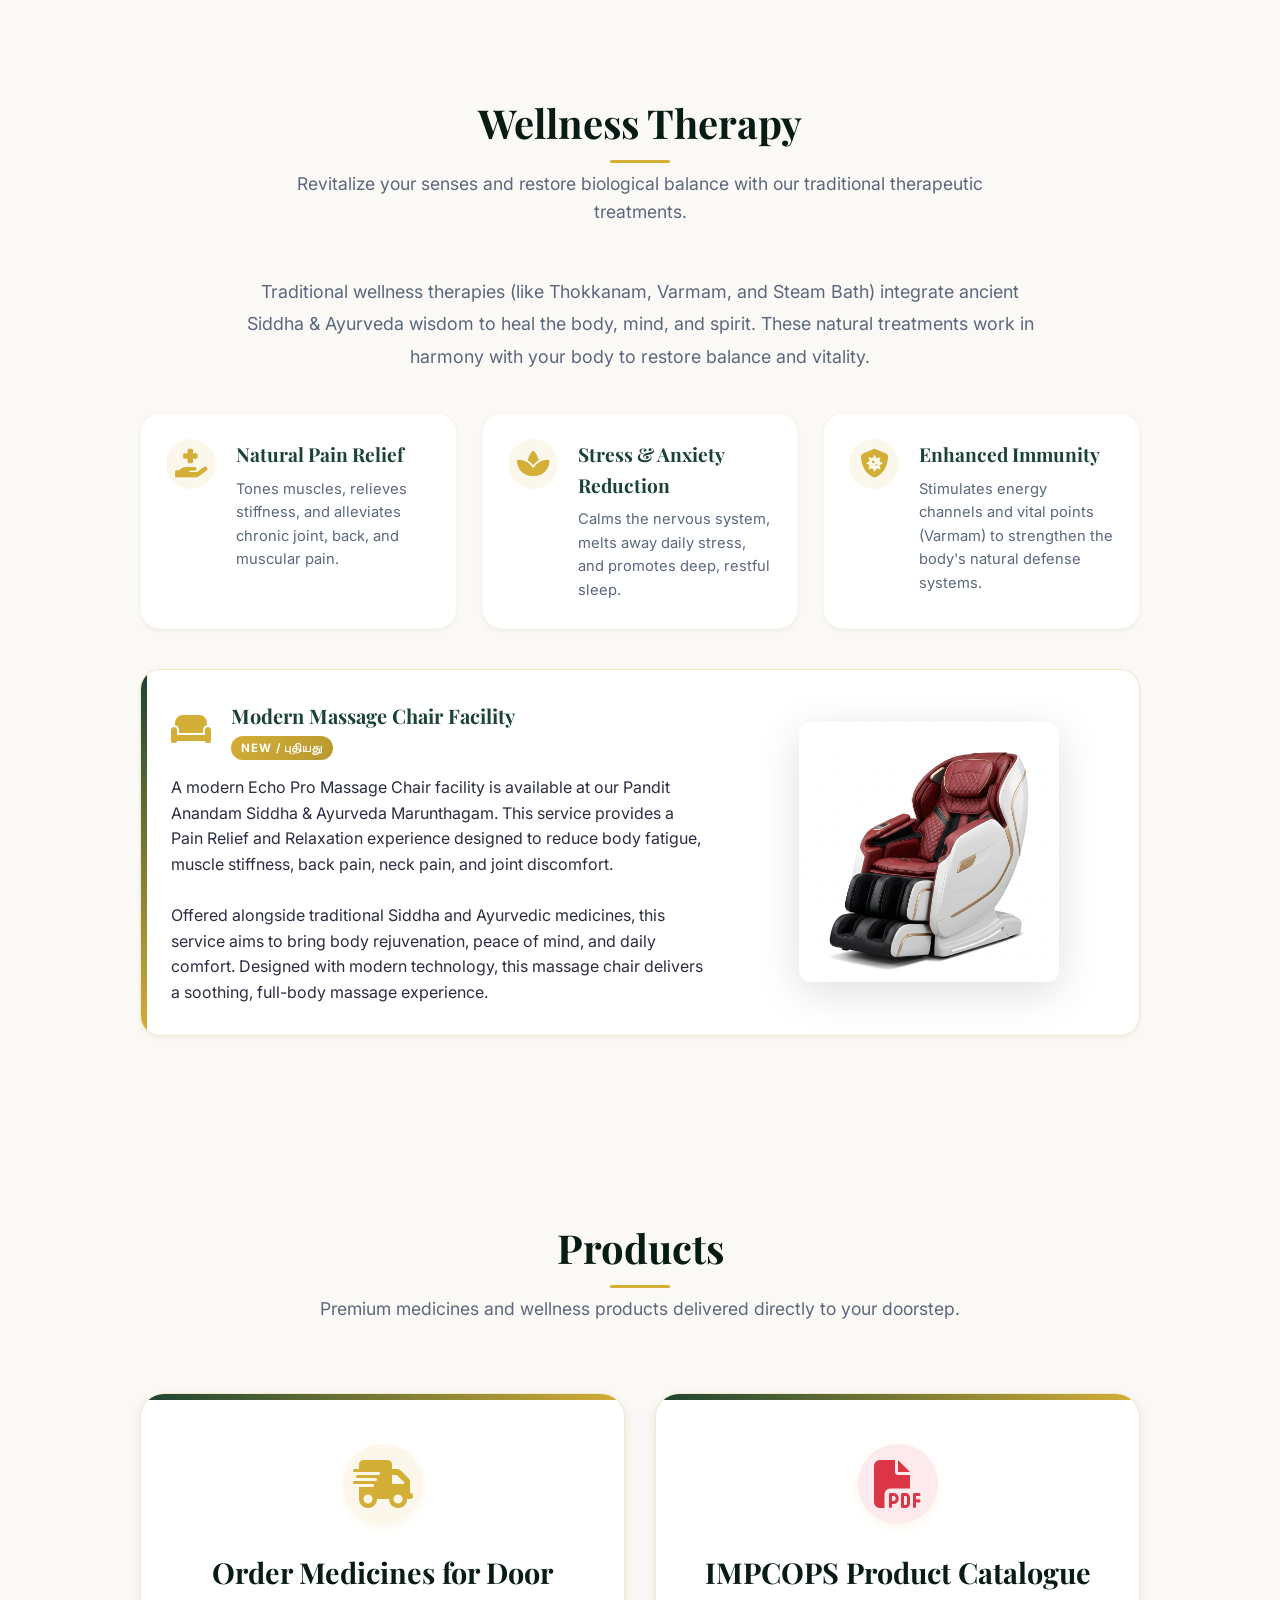
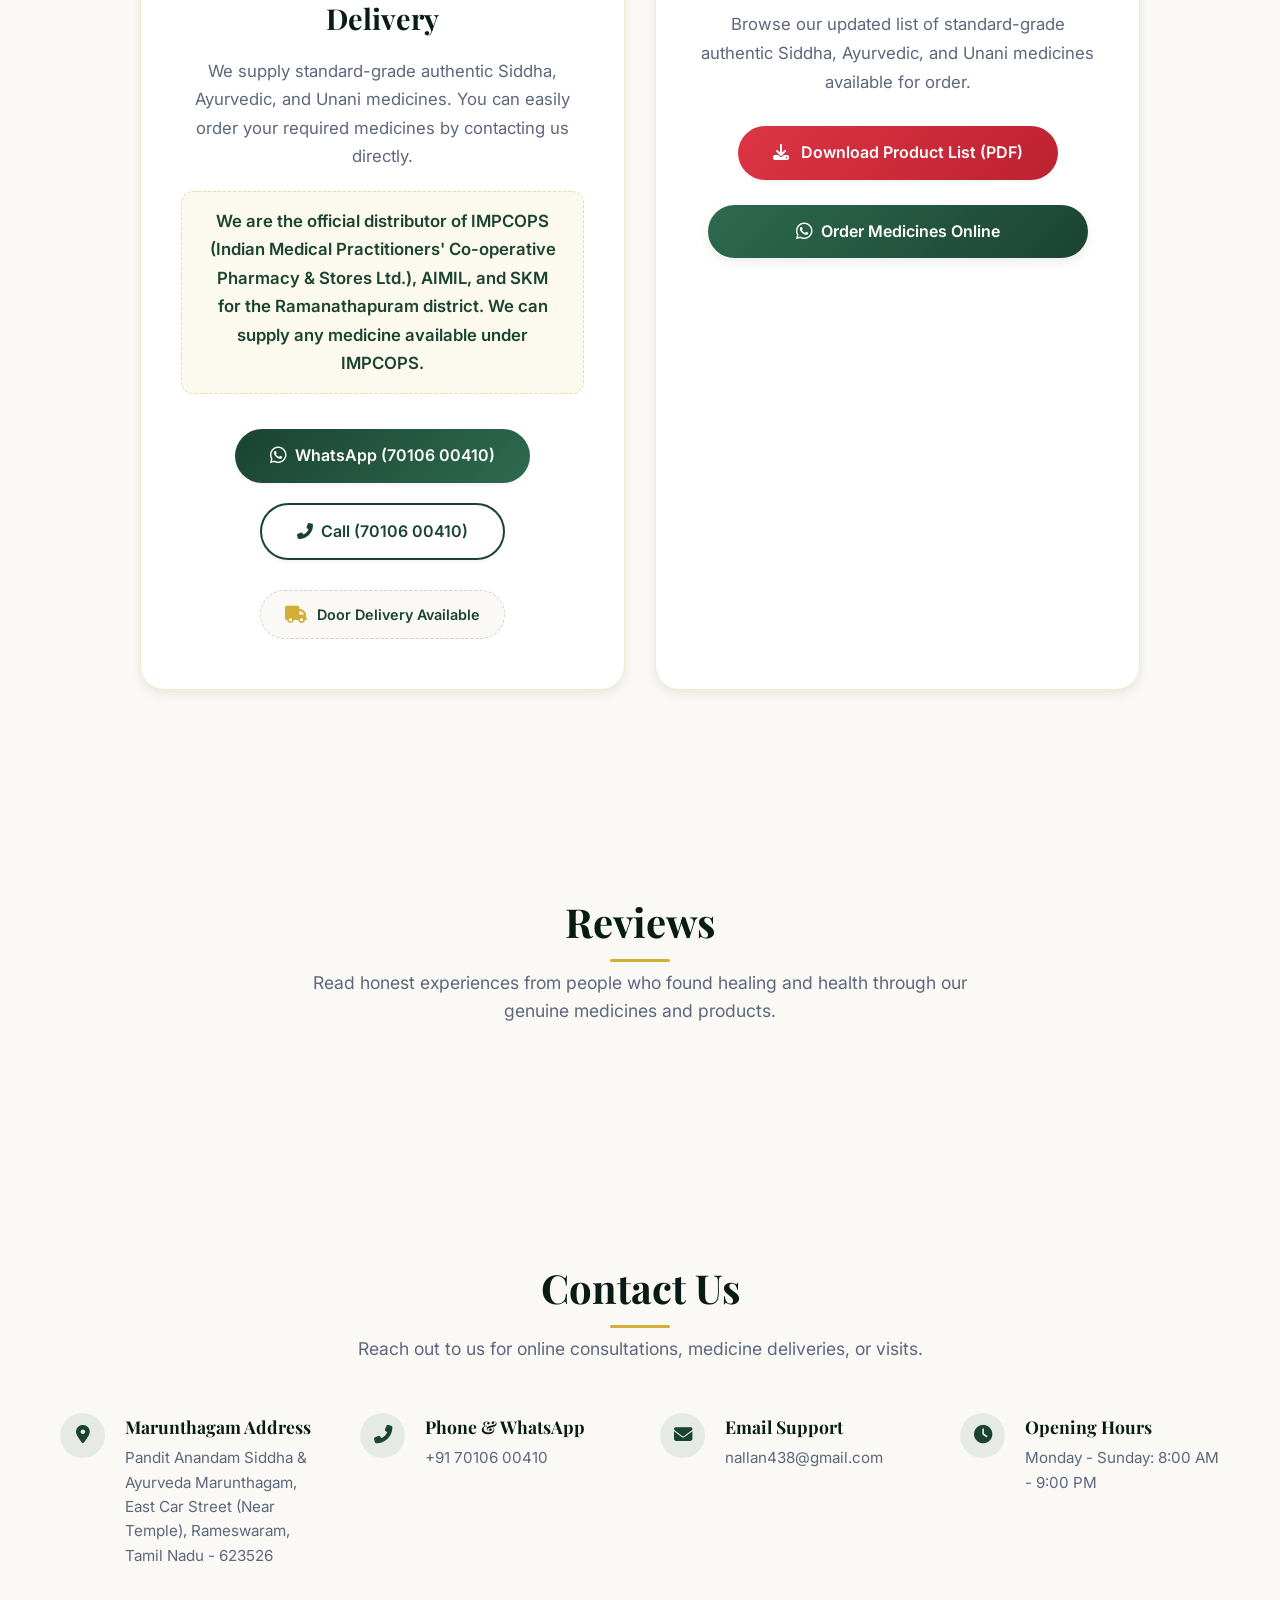
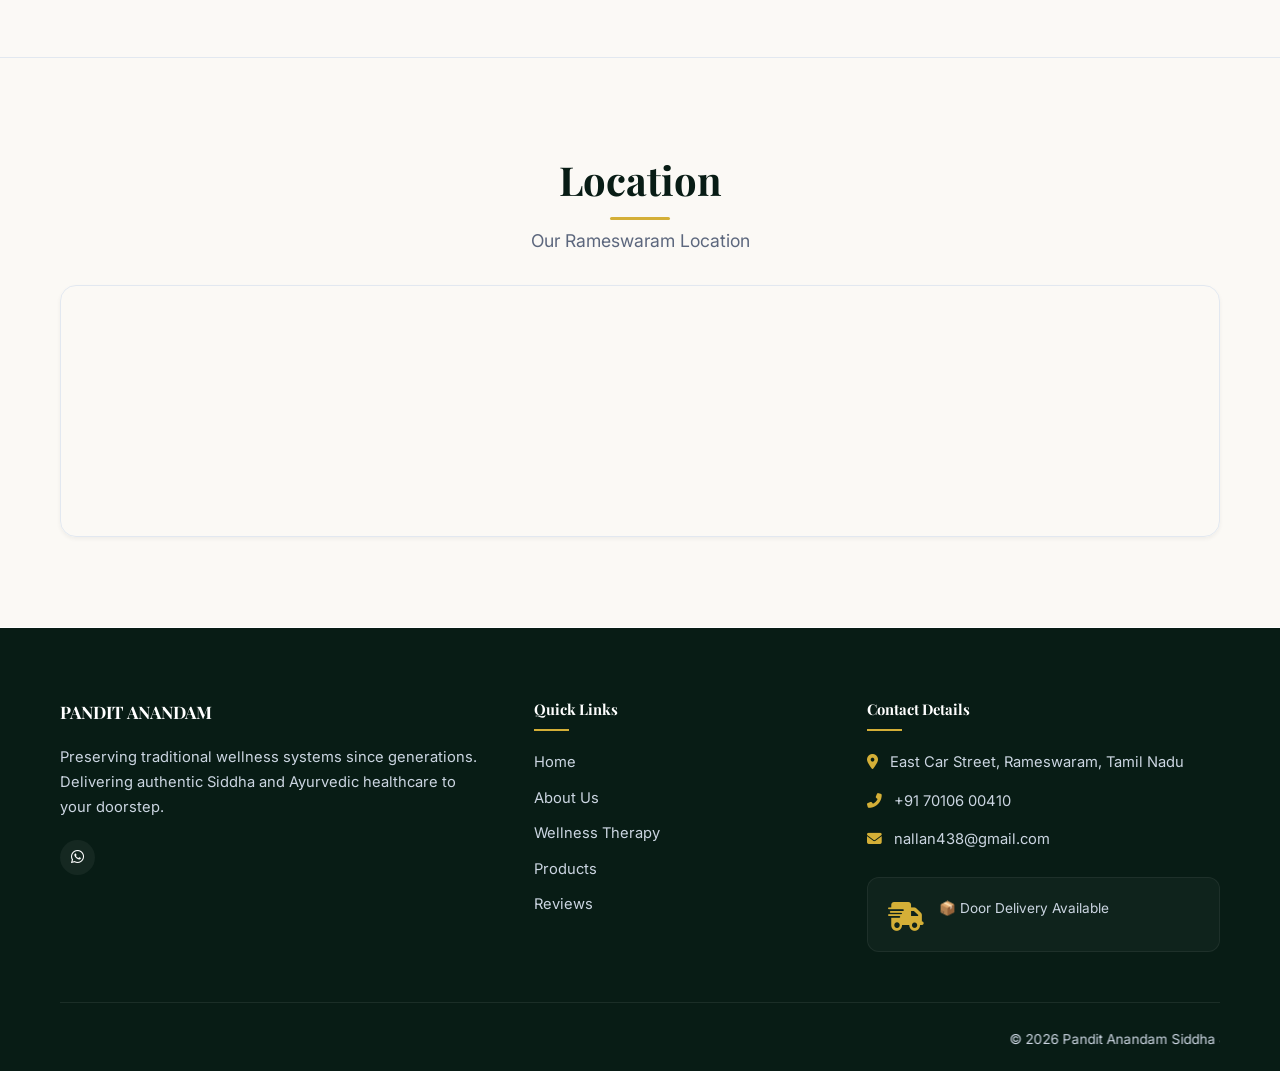
==== commit 7147afe3: "Add files via upload" ====
--- a/index.html
+++ b/index.html
@@ -340,6 +340,9 @@
                                 <source src="assets/AD2.mp4" type="video/mp4">
                                 Your browser does not support the video tag.
                             </video>
+                        </div>
+                        <div class="ad-image-wrapper">
+                            <img src="assets/massage_chair_banner.jpg" alt="Echo Pro Massage Chair Banner" class="ad-image">
                         </div>
                     </div>
                 </div>
--- a/css/style.css
+++ b/css/style.css
@@ -0,0 +1,2277 @@
+/* Google Fonts Import */
+@import url('https://fonts.googleapis.com/css2?family=Inter:wght@300;400;500;600;700&family=Playfair+Display:ital,wght@0,400;0,600;0,700;1,400&family=Mukta+Malar:wght@300;400;600;700&display=swap');
+
+/* CSS Root Variables - Theme & Colors */
+:root {
+    --color-primary: #1b4332;       /* Deep Forest Herbal Green */
+    --color-primary-light: #2d6a4f; /* Medium Forest Green */
+    --color-primary-dark: #081c15;  /* Deepest Forest Green */
+    --color-secondary: #d4af37;     /* Warm Gold */
+    --color-secondary-hover: #c59f2e;
+    --color-accent: #e9c46a;        /* Soft Amber */
+    --color-bg-cream: #fbf9f5;      /* Clean Organic Warm Cream */
+    --color-bg-white: #ffffff;
+    --color-text: #2b2d42;          /* Soft Dark Charcoal */
+    --color-text-muted: #5c677d;    /* Muted Slate Grey */
+    --color-border: #e2e8f0;
+    --shadow-sm: 0 2px 4px rgba(0, 0, 0, 0.05);
+    --shadow-md: 0 4px 12px rgba(0, 0, 0, 0.08);
+    --shadow-lg: 0 10px 25px rgba(27, 67, 50, 0.15);
+    --transition-fast: 0.2s ease;
+    --transition-normal: 0.3s cubic-bezier(0.4, 0, 0.2, 1);
+    --transition-slow: 0.5s ease;
+    
+    --font-family-body: 'Inter', sans-serif;
+    --font-family-heading: 'Playfair Display', serif;
+}
+
+/* Global Resets & Elements */
+html {
+    overflow-x: hidden;
+    scroll-behavior: smooth;
+}
+
+section[id] {
+    scroll-margin-top: 80px;
+}
+
+* {
+    margin: 0;
+    padding: 0;
+    box-sizing: border-box;
+    -webkit-tap-highlight-color: transparent;
+}
+
+body {
+    font-family: var(--font-family-body);
+    color: var(--color-text);
+    background-color: var(--color-bg-cream);
+    line-height: 1.6;
+    overflow-x: hidden;
+    transition: opacity var(--transition-fast);
+}
+
+body.fade-out-transition {
+    opacity: 0;
+}
+
+h1, h2, h3, h4, h5, h6 {
+    font-family: var(--font-family-heading);
+    color: var(--color-primary-dark);
+    font-weight: 700;
+}
+
+a {
+    text-decoration: none;
+    color: inherit;
+    transition: var(--transition-fast);
+}
+
+ul {
+    list-style: none;
+}
+
+img {
+    max-width: 100%;
+    height: auto;
+    display: block;
+}
+
+button, input, textarea, select {
+    font-family: inherit;
+    outline: none;
+}
+
+/* Scrollbar Customization */
+::-webkit-scrollbar {
+    width: 10px;
+}
+::-webkit-scrollbar-track {
+    background: var(--color-bg-cream);
+}
+::-webkit-scrollbar-thumb {
+    background: var(--color-primary-light);
+    border-radius: 5px;
+}
+::-webkit-scrollbar-thumb:hover {
+    background: var(--color-primary);
+}
+
+/* Layout Utilities */
+.container {
+    width: 100%;
+    max-width: 1200px;
+    margin: 0 auto;
+    padding: 0 20px;
+}
+
+.section-padding {
+    padding: 90px 0;
+}
+
+.text-center {
+    text-align: center;
+}
+
+.py-5 { padding-top: 3rem; padding-bottom: 3rem; }
+.my-3 { margin-top: 1.5rem; margin-bottom: 1.5rem; }
+
+/* Buttons styling */
+.btn {
+    display: inline-flex;
+    align-items: center;
+    justify-content: center;
+    padding: 12px 28px;
+    border-radius: 30px;
+    font-weight: 600;
+    font-size: 0.95rem;
+    cursor: pointer;
+    transition: var(--transition-normal);
+    border: 2px solid transparent;
+}
+
+.btn-primary {
+    background-color: var(--color-primary);
+    color: var(--color-bg-white);
+}
+@media (hover: hover) {
+    .btn-primary:hover {
+        background-color: var(--color-primary-light);
+        transform: translateY(-2px);
+        box-shadow: 0 5px 15px rgba(45, 106, 79, 0.3);
+    }
+}
+
+.btn-secondary {
+    background-color: var(--color-secondary);
+    color: var(--color-primary-dark);
+}
+@media (hover: hover) {
+    .btn-secondary:hover {
+        background-color: var(--color-secondary-hover);
+        transform: translateY(-2px);
+        box-shadow: 0 5px 15px rgba(212, 175, 55, 0.3);
+    }
+}
+
+.btn-outline {
+    background-color: transparent;
+    border-color: var(--color-primary);
+    color: var(--color-primary);
+}
+@media (hover: hover) {
+    .btn-outline:hover {
+        background-color: var(--color-primary);
+        color: var(--color-bg-white);
+        transform: translateY(-2px);
+    }
+}
+
+.btn:active {
+    transform: scale(0.96);
+    transition: transform 0.05s ease;
+    opacity: 0.9;
+}
+
+.btn-sm {
+    padding: 8px 18px;
+    font-size: 0.85rem;
+}
+
+/* SECTION HEADER */
+.section-header {
+    max-width: 700px;
+    margin: 0 auto 50px auto;
+}
+.section-header h2 {
+    font-size: 2.5rem;
+    position: relative;
+    margin-bottom: 15px;
+    display: inline-block;
+}
+.section-header h2::after {
+    content: '';
+    position: absolute;
+    bottom: -8px;
+    left: 50%;
+    transform: translateX(-50%);
+    width: 60px;
+    height: 3px;
+    background-color: var(--color-secondary);
+    border-radius: 2px;
+}
+.section-header p {
+    color: var(--color-text-muted);
+    font-size: 1.1rem;
+}
+
+/* HEADER & STICKY NAVIGATION */
+header {
+    position: fixed;
+    top: 0;
+    left: 0;
+    width: 100%;
+    z-index: 1000;
+    background-color: rgba(255, 255, 255, 0.9);
+    backdrop-filter: blur(8px);
+    border-bottom: 1px solid rgba(0, 0, 0, 0.05);
+    transition: var(--transition-normal);
+}
+
+header.sticky {
+    padding: 10px 0;
+    box-shadow: var(--shadow-md);
+    background-color: rgba(255, 255, 255, 0.95);
+}
+
+header .container {
+    display: flex;
+    align-items: center;
+    justify-content: space-between;
+    height: 80px;
+    transition: var(--transition-normal);
+}
+header.sticky .container {
+    height: 65px;
+}
+
+/* Logo block */
+.logo-container {
+    display: flex;
+    align-items: center;
+    gap: 12px;
+}
+.logo-wrapper {
+    height: 55px;
+    width: 55px;
+    border-radius: 50%;
+    border: 2px solid var(--color-secondary);
+    overflow: hidden;
+    display: flex;
+    align-items: center;
+    justify-content: center;
+    transition: var(--transition-normal);
+}
+header.sticky .logo-wrapper {
+    height: 45px;
+    width: 45px;
+}
+.logo-img {
+    height: 100%;
+    width: 100%;
+    object-fit: cover;
+    transform: scale(1.22); /* Crops out the square white corners of the image */
+    border-radius: 50%;
+    transition: var(--transition-normal);
+}
+.logo-text {
+    display: flex;
+    flex-direction: column;
+}
+.logo-title {
+    font-size: 1.25rem;
+    font-weight: 700;
+    line-height: 1.1;
+    letter-spacing: 0.5px;
+    color: var(--color-primary-dark);
+}
+.logo-tag {
+    font-size: 0.65rem;
+    text-transform: uppercase;
+    letter-spacing: 2px;
+    color: var(--color-secondary);
+    font-weight: 600;
+}
+
+/* Navigation links */
+.nav-links {
+    display: flex;
+    align-items: center;
+    gap: 24px;
+}
+
+.nav-links a {
+    font-weight: 500;
+    font-size: 0.95rem;
+    color: var(--color-text-muted);
+    position: relative;
+    padding: 8px 0;
+}
+
+.nav-links a.active {
+    color: var(--color-primary);
+}
+@media (hover: hover) {
+    .nav-links a:hover {
+        color: var(--color-primary);
+    }
+}
+
+.nav-links a::after {
+    content: '';
+    position: absolute;
+    bottom: 0;
+    left: 0;
+    width: 0;
+    height: 2px;
+    background-color: var(--color-secondary);
+    transition: var(--transition-normal);
+}
+
+.nav-links a.active::after {
+    width: 100%;
+}
+@media (hover: hover) {
+    .nav-links a:hover::after {
+        width: 100%;
+    }
+}
+
+/* Header actions: switch and cart */
+.header-actions {
+    display: flex;
+    align-items: center;
+    gap: 15px;
+}
+
+/* Lang switcher */
+.btn-lang {
+    background-color: transparent;
+    border: 1.5px solid var(--color-secondary);
+    color: var(--color-primary-dark);
+    padding: 6px 14px;
+    border-radius: 20px;
+    font-weight: 600;
+    font-size: 0.85rem;
+    cursor: pointer;
+    transition: var(--transition-fast);
+}
+@media (hover: hover) {
+    .btn-lang:hover {
+        background-color: var(--color-secondary);
+        color: var(--color-primary-dark);
+    }
+}
+.btn-lang:active {
+    transform: scale(0.95);
+    transition: transform 0.05s ease;
+}
+
+/* Cart Trigger Removed */
+
+/* Hamburger mobile button */
+.mobile-menu-btn {
+    display: none;
+    background: none;
+    border: none;
+    font-size: 1.4rem;
+    color: var(--color-primary-dark);
+    cursor: pointer;
+    padding: 8px;
+}
+
+/* HERO SECTION */
+.hero {
+    height: 100vh;
+    min-height: 600px;
+    position: relative;
+    background: linear-gradient(rgba(8, 28, 21, 0.82), rgba(27, 67, 50, 0.72)), url('../assets/hero_banner.png') no-repeat center center/cover;
+    display: flex;
+    align-items: center;
+    color: var(--color-bg-white);
+    padding-top: 80px; /* Offset sticky header */
+    overflow: hidden; /* Prevent video overflow */
+}
+
+.hero-video {
+    position: absolute;
+    top: 0;
+    left: 0;
+    width: 100%;
+    height: 100%;
+    object-fit: cover;
+    object-position: center center;
+    z-index: 1;
+    pointer-events: none;
+    will-change: transform;
+    transform: translate3d(0, 0, 0); /* GPU acceleration */
+}
+
+.hero-overlay {
+    position: absolute;
+    top: 0;
+    left: 0;
+    width: 100%;
+    height: 100%;
+    background: linear-gradient(rgba(8, 28, 21, 0.82), rgba(27, 67, 50, 0.72)); /* Dark overlay for text visibility */
+    z-index: 2;
+    pointer-events: none;
+    will-change: transform;
+    transform: translate3d(0, 0, 0); /* Force compositor layer */
+}
+
+.hero .container {
+    position: relative;
+    z-index: 3;
+    will-change: transform;
+    transform: translate3d(0, 0, 0); /* Force compositor layer on top of video/overlay */
+}
+
+.hero-content {
+    max-width: 750px;
+    position: relative;
+    z-index: 3;
+}
+
+.hero-content h1 {
+    color: var(--color-bg-white);
+    font-size: 3.8rem;
+    line-height: 1.15;
+    margin-bottom: 20px;
+    text-shadow: 0 2px 10px rgba(0,0,0,0.2);
+}
+
+.hero-content p {
+    font-size: 1.25rem;
+    margin-bottom: 35px;
+    opacity: 0.95;
+    text-shadow: 0 1px 5px rgba(0,0,0,0.1);
+    max-width: 650px;
+}
+
+.hero-buttons {
+    display: flex;
+    gap: 15px;
+    flex-wrap: wrap;
+}
+
+.delivery-ribbon {
+    position: absolute;
+    bottom: 0;
+    left: 0;
+    width: 100%;
+    background-color: var(--color-secondary);
+    color: var(--color-primary-dark);
+    padding: 12px 20px;
+    font-weight: 700;
+    text-align: center;
+    font-size: 1.05rem;
+    z-index: 2;
+    box-shadow: 0 -4px 10px rgba(0,0,0,0.1);
+    letter-spacing: 0.5px;
+}
+
+/* ABOUT US SECTION */
+.about {
+    position: relative;
+    overflow: hidden;
+    background-color: var(--color-bg-white);
+}
+
+.about-video {
+    position: absolute;
+    top: 0;
+    left: 0;
+    width: 100%;
+    height: 100%;
+    object-fit: cover;
+    object-position: center center;
+    z-index: 1;
+    pointer-events: none;
+    will-change: transform;
+    transform: translate3d(0, 0, 0); /* GPU acceleration for smooth rendering */
+}
+
+.about-overlay {
+    position: absolute;
+    top: 0;
+    left: 0;
+    width: 100%;
+    height: 100%;
+    background-color: rgba(251, 249, 245, 0.92); /* Very light organic warm cream, 92% opacity to keep text perfectly readable */
+    z-index: 2;
+    pointer-events: none;
+    will-change: transform;
+    transform: translate3d(0, 0, 0); /* Force compositor layer */
+}
+
+.about .container {
+    position: relative;
+    z-index: 3;
+    will-change: transform;
+    transform: translate3d(0, 0, 0); /* Force compositor layer on top of video */
+}
+.about-subtitle-lead {
+    font-size: 1.25rem;
+    color: var(--color-secondary);
+    font-weight: 600;
+    margin-top: -10px;
+    margin-bottom: 30px;
+}
+.about-quote-container {
+    max-width: 800px;
+    margin: 0 auto 35px;
+    padding: 24px 40px;
+    background-color: var(--color-bg-cream);
+    border-left: 5px solid var(--color-secondary);
+    border-radius: 4px 16px 16px 4px;
+    position: relative;
+    box-shadow: var(--shadow-sm);
+    display: flex;
+    align-items: center;
+    justify-content: center;
+    gap: 20px;
+}
+.about-blockquote {
+    font-size: 1.3rem;
+    font-style: italic;
+    color: var(--color-primary-dark);
+    font-family: var(--font-family-heading);
+    text-align: center;
+    line-height: 1.6;
+    margin: 0;
+    font-weight: 600;
+    border: none;
+    padding: 0;
+}
+.quote-icon-left, .quote-icon-right {
+    font-size: 1.6rem;
+    color: rgba(212, 175, 55, 0.4);
+    flex-shrink: 0;
+}
+.about-intro-text {
+    max-width: 900px;
+    margin: 0 auto 50px;
+    font-size: 1.15rem;
+    line-height: 1.8;
+    color: var(--color-text-muted);
+}
+.about-detailed-grid {
+    display: grid;
+    grid-template-columns: repeat(auto-fit, minmax(min(300px, 100%), 1fr));
+    gap: 30px;
+    margin-bottom: 60px;
+}
+.about-card {
+    background-color: var(--color-bg-cream);
+    border-radius: 20px;
+    padding: 35px;
+    box-shadow: var(--shadow-sm);
+    transition: var(--transition-normal);
+    border: 1px solid rgba(212, 175, 55, 0.15);
+    display: flex;
+    flex-direction: column;
+    position: relative;
+}
+@media (hover: hover) {
+    .about-card:hover {
+        transform: translateY(-8px);
+        box-shadow: var(--shadow-md);
+        border-color: var(--color-secondary);
+        background-color: var(--color-bg-white);
+    }
+}
+.about-card:active {
+    transform: translateY(-2px);
+    box-shadow: var(--shadow-sm);
+}
+.about-card-icon {
+    font-size: 2.2rem;
+    color: var(--color-secondary);
+    margin-bottom: 20px;
+}
+.about-card h3 {
+    font-size: 1.4rem;
+    color: var(--color-primary);
+    margin-bottom: 15px;
+    font-weight: 700;
+}
+.about-card p {
+    color: var(--color-text-muted);
+    font-size: 0.98rem;
+    line-height: 1.7;
+    margin: 0;
+}
+.partner-distributor-text {
+    border-top: 1px dashed rgba(212, 175, 55, 0.3);
+    padding-top: 15px;
+    margin-top: 15px !important;
+    font-weight: 600;
+    color: var(--color-primary-dark) !important;
+}
+.about-tagline-badge {
+    margin-top: auto;
+    padding-top: 25px;
+    display: inline-flex;
+    align-items: center;
+    gap: 8px;
+    color: var(--color-primary);
+    font-weight: 700;
+    font-size: 1rem;
+    letter-spacing: 0.5px;
+}
+.about-tagline-badge i {
+    color: var(--color-secondary);
+    font-size: 1.2rem;
+}
+.about-services-section {
+    background-color: var(--color-bg-cream);
+    border-radius: 24px;
+    padding: 45px;
+    border: 1px solid rgba(18, 94, 60, 0.1);
+    box-shadow: var(--shadow-sm);
+}
+.about-services-section h3 {
+    font-size: 1.8rem;
+    color: var(--color-primary);
+    margin-bottom: 35px;
+    font-weight: 700;
+}
+.about-services-grid {
+    display: grid;
+    grid-template-columns: repeat(auto-fit, minmax(220px, 1fr));
+    gap: 20px;
+    margin-bottom: 40px;
+}
+.service-item-box {
+    background-color: var(--color-bg-white);
+    padding: 20px;
+    border-radius: 16px;
+    display: flex;
+    align-items: center;
+    gap: 15px;
+    box-shadow: var(--shadow-sm);
+    transition: var(--transition-normal);
+    border-left: 4px solid var(--color-primary);
+}
+@media (hover: hover) {
+    .service-item-box:hover {
+        transform: translateY(-3px);
+        box-shadow: var(--shadow-md);
+        border-left-color: var(--color-secondary);
+    }
+}
+.service-item-box:active {
+    transform: scale(0.97);
+    transition: transform 0.05s ease;
+}
+.service-item-box i {
+    font-size: 1.4rem;
+    color: var(--color-secondary);
+    flex-shrink: 0;
+}
+.service-item-box span {
+    font-size: 0.98rem;
+    font-weight: 600;
+    color: var(--color-primary-dark);
+}
+.modern-wellness-box {
+    background-color: var(--color-bg-white);
+    border-radius: 20px;
+    padding: 30px;
+    box-shadow: var(--shadow-sm);
+    border: 1px solid rgba(212, 175, 55, 0.25);
+    position: relative;
+    overflow: hidden;
+}
+.modern-wellness-box::before {
+    content: '';
+    position: absolute;
+    top: 0;
+    left: 0;
+    width: 6px;
+    height: 100%;
+    background: linear-gradient(to bottom, var(--color-primary), var(--color-secondary));
+}
+.wellness-box-header {
+    display: flex;
+    align-items: center;
+    gap: 20px;
+    margin-bottom: 15px;
+}
+.wellness-icon {
+    font-size: 2rem;
+    color: var(--color-secondary);
+}
+.wellness-title-info h4 {
+    font-size: 1.25rem;
+    color: var(--color-primary);
+    margin: 0;
+    font-weight: 700;
+}
+.badge-new {
+    background: linear-gradient(135deg, var(--color-secondary), #b8972f);
+    color: white;
+    padding: 3px 10px;
+    border-radius: 50px;
+    font-size: 0.72rem;
+    font-weight: 700;
+    text-transform: uppercase;
+    letter-spacing: 1px;
+    margin-top: 4px;
+    display: inline-block;
+}
+
+.modern-wellness-content {
+    display: flex;
+    gap: 40px;
+    align-items: center;
+}
+.wellness-text-section {
+    flex: 1.2;
+}
+.wellness-image-section {
+    flex: 0.8;
+    display: flex;
+    justify-content: center;
+    align-items: center;
+}
+.massage-chair-img {
+    max-width: 100%;
+    height: auto;
+    max-height: 260px;
+    object-fit: contain;
+    border-radius: 12px;
+    filter: drop-shadow(0 10px 20px rgba(0, 0, 0, 0.12));
+    transition: transform 0.5s cubic-bezier(0.165, 0.84, 0.44, 1), filter 0.5s ease;
+}
+.modern-wellness-box:hover .massage-chair-img {
+    transform: scale(1.05) translateY(-5px);
+    filter: drop-shadow(0 15px 30px rgba(0, 0, 0, 0.2));
+}
+
+@media (max-width: 768px) {
+    .modern-wellness-content {
+        flex-direction: column;
+        gap: 30px;
+    }
+    .wellness-image-section {
+        width: 100%;
+    }
+    .massage-chair-img {
+        max-height: 200px;
+        width: auto;
+    }
+}
+
+.consultation-banner {
+    background: linear-gradient(135deg, var(--color-primary-dark), var(--color-primary));
+    color: var(--color-secondary);
+    padding: 24px 30px;
+    border-radius: 20px;
+    display: flex;
+    align-items: center;
+    justify-content: center;
+    gap: 15px;
+    box-shadow: var(--shadow-sm);
+    font-weight: 700;
+    font-size: 1.15rem;
+    text-align: center;
+    border: 1px solid rgba(212, 175, 55, 0.3);
+}
+.consultation-banner i {
+    font-size: 1.8rem;
+    color: var(--color-secondary);
+    flex-shrink: 0;
+}
+
+/* WELLNESS THERAPY SECTION */
+.therapy {
+    background-color: var(--color-bg-cream);
+}
+
+.therapy-grid {
+    display: grid;
+    grid-template-columns: repeat(auto-fit, minmax(min(280px, 100%), 1fr));
+    gap: 30px;
+}
+
+/* Wellness Therapy Benefits Styling */
+.therapy-benefits-container {
+    max-width: 1000px;
+    margin: 0 auto;
+}
+.therapy-benefits-intro {
+    text-align: center;
+    font-size: 1.12rem;
+    color: var(--color-text-muted);
+    line-height: 1.8;
+    margin-bottom: 40px;
+    max-width: 800px;
+    margin-left: auto;
+    margin-right: auto;
+}
+.therapy-benefits-grid {
+    display: grid;
+    grid-template-columns: repeat(auto-fit, minmax(min(280px, 100%), 1fr));
+    gap: 25px;
+}
+.benefit-card {
+    background-color: var(--color-bg-white);
+    border-radius: 20px;
+    padding: 25px;
+    display: flex;
+    gap: 20px;
+    box-shadow: var(--shadow-sm);
+    border: 1px solid rgba(212, 175, 55, 0.1);
+    transition: var(--transition-normal);
+}
+@media (hover: hover) {
+    .benefit-card:hover {
+        transform: translateY(-5px);
+        box-shadow: var(--shadow-md);
+        border-color: var(--color-secondary);
+    }
+}
+.benefit-card:active {
+    transform: scale(0.98);
+}
+.benefit-icon {
+    font-size: 1.8rem;
+    color: var(--color-secondary);
+    background-color: rgba(212, 175, 55, 0.1);
+    width: 50px;
+    height: 50px;
+    border-radius: 50%;
+    display: flex;
+    align-items: center;
+    justify-content: center;
+    flex-shrink: 0;
+}
+.benefit-content h4 {
+    font-size: 1.2rem;
+    color: var(--color-primary);
+    margin-bottom: 8px;
+    font-weight: 700;
+}
+.benefit-content p {
+    font-size: 0.92rem;
+    color: var(--color-text-muted);
+    line-height: 1.6;
+    margin: 0;
+}
+
+.therapy-card {
+    background-color: var(--color-bg-white);
+    border-radius: 20px;
+    overflow: hidden;
+    box-shadow: var(--shadow-sm);
+    transition: var(--transition-normal);
+    display: flex;
+    flex-direction: column;
+    height: 100%;
+}
+@media (hover: hover) {
+    .therapy-card:hover {
+        transform: translateY(-8px);
+        box-shadow: var(--shadow-lg);
+    }
+}
+.therapy-card:active {
+    transform: translateY(-2px);
+    box-shadow: var(--shadow-sm);
+}
+
+.therapy-img-box {
+    height: 200px;
+    position: relative;
+    background: linear-gradient(rgba(0,0,0,0.2), rgba(0,0,0,0.4)), url('../assets/wellness_therapy.png') no-repeat center center/cover;
+}
+
+.therapy-duration-badge {
+    position: absolute;
+    bottom: 15px;
+    left: 15px;
+    background-color: var(--color-secondary);
+    color: var(--color-primary-dark);
+    padding: 5px 12px;
+    border-radius: 20px;
+    font-size: 0.8rem;
+    font-weight: 700;
+}
+
+.therapy-info {
+    padding: 25px;
+    display: flex;
+    flex-direction: column;
+    flex-grow: 1;
+}
+
+.therapy-info h3 {
+    font-size: 1.4rem;
+    margin-bottom: 12px;
+}
+
+.therapy-info p {
+    color: var(--color-text-muted);
+    font-size: 0.95rem;
+    margin-bottom: 20px;
+    flex-grow: 1;
+}
+
+.therapy-action {
+    display: flex;
+    justify-content: flex-start;
+}
+
+/* PRODUCTS ORDER CONTAINER & CARD */
+.products-order-container {
+    display: grid;
+    grid-template-columns: repeat(auto-fit, minmax(min(350px, 100%), 1fr));
+    gap: 30px;
+    max-width: 1000px;
+    margin: 0 auto;
+    padding: 20px 0;
+}
+
+.catalog-download-box .btn {
+    padding: 14px 35px;
+    font-size: 1rem;
+    border-radius: 50px;
+    box-shadow: var(--shadow-sm);
+    display: inline-block;
+    transition: var(--transition-normal);
+}
+
+@media (hover: hover) {
+    .catalog-download-box .btn:hover {
+        transform: translateY(-2px);
+        box-shadow: 0 6px 20px rgba(220, 53, 69, 0.3);
+    }
+}
+
+.order-card {
+    background-color: var(--color-bg-white);
+    border: 1px solid rgba(212, 175, 55, 0.25);
+    border-radius: 24px;
+    padding: 50px 40px;
+    box-shadow: var(--shadow-md);
+    transition: var(--transition-normal);
+    position: relative;
+    overflow: hidden;
+}
+
+.order-card::before {
+    content: '';
+    position: absolute;
+    top: 0;
+    left: 0;
+    width: 100%;
+    height: 6px;
+    background: linear-gradient(to right, var(--color-primary), var(--color-secondary));
+}
+
+@media (hover: hover) {
+    .order-card:hover {
+        transform: translateY(-5px);
+        box-shadow: var(--shadow-lg);
+        border-color: var(--color-secondary);
+    }
+}
+
+.order-icon {
+    font-size: 3rem;
+    color: var(--color-secondary);
+    background-color: rgba(212, 175, 55, 0.1);
+    width: 80px;
+    height: 80px;
+    border-radius: 50%;
+    display: flex;
+    align-items: center;
+    justify-content: center;
+    margin: 0 auto 25px auto;
+    box-shadow: 0 4px 10px rgba(212, 175, 55, 0.1);
+}
+
+.order-card h3 {
+    font-size: 1.8rem;
+    color: var(--color-primary-dark);
+    margin-bottom: 15px;
+    font-weight: 700;
+}
+
+.order-card p {
+    color: var(--color-text-muted);
+    font-size: 1.05rem;
+    line-height: 1.7;
+    max-width: 650px;
+    margin: 0 auto 20px auto;
+}
+
+.order-distributor {
+    font-weight: 600;
+    color: var(--color-primary) !important;
+    background-color: rgba(212, 175, 55, 0.08);
+    border: 1px dashed rgba(212, 175, 55, 0.4);
+    padding: 15px 25px;
+    border-radius: 12px;
+    margin: 0 auto 35px auto !important;
+    max-width: 700px;
+    font-size: 0.98rem;
+    line-height: 1.6;
+}
+
+.order-actions {
+    display: flex;
+    justify-content: center;
+    gap: 20px;
+    flex-wrap: wrap;
+    margin-bottom: 30px;
+}
+
+.order-actions .btn {
+    padding: 14px 35px;
+    font-size: 1rem;
+    border-radius: 50px;
+    box-shadow: var(--shadow-sm);
+}
+
+.order-actions .btn-primary {
+    background: linear-gradient(135deg, var(--color-primary), var(--color-primary-light));
+    border: none;
+    color: var(--color-bg-white);
+}
+
+.order-actions .btn-outline {
+    border: 2px solid var(--color-primary);
+    color: var(--color-primary);
+    background: transparent;
+}
+
+@media (hover: hover) {
+    .order-actions .btn-primary:hover {
+        background: linear-gradient(135deg, var(--color-primary-light), var(--color-primary));
+        transform: translateY(-2px);
+        box-shadow: 0 6px 20px rgba(45, 106, 79, 0.3);
+    }
+    .order-actions .btn-outline:hover {
+        background-color: var(--color-primary);
+        color: var(--color-bg-white);
+        transform: translateY(-2px);
+        box-shadow: 0 6px 20px rgba(27, 67, 50, 0.15);
+    }
+}
+
+.order-promise {
+    display: inline-flex;
+    align-items: center;
+    gap: 10px;
+    background-color: var(--color-bg-cream);
+    padding: 12px 24px;
+    border-radius: 50px;
+    font-size: 0.9rem;
+    font-weight: 600;
+    color: var(--color-primary);
+    border: 1px dashed rgba(27, 67, 50, 0.2);
+}
+
+.order-promise i {
+    color: var(--color-secondary);
+    font-size: 1.1rem;
+}
+
+/* REVIEWS SECTION */
+.reviews {
+    background-color: var(--color-bg-cream);
+}
+
+.reviews-grid {
+    display: grid;
+    grid-template-columns: repeat(auto-fit, minmax(min(300px, 100%), 1fr));
+    gap: 30px;
+}
+
+.review-card {
+    background-color: var(--color-bg-white);
+    padding: 25px;
+    border-radius: 16px;
+    box-shadow: var(--shadow-sm);
+    transition: var(--transition-normal);
+}
+@media (hover: hover) {
+    .review-card:hover {
+        box-shadow: var(--shadow-md);
+    }
+}
+.review-card:active {
+    transform: scale(0.98);
+    transition: transform 0.05s ease;
+}
+
+.review-header {
+    display: flex;
+    justify-content: space-between;
+    align-items: flex-start;
+    margin-bottom: 12px;
+}
+
+.review-meta h4 {
+    font-size: 1.05rem;
+    margin-bottom: 2px;
+}
+.review-date {
+    font-size: 0.78rem;
+    color: var(--color-text-muted);
+}
+.review-rating {
+    font-size: 0.9rem;
+}
+.review-comment {
+    font-style: italic;
+    color: var(--color-text-muted);
+    font-size: 0.95rem;
+    line-height: 1.5;
+}
+
+/* REVIEWS VIDEO ADS SECTION */
+.reviews-ads-container {
+    margin-top: 50px;
+    padding-top: 40px;
+    border-top: 1px dashed var(--color-secondary);
+}
+.reviews-ads-container.hidden {
+    display: none;
+}
+.ads-title {
+    font-size: 1.8rem;
+    margin-bottom: 30px;
+    color: var(--color-primary);
+}
+.ads-grid {
+    display: grid;
+    grid-template-columns: repeat(auto-fit, minmax(min(280px, 100%), 1fr));
+    gap: 30px;
+    max-width: 1000px;
+    margin: 0 auto;
+}
+.ad-video-wrapper {
+    background-color: var(--color-bg-white);
+    border-radius: 20px;
+    overflow: hidden;
+    box-shadow: var(--shadow-md);
+    border: 1.5px solid rgba(212, 175, 55, 0.2);
+    display: flex;
+    justify-content: center;
+    align-items: center;
+    position: relative;
+    padding-top: 56.25%; /* 16:9 Aspect Ratio */
+    height: 0;
+}
+.ad-video {
+    position: absolute;
+    top: 0;
+    left: 0;
+    width: 100%;
+    height: 100%;
+    object-fit: contain; /* Prevent vertical cropping on ads */
+    background-color: #000;
+}
+.ad-image-wrapper {
+    background-color: var(--color-bg-white);
+    border-radius: 20px;
+    overflow: hidden;
+    box-shadow: var(--shadow-md);
+    border: 1.5px solid rgba(212, 175, 55, 0.2);
+    display: flex;
+    justify-content: center;
+    align-items: center;
+    width: 100%;
+    height: auto;
+}
+.ad-image {
+    width: 100%;
+    height: auto;
+    object-fit: contain;
+    display: block;
+}
+
+/* Form panel styling */
+.review-form-panel {
+    background-color: var(--color-bg-white);
+    padding: 35px;
+    border-radius: 20px;
+    box-shadow: var(--shadow-sm);
+    border: 1px solid rgba(0,0,0,0.02);
+}
+.review-form-panel h3 {
+    font-size: 1.6rem;
+    margin-bottom: 25px;
+}
+
+.form-group {
+    margin-bottom: 20px;
+}
+.form-group label {
+    display: block;
+    font-weight: 600;
+    margin-bottom: 8px;
+    font-size: 0.9rem;
+    color: var(--color-primary-dark);
+}
+.form-control {
+    width: 100%;
+    padding: 12px 18px;
+    border: 1.5px solid var(--color-border);
+    border-radius: 10px;
+    font-size: 1rem;
+    background-color: var(--color-bg-cream);
+    transition: var(--transition-fast);
+}
+.form-control:focus {
+    border-color: var(--color-primary);
+    background-color: var(--color-bg-white);
+}
+textarea.form-control {
+    resize: vertical;
+    min-height: 110px;
+}
+
+/* CONTACT & LOCATION SECTION */
+.contact {
+    position: relative;
+    overflow: hidden;
+    background-color: var(--color-bg-white);
+}
+
+.contact-video {
+    position: absolute;
+    top: 0;
+    left: 0;
+    width: 100%;
+    height: 100%;
+    object-fit: cover;
+    object-position: center center;
+    z-index: 1;
+    pointer-events: none;
+    will-change: transform;
+    transform: translate3d(0, 0, 0); /* GPU acceleration for smooth rendering */
+}
+
+.contact-overlay {
+    position: absolute;
+    top: 0;
+    left: 0;
+    width: 100%;
+    height: 100%;
+    background-color: rgba(251, 249, 245, 0.90); /* Very light organic warm cream, 90% opacity to keep text perfectly readable */
+    z-index: 2;
+    pointer-events: none;
+    will-change: transform;
+    transform: translate3d(0, 0, 0); /* Force compositor layer */
+}
+
+.contact .container {
+    position: relative;
+    z-index: 3;
+    will-change: transform;
+    transform: translate3d(0, 0, 0); /* Force compositor layer on top of video */
+}
+
+.contact-grid {
+    display: grid;
+    grid-template-columns: repeat(auto-fit, minmax(240px, 1fr));
+    gap: 40px;
+}
+
+.contact-item {
+    display: flex;
+    gap: 20px;
+}
+
+.contact-icon {
+    width: 45px;
+    height: 45px;
+    background-color: rgba(45, 106, 79, 0.1);
+    color: var(--color-primary);
+    border-radius: 50%;
+    display: flex;
+    align-items: center;
+    justify-content: center;
+    font-size: 1.15rem;
+    flex-shrink: 0;
+}
+
+.contact-details h4 {
+    font-size: 1.1rem;
+    margin-bottom: 5px;
+}
+.contact-details p {
+    color: var(--color-text-muted);
+    font-size: 0.95rem;
+}
+
+/* Location Section Video Background */
+.location-section {
+    position: relative;
+    overflow: hidden;
+    background-color: var(--color-bg-white);
+    border-top: 1px solid var(--color-border);
+}
+
+.location-video {
+    position: absolute;
+    top: 0;
+    left: 0;
+    width: 100%;
+    height: 100%;
+    object-fit: cover;
+    object-position: center center;
+    z-index: 1;
+    pointer-events: none;
+    will-change: transform;
+    transform: translate3d(0, 0, 0); /* GPU acceleration */
+}
+
+.location-overlay {
+    position: absolute;
+    top: 0;
+    left: 0;
+    width: 100%;
+    height: 100%;
+    background-color: rgba(251, 249, 245, 0.92); /* Clean organic warm cream background at 92% opacity */
+    z-index: 2;
+    pointer-events: none;
+    will-change: transform;
+    transform: translate3d(0, 0, 0); /* Force compositor layer */
+}
+
+.location-section .container {
+    position: relative;
+    z-index: 3;
+    will-change: transform;
+    transform: translate3d(0, 0, 0); /* Force compositor layer on top of video/overlay */
+}
+
+/* Map area */
+.map-container {
+    margin-top: 15px;
+    border-radius: 16px;
+    overflow: hidden;
+    box-shadow: var(--shadow-sm);
+    border: 1.5px solid var(--color-border);
+}
+.map-placeholder {
+    height: 250px;
+    background-color: #edf2f7;
+    display: flex;
+    flex-direction: column;
+    justify-content: center;
+    align-items: center;
+    color: var(--color-text-muted);
+    position: relative;
+    padding: 20px;
+}
+.map-iframe {
+    width: 100%;
+    height: 250px;
+    border: none;
+    display: block;
+}
+
+/* CART DRAWER SLIDE-IN */
+.drawer {
+    position: fixed;
+    top: 0;
+    right: 0;
+    width: 100%;
+    height: 100%;
+    background-color: rgba(8, 28, 21, 0.4);
+    backdrop-filter: blur(0px);
+    -webkit-backdrop-filter: blur(0px);
+    z-index: 1010;
+    opacity: 0;
+    visibility: hidden;
+    transition: opacity var(--transition-fast) var(--transition-fast), 
+                backdrop-filter var(--transition-fast) var(--transition-fast),
+                -webkit-backdrop-filter var(--transition-fast) var(--transition-fast),
+                visibility 0s var(--transition-fast);
+}
+
+.drawer-content {
+    position: absolute;
+    top: 0;
+    right: 0;
+    width: 450px;
+    max-width: 100%;
+    height: 100%;
+    background-color: var(--color-bg-white);
+    box-shadow: -5px 0 25px rgba(0, 0, 0, 0.15);
+    display: flex;
+    flex-direction: column;
+    transform: translateX(100%);
+    transition: transform var(--transition-normal);
+}
+
+.drawer.open {
+    opacity: 1;
+    visibility: visible;
+    backdrop-filter: blur(4px);
+    -webkit-backdrop-filter: blur(4px);
+    transition: opacity var(--transition-fast), 
+                backdrop-filter var(--transition-fast),
+                -webkit-backdrop-filter var(--transition-fast);
+}
+
+.drawer.open .drawer-content {
+    transform: translateX(0);
+}
+
+.drawer-header {
+    padding: 24px;
+    border-bottom: 1px solid var(--color-border);
+    display: flex;
+    justify-content: space-between;
+    align-items: center;
+}
+.drawer-header h3 {
+    font-size: 1.35rem;
+}
+.btn-close-drawer {
+    background: none;
+    border: none;
+    font-size: 1.8rem;
+    cursor: pointer;
+    color: var(--color-text-muted);
+    transition: var(--transition-fast);
+    padding: 12px;
+    line-height: 1;
+    margin: -12px;
+}
+@media (hover: hover) {
+    .btn-close-drawer:hover {
+        color: var(--color-primary-dark);
+    }
+}
+.btn-close-drawer:active {
+    transform: scale(0.9);
+}
+
+.drawer-body {
+    flex-grow: 1;
+    overflow-y: auto;
+    -webkit-overflow-scrolling: touch;
+    padding: 24px;
+}
+
+/* Obsolete Cart Styles Removed */
+
+/* MOBILE NAV DRAWER */
+.mobile-nav-drawer .drawer-content {
+    left: 0;
+    right: auto;
+    width: 320px;
+    transform: translateX(-100%);
+    transition: transform var(--transition-normal);
+    overflow-y: auto;
+    -webkit-overflow-scrolling: touch;
+}
+.mobile-nav-drawer.open .drawer-content {
+    left: 0; /* Fallback for older browsers but transition is handled via transform */
+    transform: translateX(0);
+}
+
+.mobile-nav-body {
+    padding: 30px;
+}
+.mobile-nav-links {
+    display: flex;
+    flex-direction: column;
+    gap: 20px;
+    margin-bottom: 40px;
+}
+.mobile-nav-links a {
+    font-size: 1.15rem;
+    font-weight: 600;
+    color: var(--color-text-muted);
+    padding: 8px 0;
+    border-bottom: 1px solid rgba(0,0,0,0.03);
+}
+.mobile-nav-links a:hover,
+.mobile-nav-links a.active {
+    color: var(--color-primary);
+    border-bottom-color: var(--color-secondary);
+}
+
+/* MODAL STRUCTURE */
+.modal {
+    position: fixed;
+    top: 0;
+    left: 0;
+    width: 100%;
+    height: 100%;
+    background-color: rgba(8, 28, 21, 0.6);
+    backdrop-filter: blur(4px);
+    z-index: 1050;
+    display: flex;
+    align-items: center;
+    justify-content: center;
+    opacity: 0;
+    visibility: hidden;
+    transition: var(--transition-normal);
+    padding: 20px;
+}
+
+.modal-content {
+    background-color: var(--color-bg-white);
+    border-radius: 24px;
+    width: 100%;
+    max-width: 500px;
+    box-shadow: var(--shadow-lg);
+    position: relative;
+    transform: scale(0.9);
+    transition: transform var(--transition-normal);
+    overflow: hidden;
+}
+
+.modal.open {
+    opacity: 1;
+    visibility: visible;
+}
+.modal.open .modal-content {
+    transform: scale(1);
+}
+
+.modal-header {
+    padding: 25px 30px;
+    border-bottom: 1px solid var(--color-border);
+    display: flex;
+    justify-content: space-between;
+    align-items: center;
+}
+.modal-header h3 {
+    font-size: 1.4rem;
+}
+.btn-close-modal {
+    background: none;
+    border: none;
+    font-size: 1.6rem;
+    cursor: pointer;
+    color: var(--color-text-muted);
+    transition: var(--transition-fast);
+    padding: 12px;
+    line-height: 1;
+    margin: -12px;
+}
+@media (hover: hover) {
+    .btn-close-modal:hover {
+        color: #e63946;
+    }
+}
+.btn-close-modal:active {
+    transform: scale(0.9);
+}
+
+.modal-body {
+    padding: 30px;
+}
+
+/* CONFIRM MODAL SPECIFICS */
+#confirm-modal .modal-content {
+    max-width: 420px;
+    text-align: center;
+}
+#confirm-modal .modal-body {
+    padding: 40px 30px;
+}
+.success-icon-badge {
+    width: 70px;
+    height: 70px;
+    background-color: rgba(45, 106, 79, 0.1);
+    color: var(--color-primary);
+    border-radius: 50%;
+    display: flex;
+    align-items: center;
+    justify-content: center;
+    font-size: 2.2rem;
+    margin: 0 auto 20px auto;
+}
+
+/* TOAST TO NOTIFY */
+.toast-container {
+    position: fixed;
+    bottom: 25px;
+    right: 25px;
+    z-index: 1100;
+    display: flex;
+    flex-direction: column;
+    gap: 10px;
+}
+.toast {
+    background-color: var(--color-bg-white);
+    border-left: 5px solid var(--color-primary);
+    padding: 16px 24px;
+    border-radius: 8px;
+    box-shadow: 0 4px 15px rgba(0,0,0,0.12);
+    min-width: 280px;
+    max-width: 400px;
+}
+.toast-content {
+    display: flex;
+    align-items: center;
+    font-size: 0.92rem;
+    font-weight: 500;
+}
+
+/* FOOTER */
+footer {
+    background-color: var(--color-primary-dark);
+    color: #cbd5e1;
+    padding: 70px 0 20px 0;
+    font-size: 0.92rem;
+}
+
+.footer-grid {
+    display: grid;
+    grid-template-columns: 1.2fr 0.8fr 1fr;
+    gap: 50px;
+    margin-bottom: 50px;
+}
+
+.footer-brand h3 {
+    color: var(--color-bg-white);
+    margin-bottom: 20px;
+}
+.footer-brand p {
+    line-height: 1.7;
+    margin-bottom: 20px;
+}
+
+.footer-links-col h4,
+.footer-contact-col h4 {
+    color: var(--color-bg-white);
+    margin-bottom: 20px;
+    position: relative;
+    padding-bottom: 10px;
+}
+.footer-links-col h4::after,
+.footer-contact-col h4::after {
+    content: '';
+    position: absolute;
+    bottom: 0;
+    left: 0;
+    width: 35px;
+    height: 2px;
+    background-color: var(--color-secondary);
+}
+
+.footer-links-col ul {
+    display: flex;
+    flex-direction: column;
+    gap: 12px;
+}
+@media (hover: hover) {
+    .footer-links-col a:hover {
+        color: var(--color-secondary);
+        padding-left: 4px;
+    }
+}
+
+.footer-contact-col ul {
+    display: flex;
+    flex-direction: column;
+    gap: 15px;
+}
+.footer-contact-col li {
+    display: flex;
+    gap: 12px;
+}
+.footer-contact-col i {
+    color: var(--color-secondary);
+    margin-top: 4px;
+}
+
+.footer-delivery-promise {
+    background-color: rgba(255,255,255,0.03);
+    border: 1px solid rgba(255,255,255,0.06);
+    padding: 20px;
+    border-radius: 12px;
+    margin-top: 25px;
+    display: flex;
+    align-items: flex-start;
+    gap: 15px;
+}
+.footer-delivery-promise i {
+    font-size: 1.8rem;
+    color: var(--color-secondary);
+}
+.footer-delivery-promise p {
+    margin: 0;
+    font-size: 0.85rem;
+    line-height: 1.5;
+}
+
+.footer-bottom {
+    border-top: 1px solid rgba(255,255,255,0.08);
+    padding-top: 25px;
+    display: flex;
+    justify-content: space-between;
+    align-items: center;
+    flex-wrap: wrap;
+    gap: 15px;
+}
+.footer-bottom p {
+    margin: 0;
+    font-size: 0.85rem;
+}
+.social-links {
+    display: flex;
+    gap: 15px;
+}
+.social-btn {
+    width: 35px;
+    height: 35px;
+    background-color: rgba(255,255,255,0.05);
+    border-radius: 50%;
+    display: flex;
+    align-items: center;
+    justify-content: center;
+    color: var(--color-bg-white);
+    transition: var(--transition-fast);
+}
+@media (hover: hover) {
+    .social-btn:hover {
+        background-color: var(--color-secondary);
+        color: var(--color-primary-dark);
+    }
+}
+
+/* KEYFRAMES AND ANIMATIONS */
+@keyframes fadeIn {
+    from { opacity: 0; }
+    to { opacity: 1; }
+}
+
+@keyframes fadeInUp {
+    from {
+        opacity: 0;
+        transform: translateY(20px);
+    }
+    to {
+        opacity: 1;
+        transform: translateY(0);
+    }
+}
+
+@keyframes scaleIn {
+    from {
+        opacity: 0;
+        transform: scale(0.95);
+    }
+    to {
+        opacity: 1;
+        transform: scale(1);
+    }
+}
+
+@keyframes slideInRight {
+    from {
+        transform: translateX(100%);
+        opacity: 0;
+    }
+    to {
+        transform: translateX(0);
+        opacity: 1;
+    }
+}
+@keyframes slideOutRight {
+    from {
+        transform: translateX(0);
+        opacity: 1;
+    }
+    to {
+        transform: translateX(100%);
+        opacity: 0;
+    }
+}
+
+.animated {
+    animation-duration: 0.5s;
+    animation-fill-mode: both;
+}
+.animated.fadeIn { animation-name: fadeIn; }
+.animated.fadeInUp { animation-name: fadeInUp; }
+.animated.scaleIn { animation-name: scaleIn; }
+.animated.slideInRight { animation-name: slideInRight; animation-duration: 0.35s; }
+.animated.slideOutRight { animation-name: slideOutRight; animation-duration: 0.35s; }
+
+/* MEDIA RESPONSIVE BREAKPOINTS */
+
+@media (max-width: 1024px) {
+    .hero-content h1 {
+        font-size: 3.2rem;
+    }
+    .about-grid {
+        gap: 40px;
+    }
+    .footer-grid {
+        grid-template-columns: 1.2fr 0.8fr 1fr;
+    }
+}
+
+@media (max-width: 900px) {
+    .section-header h2 {
+        font-size: 2.1rem;
+    }
+    .reviews-grid {
+        grid-template-columns: 1fr;
+        gap: 40px;
+    }
+    .contact-grid {
+        grid-template-columns: 1fr;
+        gap: 40px;
+    }
+    .footer-grid {
+        grid-template-columns: 1fr;
+        gap: 30px;
+    }
+}
+
+@media (max-width: 768px) {
+    /* Header controls collapse */
+    .nav-links {
+        display: none;
+    }
+    .mobile-menu-btn {
+        display: block;
+    }
+    .btn-lang {
+        display: inline-block;
+    }
+    
+    header .container {
+        height: 60px;
+    }
+    header.sticky .container {
+        height: 50px;
+    }
+    
+    section[id] {
+        scroll-margin-top: 60px;
+    }
+    
+    .hero {
+        padding-top: 60px;
+        height: auto;
+        min-height: 100vh;
+    }
+    
+    .hero-content h1 {
+        font-size: 2.6rem;
+    }
+    .hero-content p {
+        font-size: 1.1rem;
+    }
+    
+    .section-padding {
+        padding: 60px 0;
+    }
+    
+    .order-card {
+        padding: 35px 25px;
+    }
+    .order-card h3 {
+        font-size: 1.5rem;
+    }
+    .order-card p {
+        font-size: 0.98rem;
+        margin-bottom: 25px;
+    }
+    .order-distributor {
+        font-size: 0.9rem !important;
+        padding: 12px 18px !important;
+        margin-bottom: 25px !important;
+    }
+    .order-actions {
+        flex-direction: column;
+        gap: 12px;
+        width: 100%;
+    }
+    .order-actions .btn {
+        width: 100%;
+    }
+    .catalog-download-box .btn {
+        width: 100%;
+    }
+    .order-promise {
+        border-radius: 16px;
+        font-size: 0.85rem;
+        padding: 10px 15px;
+    }
+
+    /* About Responsive overrides */
+    .about-quote-container {
+        padding: 20px 25px;
+        margin-bottom: 25px;
+    }
+    .about-blockquote {
+        font-size: 1.15rem;
+    }
+    .about-services-section {
+        padding: 25px;
+    }
+    .about-intro-text {
+        font-size: 1.05rem;
+        margin-bottom: 35px;
+    }
+    .consultation-banner {
+        font-size: 1rem;
+        padding: 18px 20px;
+    }
+    
+    /* Ads mobile overrides */
+    .ads-grid {
+        grid-template-columns: 1fr;
+        gap: 20px;
+        max-width: 500px;
+    }
+    .reviews-ads-container {
+        margin-top: 40px;
+        padding-top: 30px;
+    }
+    .ads-title {
+        font-size: 1.4rem;
+        margin-bottom: 20px;
+    }
+}
+
+@media (max-width: 480px) {
+    .container {
+        padding: 0 15px;
+    }
+    .hero-content h1 {
+        font-size: 2.1rem;
+    }
+    .hero-buttons .btn {
+        width: 100%;
+    }
+    .drawer-content {
+        width: 100%;
+    }
+    .logo-title {
+        font-size: 1.1rem;
+    }
+    .logo-tag {
+        display: block;
+        font-size: 0.55rem;
+        letter-spacing: 1px;
+    }
+    .logo-wrapper {
+        height: 40px;
+        width: 40px;
+    }
+    .delivery-ribbon {
+        font-size: 0.85rem;
+        padding: 8px 10px;
+    }
+    .footer-bottom {
+        flex-direction: column;
+        text-align: center;
+    }
+
+    /* About small screens overrides */
+    .about-card {
+        padding: 25px;
+    }
+    .about-detailed-grid {
+        gap: 20px;
+    }
+    .about-services-grid {
+        grid-template-columns: 1fr;
+        gap: 15px;
+    }
+    .about-blockquote {
+        font-size: 1.05rem;
+    }
+    .quote-icon-left, .quote-icon-right {
+        font-size: 1.2rem;
+    }
+    .about-services-section h3 {
+        font-size: 1.5rem;
+        margin-bottom: 25px;
+    }
+    .consultation-banner {
+        font-size: 0.95rem;
+        padding: 15px 20px;
+        flex-direction: column;
+        gap: 10px;
+    }
+    .consultation-banner i {
+        font-size: 1.5rem;
+    }
+}
+
+/* VERY SMALL MOBILE SCREENS */
+@media (max-width: 360px) {
+    .logo-title {
+        font-size: 0.95rem;
+    }
+    .logo-tag {
+        font-size: 0.5rem;
+        letter-spacing: 0.5px;
+    }
+    .logo-wrapper {
+        height: 35px;
+        width: 35px;
+    }
+    .btn-lang {
+        padding: 4px 8px;
+        font-size: 0.75rem;
+    }
+    .header-actions {
+        gap: 8px;
+    }
+    .hero-content h1 {
+        font-size: 1.8rem;
+    }
+    .hero-content p {
+        font-size: 0.95rem;
+    }
+}
+
+/* Custom Search Dropdown Items */
+.custom-dropdown-results {
+    -webkit-overflow-scrolling: touch;
+    scrollbar-width: thin;
+    scrollbar-color: var(--color-primary-light) var(--color-bg-cream);
+}
+
+.custom-dropdown-results::-webkit-scrollbar {
+    width: 6px;
+}
+
+.custom-dropdown-results::-webkit-scrollbar-track {
+    background: var(--color-bg-cream);
+    border-radius: 10px;
+}
+
+.custom-dropdown-results::-webkit-scrollbar-thumb {
+    background: var(--color-primary-light);
+    border-radius: 10px;
+}
+
+.custom-dropdown-item {
+    padding: 12px 16px;
+    cursor: pointer;
+    font-size: 0.92rem;
+    color: var(--color-primary-dark);
+    font-weight: 600;
+    border-bottom: 1px solid rgba(0,0,0,0.04);
+    transition: background-color 0.15s ease, color 0.15s ease;
+    text-align: left;
+    box-sizing: border-box;
+}
+
+.custom-dropdown-item:last-child {
+    border-bottom: none;
+}
+
+.custom-dropdown-item:hover,
+.custom-dropdown-item.active {
+    background-color: var(--color-bg-cream);
+    color: var(--color-primary);
+}
+
+/* Selected Products List Tags */
+.selected-product-tag {
+    display: flex;
+    align-items: center;
+    justify-content: space-between;
+    background-color: var(--color-bg-white);
+    border: 1px solid var(--color-border);
+    border-left: 4px solid var(--color-primary);
+    border-radius: 10px;
+    padding: 10px 14px;
+    font-size: 0.88rem;
+    font-weight: 600;
+    color: var(--color-primary-dark);
+    box-shadow: var(--shadow-sm);
+    animation: tagFadeIn 0.25s cubic-bezier(0.4, 0, 0.2, 1);
+    box-sizing: border-box;
+}
+
+.selected-product-tag .remove-tag-btn {
+    background: none;
+    border: none;
+    color: #dc3545;
+    cursor: pointer;
+    padding: 2px 6px;
+    font-size: 0.95rem;
+    transition: color 0.15s ease, transform 0.15s ease;
+    display: flex;
+    align-items: center;
+    justify-content: center;
+}
+
+.selected-product-tag .remove-tag-btn:hover {
+    color: #bd2130;
+    transform: scale(1.15);
+}
+
+@keyframes tagFadeIn {
+    from {
+        opacity: 0;
+        transform: translateY(4px);
+    }
+    to {
+        opacity: 1;
+        transform: translateY(0);
+    }
+}
+
+/* Dedicated Product Checkout Page (product.html) Styles */
+.btn-back-home {
+    display: inline-flex;
+    align-items: center;
+    gap: 8px;
+    color: var(--color-primary);
+    font-weight: 700;
+    margin-bottom: 25px;
+    font-size: 0.95rem;
+    transition: var(--transition-fast);
+}
+
+.btn-back-home:hover {
+    color: var(--color-secondary);
+    transform: translateX(-4px);
+}
+
+.product-order-grid {
+    display: grid;
+    grid-template-columns: repeat(auto-fill, minmax(280px, 1fr));
+    gap: 15px;
+    margin-top: 25px;
+    margin-bottom: 120px; /* Space for sticky floating bar */
+}
+
+.product-order-item {
+    background-color: var(--color-bg-white);
+    border: 1.5px solid var(--color-border);
+    border-radius: 12px;
+    padding: 14px 18px;
+    display: flex;
+    align-items: center;
+    gap: 12px;
+    cursor: pointer;
+    transition: all var(--transition-fast);
+    user-select: none;
+    box-shadow: var(--shadow-sm);
+    box-sizing: border-box;
+    text-align: left;
+}
+
+.product-order-item:hover {
+    border-color: var(--color-secondary);
+    transform: translateY(-2px);
+    box-shadow: var(--shadow-md);
+}
+
+.product-order-item.selected {
+    border-color: var(--color-primary);
+    background-color: rgba(27, 67, 50, 0.03);
+    border-left: 4px solid var(--color-primary);
+}
+
+.product-order-item input[type="checkbox"] {
+    width: 20px;
+    height: 20px;
+    accent-color: var(--color-primary);
+    cursor: pointer;
+    flex-shrink: 0;
+}
+
+.product-order-name {
+    font-size: 0.9rem;
+    font-weight: 600;
+    color: var(--color-primary-dark);
+    line-height: 1.4;
+}
+
+/* Floating Checkout Bar Styles */
+.floating-checkout-bar {
+    position: fixed;
+    bottom: 0;
+    left: 0;
+    width: 100%;
+    background-color: rgba(255, 255, 255, 0.95);
+    backdrop-filter: blur(10px);
+    -webkit-backdrop-filter: blur(10px);
+    box-shadow: 0 -5px 25px rgba(0, 0, 0, 0.08);
+    border-top: 1px solid var(--color-border);
+    padding: 15px 0;
+    z-index: 999;
+    animation: slideUp 0.3s cubic-bezier(0.4, 0, 0.2, 1);
+    box-sizing: border-box;
+}
+
+.floating-checkout-content {
+    display: flex;
+    align-items: center;
+    justify-content: space-between;
+    flex-wrap: wrap;
+    gap: 15px;
+}
+
+.floating-checkout-info {
+    font-size: 1rem;
+    font-weight: 700;
+    color: var(--color-primary-dark);
+}
+
+.floating-checkout-actions {
+    display: flex;
+    gap: 10px;
+}
+
+@keyframes slideUp {
+    from {
+        transform: translateY(100%);
+    }
+    to {
+        transform: translateY(0);
+    }
+}
+
+/* Scroll Pagination loading spinner indicator */
+.scroll-load-trigger {
+    padding: 20px 0;
+    display: flex;
+    justify-content: center;
+    align-items: center;
+    width: 100%;
+    font-weight: 600;
+    color: var(--color-text-muted);
+    font-size: 0.9rem;
+    gap: 8px;
+}
+
+.spinner {
+    width: 20px;
+    height: 20px;
+    border: 2px solid var(--color-border);
+    border-top-color: var(--color-primary);
+    border-radius: 50%;
+    animation: spin 0.8s linear infinite;
+}
+
+@keyframes spin {
+    to { transform: rotate(360deg); }
+}
+
+@media (max-width: 576px) {
+    .floating-checkout-content {
+        flex-direction: column;
+        align-items: stretch;
+    }
+    .floating-checkout-info {
+        text-align: center;
+    }
+    .floating-checkout-actions {
+        flex-direction: column;
+    }
+    .floating-checkout-actions .btn {
+        width: 100%;
+    }
+}
+
+
+
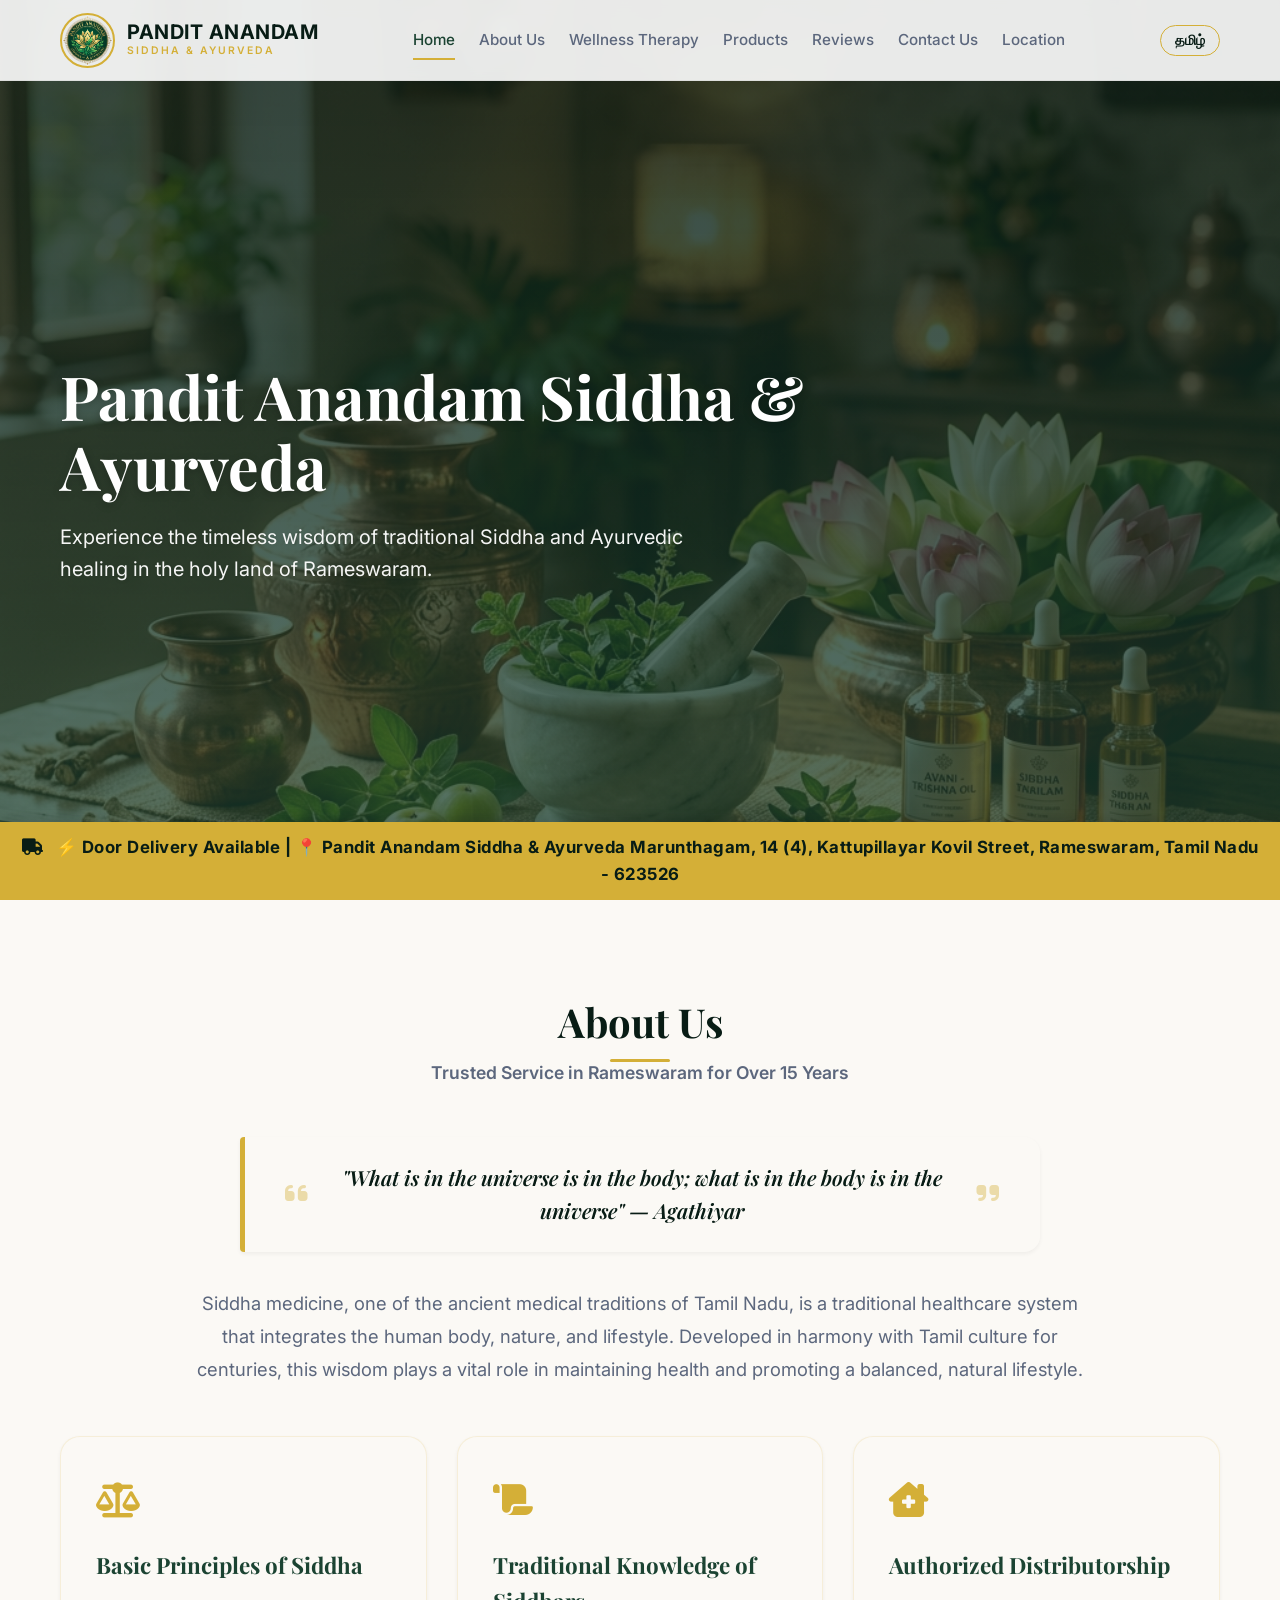
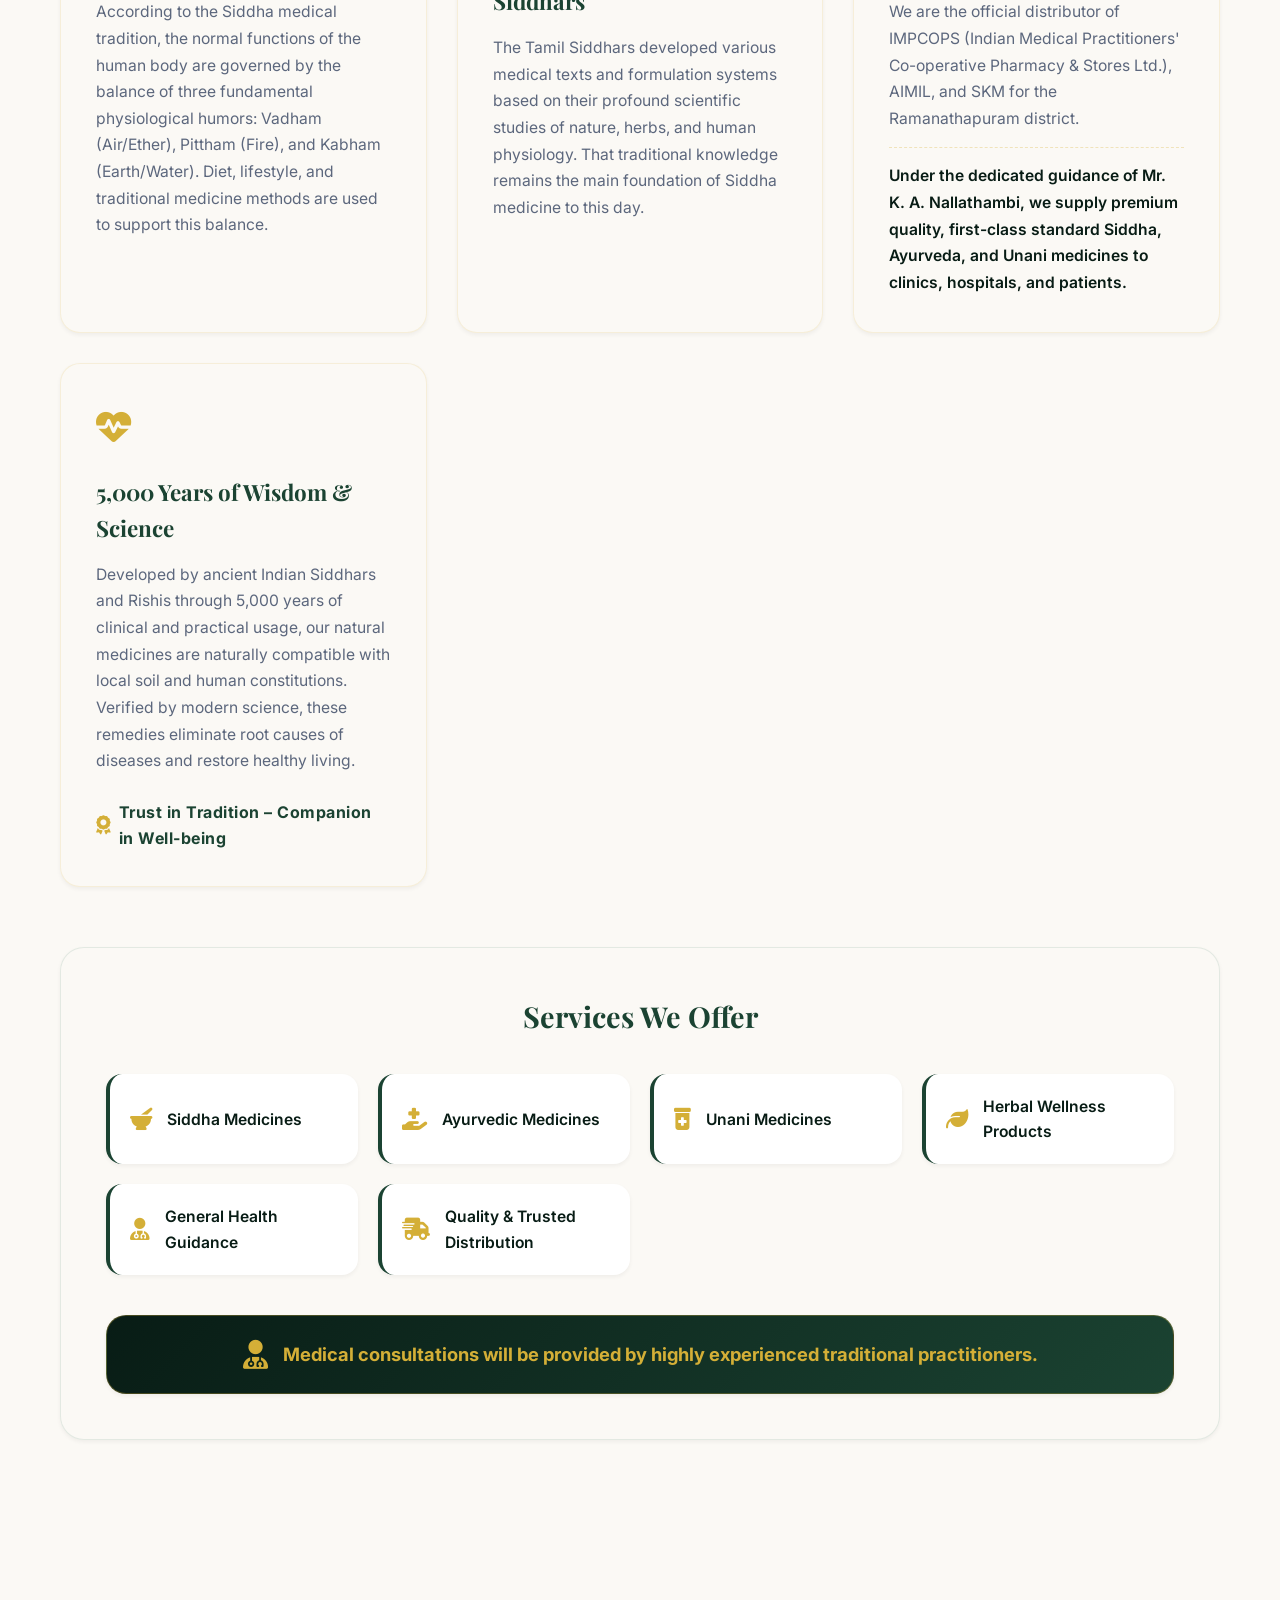
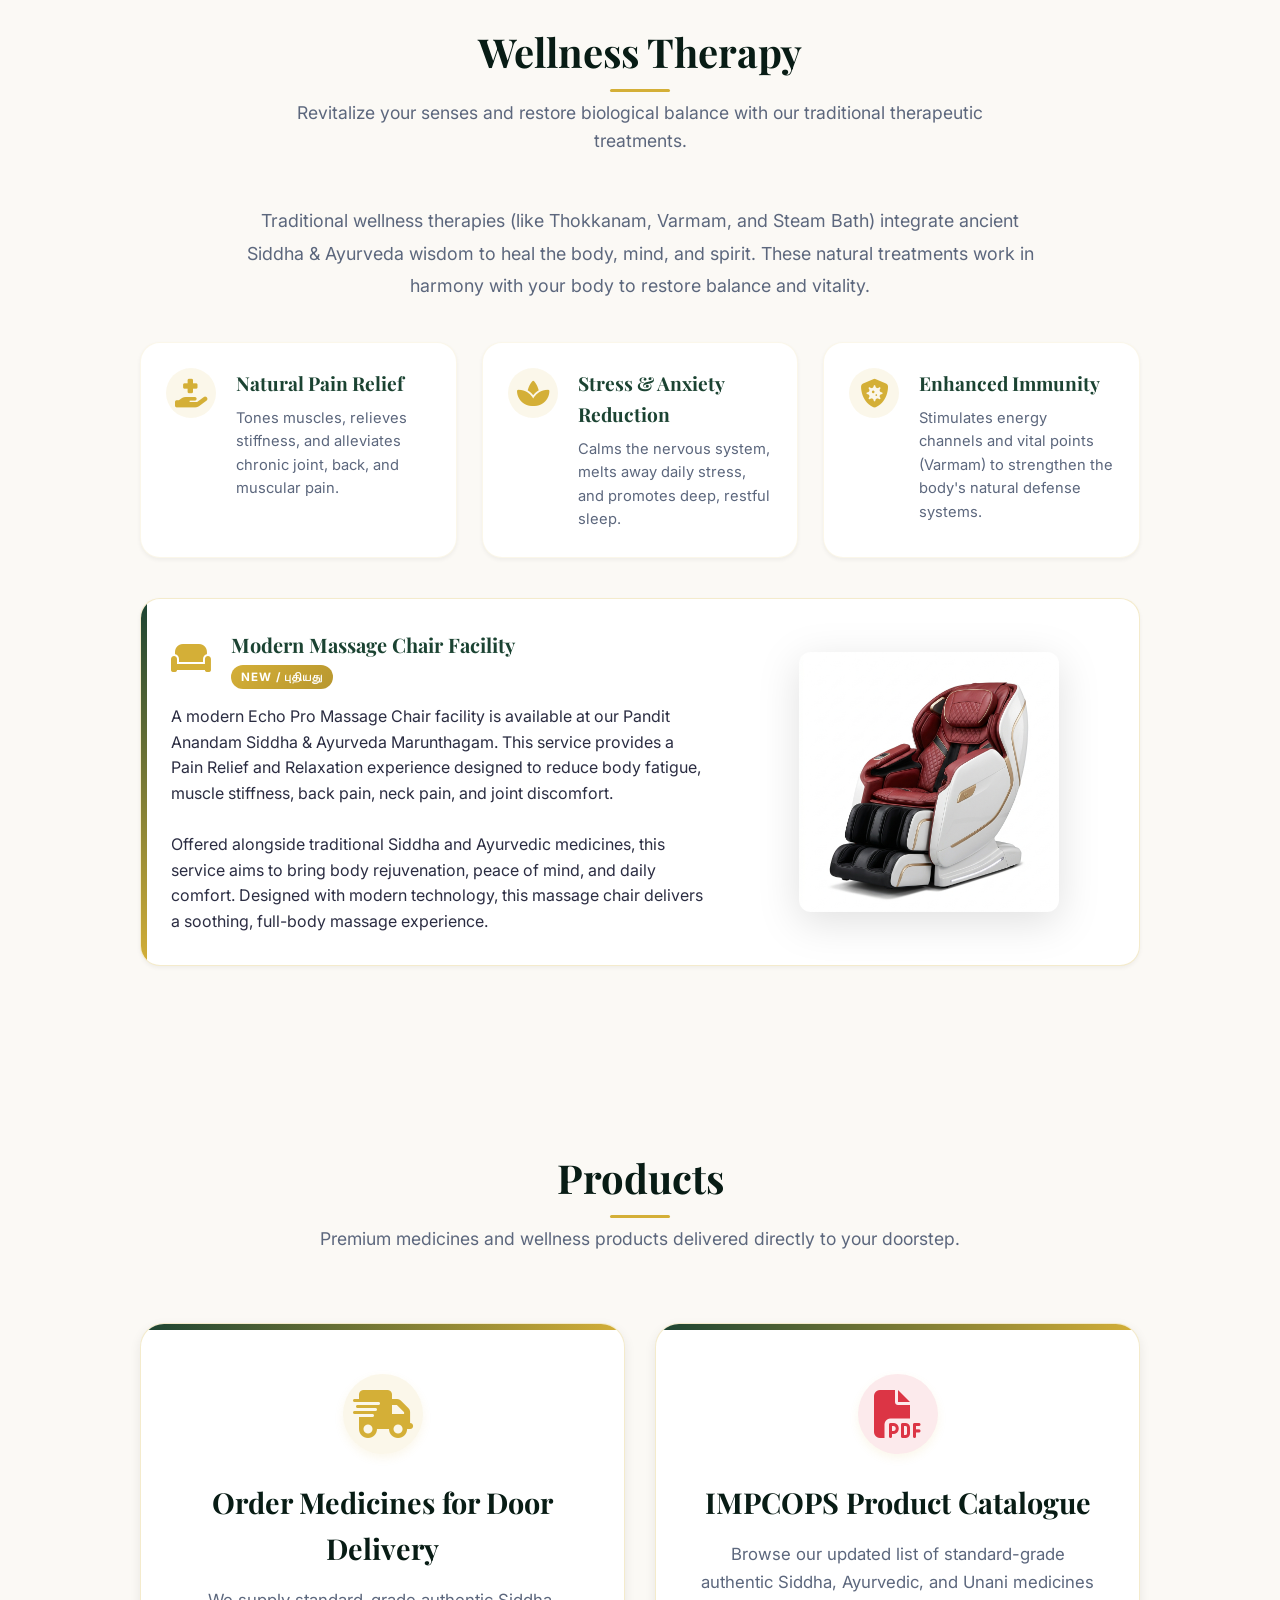
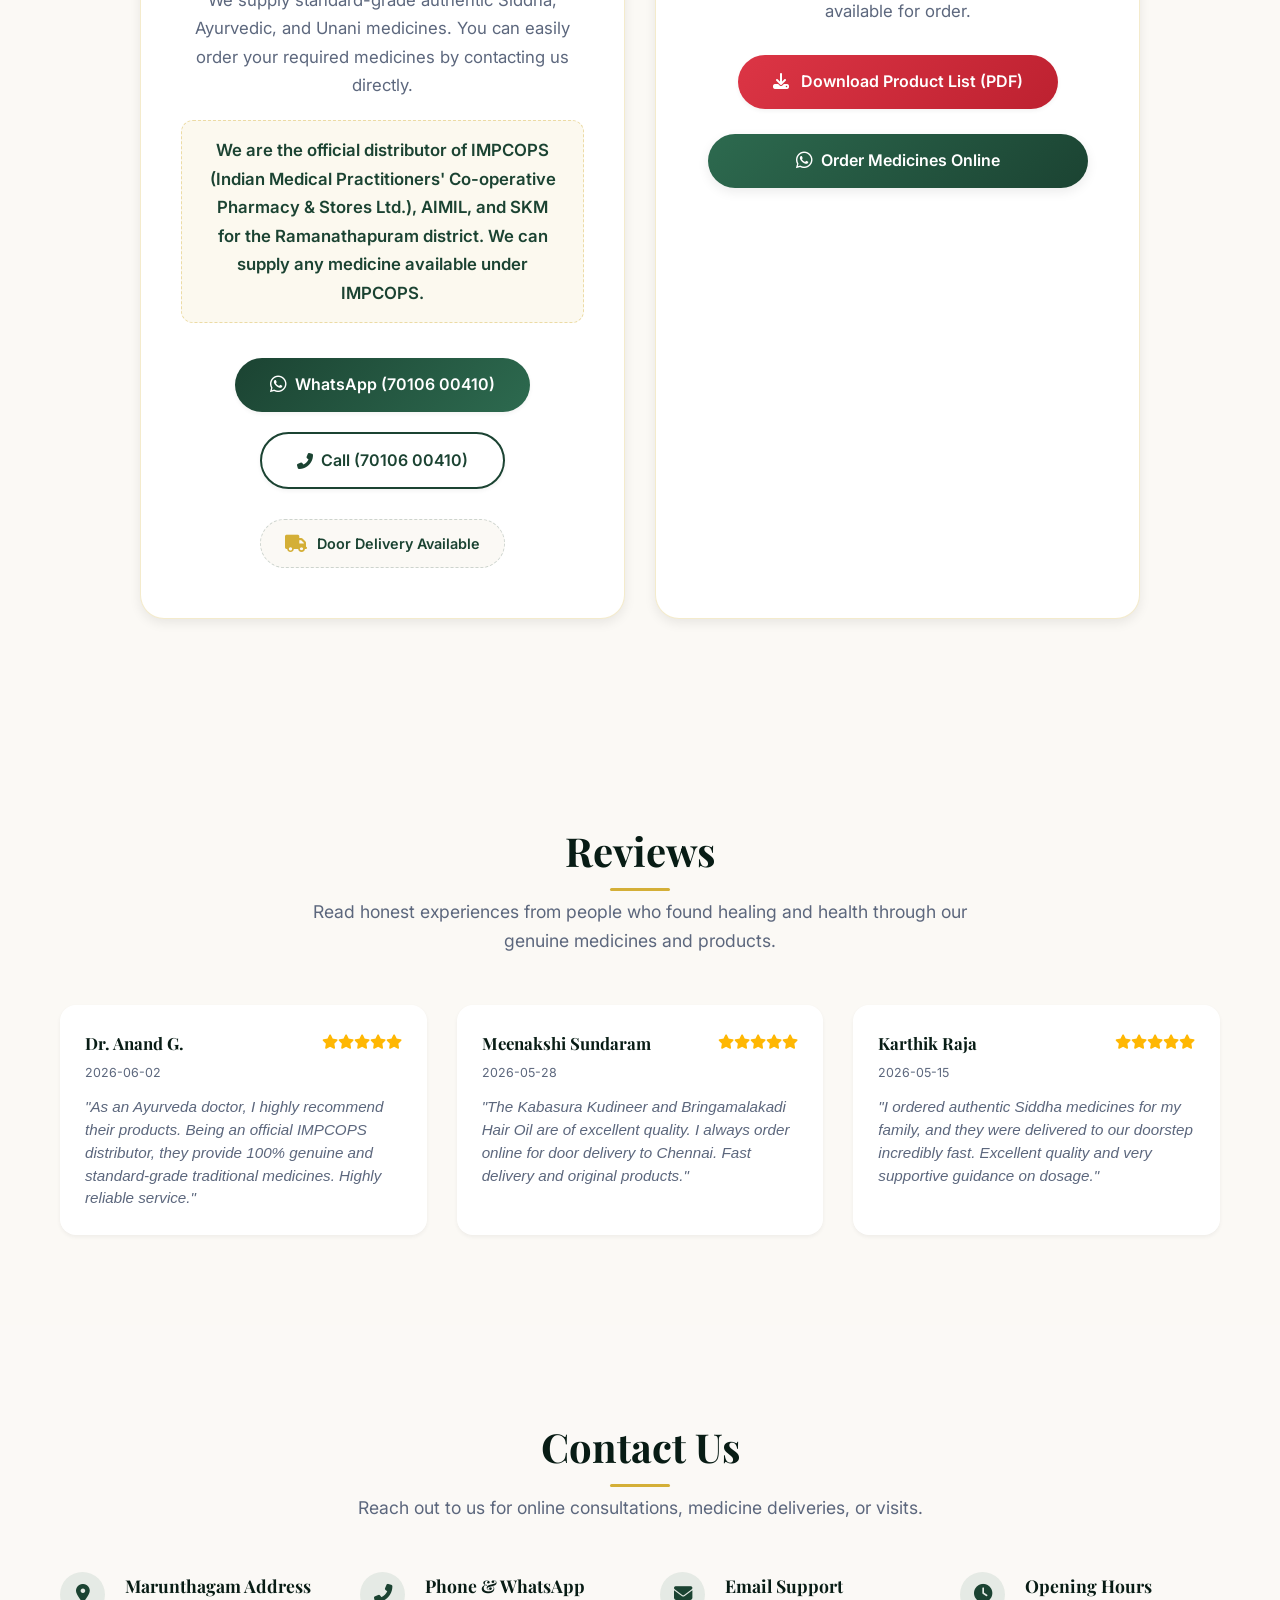
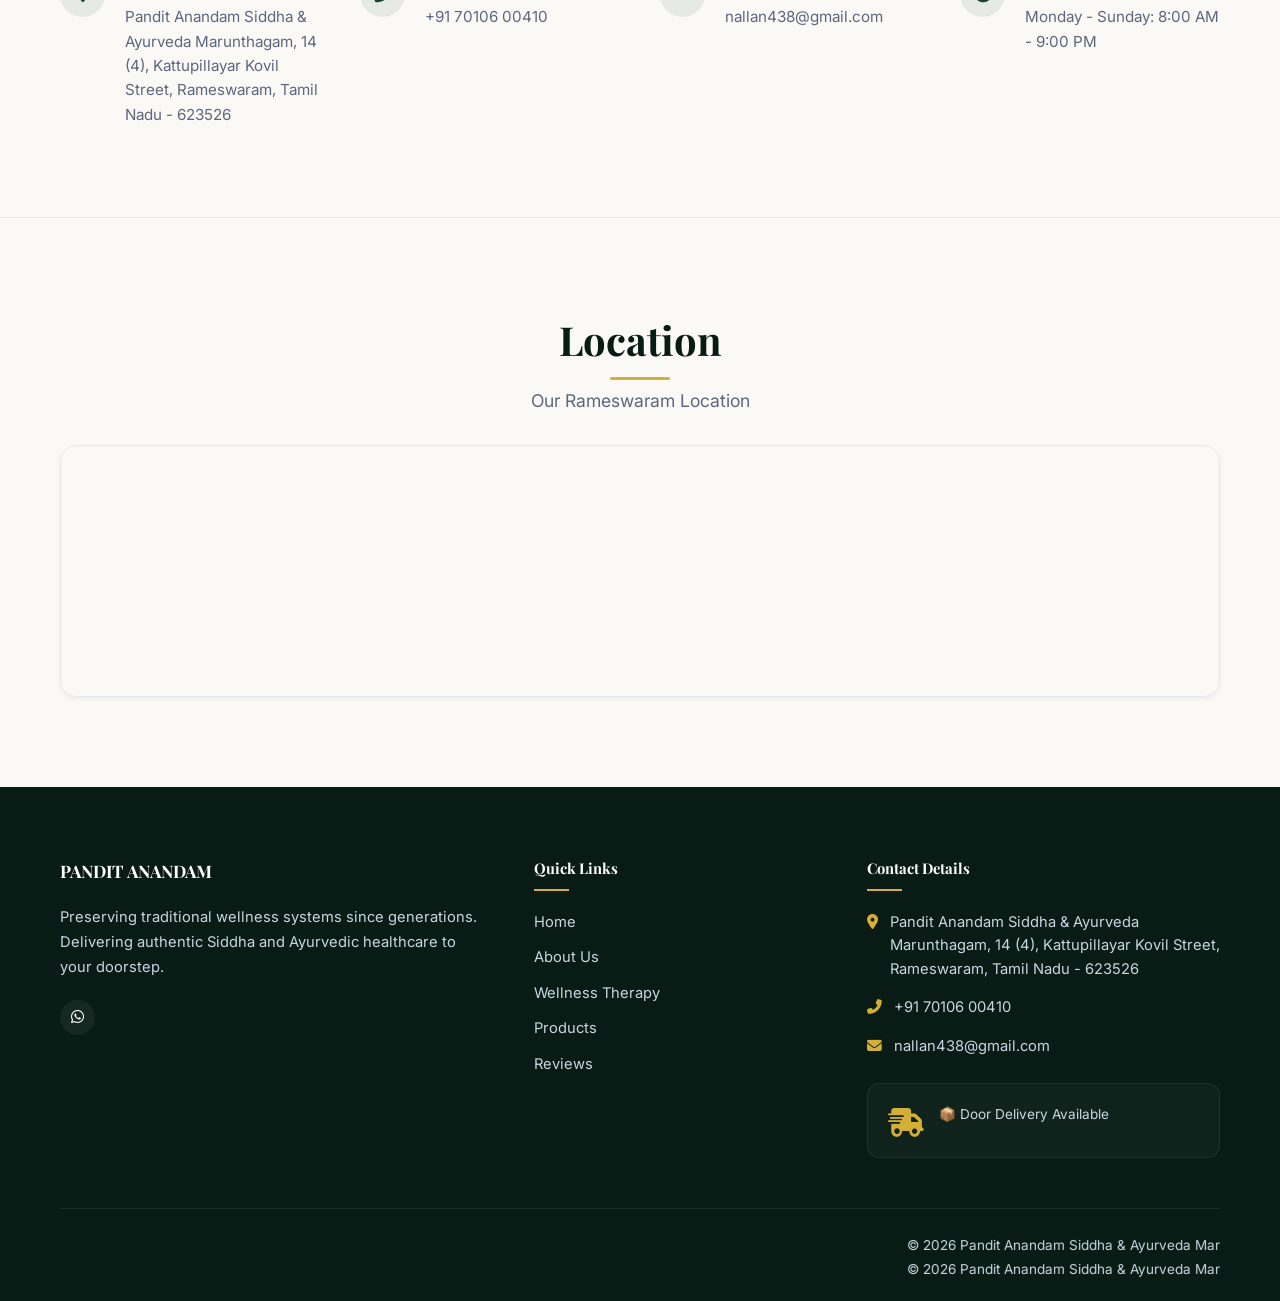
==== commit ec691a93: "Update index.html" ====
--- a/index.html
+++ b/index.html
@@ -481,6 +481,9 @@
                 <marquee behavior="scroll" direction="left" scrollamount="5" style="color: #cbd5e1; font-size: 0.85rem; vertical-align: middle;">
                     <span data-i18n="footer_copyright">© 2026 Pandit Anandam Siddha & Ayurveda Marunthagam. All rights reserved.</span>
                 </marquee>
+                 <marquee behavior="scroll" direction="left" scrollamount="5" style="color: #cbd5e1; font-size: 0.85rem; vertical-align: middle;">
+                    <span data-i18n="footer_copyright">© This Website Developed By Karthikeyan - Contact 9600630469</span>
+                </marquee>
             </div>
         </div>
     </footer>
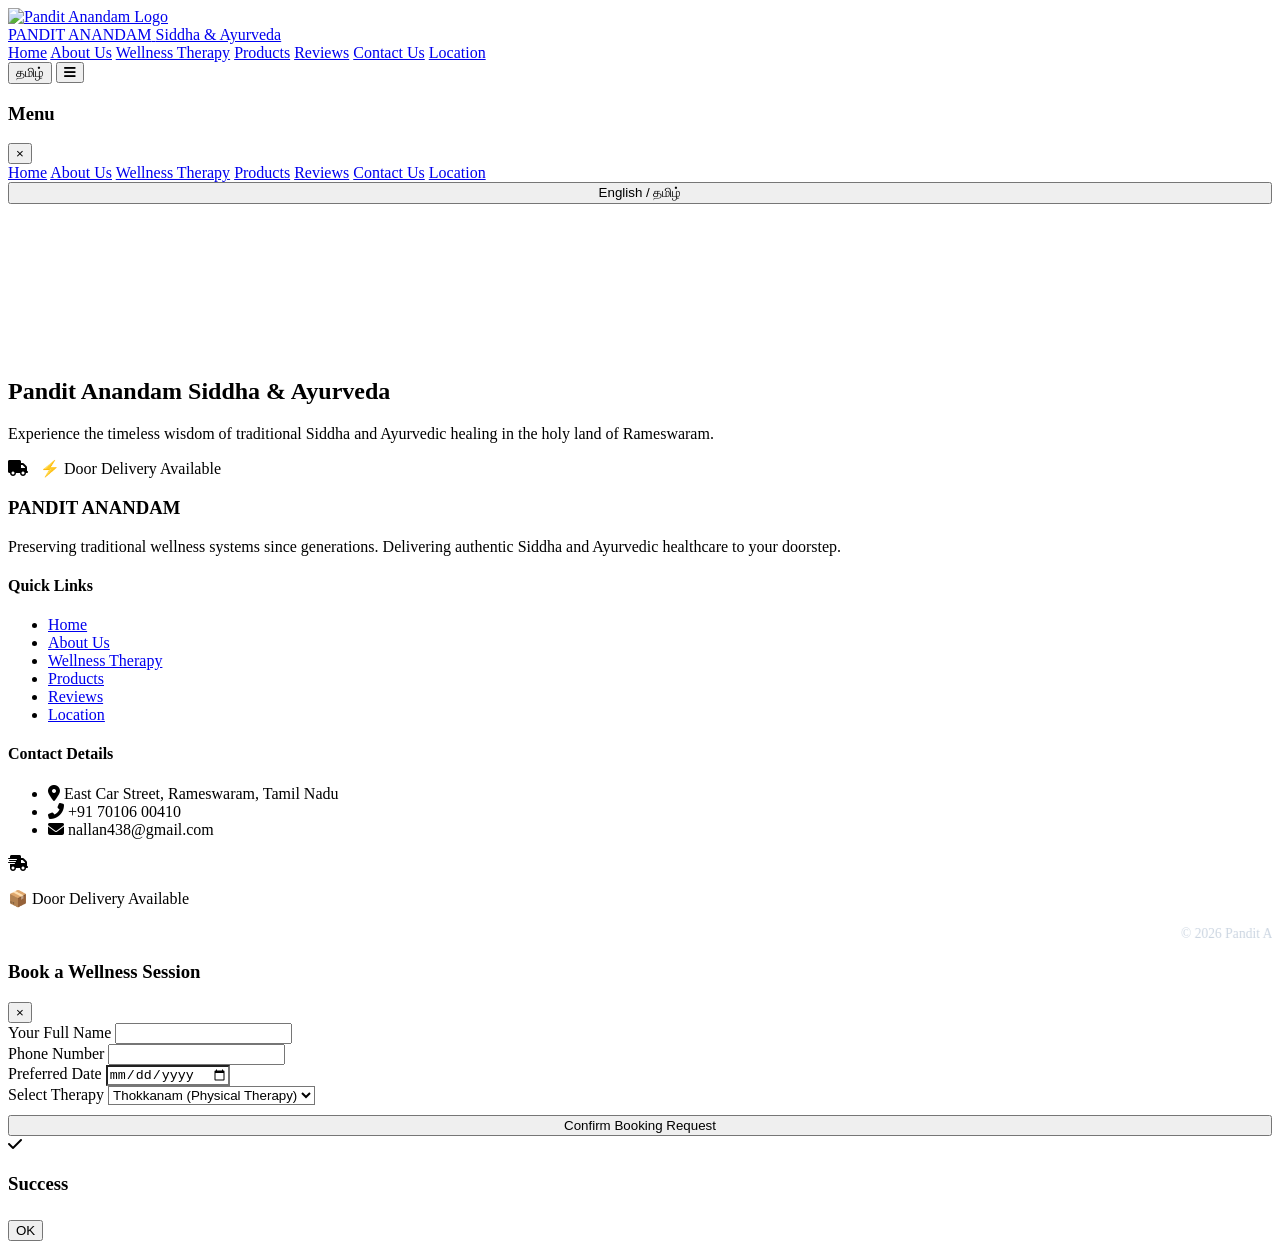
==== commit 6d8e03b0: "Add files via upload" ====
--- a/index.html
+++ b/index.html
@@ -11,6 +11,71 @@
     <link rel="stylesheet" href="https://cdnjs.cloudflare.com/ajax/libs/font-awesome/6.4.0/css/all.min.css">
     <!-- Custom Style Sheet -->
     <link rel="stylesheet" href="css/style.css">
+    <!-- Mobile Home-Page Footer Order Rule -->
+    <style>
+        @media (max-width: 900px) {
+            .footer-links-col {
+                order: 1;
+                margin-bottom: 25px;
+            }
+            .footer-brand {
+                order: 2;
+            }
+            .footer-contact-col {
+                order: 3;
+            }
+            
+            /* Visual buttons for Quick Links */
+            .footer-links-col ul {
+                display: grid;
+                grid-template-columns: repeat(auto-fit, minmax(130px, 1fr));
+                gap: 10px;
+                margin-top: 15px;
+            }
+            
+            .footer-links-col ul li {
+                margin: 0 !important;
+            }
+            
+            .footer-links-col ul li a {
+                display: flex;
+                align-items: center;
+                justify-content: center;
+                background: rgba(255, 255, 255, 0.08);
+                border: 1px solid rgba(255, 255, 255, 0.15);
+                color: #ffffff !important;
+                padding: 12px 10px;
+                border-radius: 12px;
+                font-weight: 600;
+                font-size: 0.9rem;
+                text-align: center;
+                transition: all 0.2s ease;
+                box-shadow: 0 2px 5px rgba(0, 0, 0, 0.1);
+                box-sizing: border-box;
+            }
+            
+            .footer-links-col ul li a:hover,
+            .footer-links-col ul li a:active {
+                background: var(--color-secondary);
+                color: var(--color-primary-dark) !important;
+                border-color: var(--color-secondary);
+                transform: translateY(-2px);
+                box-shadow: 0 4px 10px rgba(212, 175, 55, 0.25);
+            }
+            
+            .footer-links-col ul li a::after {
+                content: ' \2192';
+                margin-left: 6px;
+                font-weight: 700;
+                transition: transform 0.2s ease;
+            }
+            
+            .footer-links-col ul li a:hover::after,
+            .footer-links-col ul li a:active::after {
+                transform: translateX(3px);
+            }
+        }
+    </style>
 </head>
 <body>
 
@@ -28,13 +93,13 @@
             </a>
             
             <nav class="nav-links">
-                <a href="#home" class="active" data-i18n="nav_home">Home</a>
-                <a href="#about" data-i18n="nav_about">About Us</a>
-                <a href="#therapy" data-i18n="nav_therapy">Wellness Therapy</a>
-                <a href="#products" data-i18n="nav_products">Products</a>
-                <a href="#reviews" data-i18n="nav_reviews">Reviews</a>
-                <a href="#contact" data-i18n="nav_contact">Contact Us</a>
-                <a href="#location" data-i18n="nav_location">Location</a>
+                <a href="index.html" class="active" data-i18n="nav_home">Home</a>
+                <a href="about.html" data-i18n="nav_about">About Us</a>
+                <a href="therapy.html" data-i18n="nav_therapy">Wellness Therapy</a>
+                <a href="products.html" data-i18n="nav_products">Products</a>
+                <a href="reviews.html" data-i18n="nav_reviews">Reviews</a>
+                <a href="contact.html" data-i18n="nav_contact">Contact Us</a>
+                <a href="location.html" data-i18n="nav_location">Location</a>
             </nav>
 
             <div class="header-actions">
@@ -55,13 +120,13 @@
             </div>
             <div class="mobile-nav-body">
                 <nav class="mobile-nav-links">
-                    <a href="#home" class="active" data-i18n="nav_home">Home</a>
-                    <a href="#about" data-i18n="nav_about">About Us</a>
-                    <a href="#therapy" data-i18n="nav_therapy">Wellness Therapy</a>
-                    <a href="#products" data-i18n="nav_products">Products</a>
-                    <a href="#reviews" data-i18n="nav_reviews">Reviews</a>
-                    <a href="#contact" data-i18n="nav_contact">Contact Us</a>
-                    <a href="#location" data-i18n="nav_location">Location</a>
+                    <a href="index.html" class="active" data-i18n="nav_home">Home</a>
+                    <a href="about.html" data-i18n="nav_about">About Us</a>
+                    <a href="therapy.html" data-i18n="nav_therapy">Wellness Therapy</a>
+                    <a href="products.html" data-i18n="nav_products">Products</a>
+                    <a href="reviews.html" data-i18n="nav_reviews">Reviews</a>
+                    <a href="contact.html" data-i18n="nav_contact">Contact Us</a>
+                    <a href="location.html" data-i18n="nav_location">Location</a>
                 </nav>
                 <button id="lang-toggle-mobile" class="btn btn-secondary w-full" style="width: 100%;">English / தமிழ்</button>
             </div>
@@ -93,341 +158,6 @@
             </div>
         </section>
 
-        <!-- ABOUT US SECTION -->
-        <section id="about" class="about section-padding">
-            <!-- Background Video -->
-            <video class="about-video" autoplay loop muted playsinline -webkit-playsinline preload="auto">
-                <source src="assets/spinning logo.mp4" type="video/mp4">
-                Your browser does not support the video tag.
-            </video>
-            <!-- Overlay to fade background and keep text readable -->
-            <div class="about-overlay"></div>
-
-            <div class="container">
-                <div class="section-header text-center">
-                    <h2 data-i18n="nav_about">About Us</h2>
-                    <p class="about-subtitle-lead" data-i18n="about_subtitle">Trusted Service in Rameswaram for Over 15 Years</p>
-                </div>
-
-                <!-- Quote Section -->
-                <div class="about-quote-container animated fadeInUp">
-                    <div class="quote-icon-left"><i class="fas fa-quote-left"></i></div>
-                    <blockquote class="about-blockquote" data-i18n="about_quote">
-                        "What is in the universe is in the body; what is in the body is in the universe" — Agathiyar
-                    </blockquote>
-                    <div class="quote-icon-right"><i class="fas fa-quote-right"></i></div>
-                </div>
-                
-                <!-- Intro Paragraph -->
-                <div class="about-intro-text text-center animated fadeInUp">
-                    <p data-i18n="about_intro">Siddha medicine, one of the ancient medical traditions of Tamil Nadu, is a traditional healthcare system that integrates the human body, nature, and lifestyle. Developed in harmony with Tamil culture for centuries, this wisdom plays a vital role in maintaining health and promoting a balanced, natural lifestyle.</p>
-                </div>
-                
-                <!-- Legacy Grid (Siddha Principles, Siddhars, Our Pharmacy, Mission) -->
-                <div class="about-detailed-grid">
-                    <!-- Card 1: Siddha Principles -->
-                    <div class="about-card animated fadeInUp">
-                        <div class="about-card-icon"><i class="fas fa-balance-scale"></i></div>
-                        <h3 data-i18n="about_section1_title">Basic Principles of Siddha</h3>
-                        <p data-i18n="about_section1_text">According to the Siddha medical tradition, the normal functions of the human body are governed by the balance of three fundamental physiological humors: Vadham (Air/Ether), Pittham (Fire), and Kabham (Earth/Water). Diet, lifestyle, and traditional medicine methods are used to support this balance.</p>
-                    </div>
-
-                    <!-- Card 2: Siddhar Wisdom -->
-                    <div class="about-card animated fadeInUp">
-                        <div class="about-card-icon"><i class="fas fa-scroll"></i></div>
-                        <h3 data-i18n="about_section2_title">Traditional Knowledge of Siddhars</h3>
-                        <p data-i18n="about_section2_text">The Tamil Siddhars developed various medical texts and formulation systems based on their profound scientific studies of nature, herbs, and human physiology. That traditional knowledge remains the main foundation of Siddha medicine to this day.</p>
-                    </div>
-
-                    <!-- Card 3: Our Pharmacy & Legacy -->
-                    <div class="about-card animated fadeInUp">
-                        <div class="about-card-icon"><i class="fas fa-clinic-medical"></i></div>
-                        <h3 data-i18n="about_section3_title">Our Pharmacy & Legacy</h3>
-                        <p class="mb-3" data-i18n="about_section3_text1">Established to honor the heritage of the Thanjavur medical tradition, Pandit Anandam Siddha & Ayurveda Marunthagam has been providing high-quality Siddha and Ayurvedic medicines to the residents of Rameswaram and Ramanathapuram districts for over 15 years.</p>
-                        <p class="partner-distributor-text" data-i18n="about_section3_text2">Operating under the guidance of Mr. K. A. Nallathambi, our pharmacy is an official distributor of IMPCOPS (Indian Medical Practitioners' Co-operative Pharmacy and Stores Ltd.), ensuring that authentic, standard-grade Siddha and Ayurvedic medicines reach the public reliably.</p>
-                    </div>
-
-                    <!-- Card 4: Our Mission -->
-                    <div class="about-card animated fadeInUp">
-                        <div class="about-card-icon"><i class="fas fa-heartbeat"></i></div>
-                        <h3 data-i18n="about_mission_title">Our Mission</h3>
-                        <p data-i18n="about_mission_text">Our mission is to preserve the values of traditional Siddha and Ayurvedic medical heritage, improving public health and well-being through standard-grade preparations and compassionate, reliable services.</p>
-                        <div class="about-tagline-badge">
-                            <i class="fas fa-award"></i> <span data-i18n="about_tagline">Trust in Tradition – Companion in Well-being</span>
-                        </div>
-                    </div>
-                </div>
-
-                <!-- Services Offered Section -->
-                <div class="about-services-section">
-                    <h3 class="text-center" data-i18n="about_services_title">Services We Offer</h3>
-                    <div class="about-services-grid">
-                        <div class="service-item-box">
-                            <i class="fas fa-mortar-pestle"></i>
-                            <span data-i18n="about_service1">Siddha Medicines</span>
-                        </div>
-                        <div class="service-item-box">
-                            <i class="fas fa-hand-holding-medical"></i>
-                            <span data-i18n="about_service2">Ayurvedic Medicines</span>
-                        </div>
-                        <div class="service-item-box">
-                            <i class="fas fa-prescription-bottle-alt"></i>
-                            <span data-i18n="about_service_unani">Unani Medicines</span>
-                        </div>
-                        <div class="service-item-box">
-                            <i class="fas fa-leaf"></i>
-                            <span data-i18n="about_service3">Herbal Wellness Products</span>
-                        </div>
-                        <div class="service-item-box">
-                            <i class="fas fa-user-md"></i>
-                            <span data-i18n="about_service4">General Health Guidance</span>
-                        </div>
-                        <div class="service-item-box">
-                            <i class="fas fa-shipping-fast"></i>
-                            <span data-i18n="about_service5">Quality & Trusted Distribution</span>
-                        </div>
-                    </div>
-
-                    <!-- Consultation Highlight Banner -->
-                    <div class="consultation-banner animated fadeInUp">
-                        <i class="fas fa-user-md"></i>
-                        <span data-i18n="about_consultation_box">Medical consultations will be provided by traditional practitioners.</span>
-                    </div>
-                </div>
-            </div>
-        </section>
-
-        <!-- WELLNESS THERAPY SECTION -->
-        <section id="therapy" class="therapy section-padding">
-            <div class="container">
-                <div class="section-header text-center">
-                    <h2 data-i18n="nav_therapy">Wellness Therapy</h2>
-                    <p data-i18n="therapy_subtitle">Revitalize your senses and restore biological balance with our traditional therapeutic treatments.</p>
-                </div>
-                
-                <div class="therapy-benefits-container">
-                    <div class="therapy-benefits-intro">
-                        <p data-i18n="therapy_benefits_intro">Traditional wellness therapies (like Thokkanam, Varmam, and Steam Bath) integrate ancient Siddha & Ayurveda wisdom to heal the body, mind, and spirit. These natural treatments work in harmony with your body to restore balance and vitality.</p>
-                    </div>
-                    <div class="therapy-benefits-grid">
-                        <div class="benefit-card">
-                            <div class="benefit-icon"><i class="fas fa-hand-holding-medical"></i></div>
-                            <div class="benefit-content">
-                                <h4 data-i18n="benefit_2_title">Natural Pain Relief</h4>
-                                <p data-i18n="benefit_2_desc">Tones muscles, relieves stiffness, and alleviates chronic joint, back, and muscular pain.</p>
-                            </div>
-                        </div>
-                        <div class="benefit-card">
-                            <div class="benefit-icon"><i class="fas fa-spa"></i></div>
-                            <div class="benefit-content">
-                                <h4 data-i18n="benefit_3_title">Stress & Anxiety Reduction</h4>
-                                <p data-i18n="benefit_3_desc">Calms the nervous system, melts away daily stress, and promotes deep, restful sleep.</p>
-                            </div>
-                        </div>
-                        <div class="benefit-card">
-                            <div class="benefit-icon"><i class="fas fa-shield-virus"></i></div>
-                            <div class="benefit-content">
-                                <h4 data-i18n="benefit_4_title">Enhanced Immunity</h4>
-                                <p data-i18n="benefit_4_desc">Stimulates energy channels and vital points (Varmam) to strengthen the body's natural defense systems.</p>
-                            </div>
-                        </div>
-                    </div>
-                    
-                    <!-- Modern Wellness Massage Sofa Feature -->
-                    <div class="modern-wellness-box animated fadeInUp" style="margin-top: 40px; margin-bottom: 0;">
-                        <div class="modern-wellness-content">
-                            <div class="wellness-text-section">
-                                <div class="wellness-box-header">
-                                    <div class="wellness-icon"><i class="fas fa-couch"></i></div>
-                                    <div class="wellness-title-info">
-                                        <h4 data-i18n="therapy_service_title">Modern Massage Chair Facility</h4>
-                                        <span class="badge-new">New / புதியது</span>
-                                    </div>
-                                </div>
-                                <p data-i18n="therapy_service_desc">A modern Echo Pro Massage Chair facility is available at our Pandit Anandam Siddha & Ayurveda Marunthagam. This service provides a Pain Relief and Relaxation experience designed to reduce body fatigue, muscle stiffness, back pain, neck pain, and joint discomfort.<br><br>Offered alongside traditional Siddha and Ayurvedic medicines, this service aims to bring body rejuvenation, peace of mind, and daily comfort. Designed with modern technology, this massage chair delivers a soothing, full-body massage experience.</p>
-                            </div>
-                            <div class="wellness-image-section">
-                                <img src="assets/massage_chair.png" id="massage-chair-image" alt="Echo Pro Full Body Massage Chair" class="massage-chair-img">
-                            </div>
-                        </div>
-                    </div>
-
-                </div>
-            </div>
-        </section>
-
-        <!-- PRODUCTS SECTION -->
-        <section id="products" class="products-shop section-padding">
-            <div class="container">
-                <div class="section-header text-center">
-                    <h2 data-i18n="nav_products">Products</h2>
-                    <p data-i18n="shop_subtitle">Premium medicines and wellness products delivered directly to your doorstep.</p>
-                </div>
-
-                <div class="products-order-container">
-                    <!-- Order/Contact Card -->
-                    <div class="order-card text-center animated fadeInUp">
-                        <div class="order-icon"><i class="fas fa-shipping-fast"></i></div>
-                        <h3 data-i18n="order_title">Order Medicines for Door Delivery</h3>
-                        <p data-i18n="order_desc">We supply standard-grade authentic Siddha, Ayurvedic, and Unani medicines. You can easily order your required medicines by contacting us directly.</p>
-                        <p class="order-distributor" data-i18n="order_distributor">We are the official distributor of IMPCOPS (Indian Medical Practitioners' Co-operative Pharmacy & Stores Ltd.), AIMIL, and SKM for the Ramanathapuram district. We can supply any medicine available under IMPCOPS.</p>
-                        <div class="order-actions">
-                            <a href="https://wa.me/917010600410" class="btn btn-primary" target="_blank" rel="noopener noreferrer">
-                                <i class="fab fa-whatsapp" style="margin-right: 8px; font-size: 1.2rem;"></i> <span data-i18n="order_whatsapp_2">WhatsApp (70106 00410)</span>
-                            </a>
-                            <a href="tel:+917010600410" class="btn btn-outline">
-                                <i class="fas fa-phone-alt" style="margin-right: 8px;"></i> <span data-i18n="order_call_2">Call (70106 00410)</span>
-                            </a>
-                        </div>
-                        <div class="order-promise">
-                            <i class="fas fa-truck"></i>
-                            <span data-i18n="order_promise_text">Door Delivery Available</span>
-                        </div>
-                    </div>
-
-                    <!-- Catalogue Download Card -->
-                    <div class="order-card text-center animated fadeInUp">
-                        <div class="order-icon" style="background-color: rgba(220, 53, 69, 0.1); color: #dc3545;">
-                            <i class="fas fa-file-pdf"></i>
-                        </div>
-                        <h3 data-i18n="catalog_title">IMPCOPS Product Catalogue</h3>
-                        <p data-i18n="catalog_desc">Browse our updated list of standard-grade authentic Siddha, Ayurvedic, and Unani medicines available for order.</p>
-                        <div class="catalog-download-box" style="margin: 30px 0 20px 0;">
-                            <a href="assets/IMPCOPS.pdf" class="btn btn-primary" download="IMPCOPS_Product_Catalogue.pdf" style="background: linear-gradient(135deg, #dc3545, #bd2130); border: none;">
-                                <i class="fas fa-download" style="margin-right: 8px;"></i>
-                                <span data-i18n="catalog_btn">Download Product List (PDF)</span>
-                            </a>
-                        </div>
-
-                        <!-- Button link to product.html order page -->
-                        <div style="margin: 25px auto 25px auto; max-width: 380px; width: 100%;">
-                            <a href="product.html" class="btn btn-primary w-full" style="width: 100%; display: flex; text-decoration: none; justify-content: center; align-items: center; gap: 8px; box-sizing: border-box; text-align: center; font-size: 1rem; border-radius: 50px; padding: 14px 28px; background: linear-gradient(135deg, var(--color-primary-light), var(--color-primary)); border: none; box-shadow: var(--shadow-md);">
-                                <i class="fab fa-whatsapp" style="font-size: 1.2rem;"></i>
-                                <span data-i18n="order_online_btn">Order Medicines Online</span>
-                            </a>
-                        </div>
-
-
-                    </div>
-                </div>
-            </div>
-        </section>
-
-        <!-- REVIEWS SECTION -->
-        <section id="reviews" class="reviews section-padding">
-            <div class="container">
-                <div class="section-header text-center">
-                    <h2 data-i18n="nav_reviews">Reviews</h2>
-                    <p data-i18n="reviews_subtitle">Read honest experiences from people who found healing and health through our genuine medicines and products.</p>
-                </div>
-
-                <div class="reviews-grid" id="reviews-list-container">
-                    <!-- Rendered Dynamically -->
-                </div>
-
-                <!-- Ad Videos Section (Visible only when Tamil language is active) -->
-                <div id="reviews-ads-container" class="reviews-ads-container hidden">
-                    <h3 class="ads-title text-center" data-i18n="reviews_ads_title">விளம்பரங்கள்</h3>
-                    <div class="ads-grid">
-                        <div class="ad-video-wrapper">
-                            <video class="ad-video" controls playsinline preload="metadata">
-                                <source src="assets/AD1.mp4" type="video/mp4">
-                                Your browser does not support the video tag.
-                            </video>
-                        </div>
-                        <div class="ad-video-wrapper">
-                            <video class="ad-video" controls playsinline preload="metadata">
-                                <source src="assets/AD2.mp4" type="video/mp4">
-                                Your browser does not support the video tag.
-                            </video>
-                        </div>
-                        <div class="ad-image-wrapper">
-                            <img src="assets/massage_chair_banner.jpg" alt="Echo Pro Massage Chair Banner" class="ad-image">
-                        </div>
-                    </div>
-                </div>
-            </div>
-        </section>
-
-        <!-- CONTACT & LOCATION SECTION -->
-        <section id="contact" class="contact section-padding">
-            <!-- Background Video -->
-            <video class="contact-video" autoplay loop muted playsinline -webkit-playsinline preload="auto">
-                <source src="assets/spinning logo.mp4" type="video/mp4">
-                Your browser does not support the video tag.
-            </video>
-            <!-- Overlay to fade background and keep text readable -->
-            <div class="contact-overlay"></div>
-
-            <div class="container">
-                <div class="section-header text-center">
-                    <h2 data-i18n="nav_contact">Contact Us</h2>
-                    <p data-i18n="contact_subtitle">Reach out to us for online consultations, medicine deliveries, or visits.</p>
-                </div>
-
-                <div class="contact-grid">
-                    <div class="contact-item">
-                        <div class="contact-icon"><i class="fas fa-map-marker-alt"></i></div>
-                        <div class="contact-details">
-                            <h4 data-i18n="contact_address_title">Marunthagam Address</h4>
-                            <p data-i18n="contact_address_val">Pandit Anandam Siddha & Ayurveda Marunthagam, East Car Street (Near Temple), Rameswaram, Tamil Nadu - 623526</p>
-                        </div>
-                    </div>
-
-                    <div class="contact-item">
-                        <div class="contact-icon"><i class="fas fa-phone-alt"></i></div>
-                        <div class="contact-details">
-                            <h4 data-i18n="contact_phone_title">Phone & WhatsApp</h4>
-                            <p data-i18n="contact_phone_val">+91 70106 00410</p>
-                        </div>
-                    </div>
-
-                    <div class="contact-item">
-                        <div class="contact-icon"><i class="fas fa-envelope"></i></div>
-                        <div class="contact-details">
-                            <h4 data-i18n="contact_email_title">Email Support</h4>
-                            <p><a href="mailto:nallan438@gmail.com" style="color: inherit; text-decoration: none;">nallan438@gmail.com</a></p>
-                        </div>
-                    </div>
-
-                    <div class="contact-item">
-                        <div class="contact-icon"><i class="fas fa-clock"></i></div>
-                        <div class="contact-details">
-                            <h4 data-i18n="contact_hours_title">Opening Hours</h4>
-                            <p data-i18n="contact_hours_val">Monday - Sunday: 8:00 AM - 9:00 PM</p>
-                        </div>
-                    </div>
-                </div>
-            </div>
-        </section>
-
-        <!-- MAP / LOCATION SECTION -->
-        <section id="location" class="location-section section-padding">
-            <!-- Background Video -->
-            <video class="location-video" autoplay loop muted playsinline -webkit-playsinline preload="auto">
-                <source src="assets/spinning logo.mp4" type="video/mp4">
-                Your browser does not support the video tag.
-            </video>
-            <!-- Overlay to fade background and keep text readable -->
-            <div class="location-overlay"></div>
-
-            <div class="container">
-                <div class="section-header text-center" style="margin-bottom: 30px;">
-                    <h2 data-i18n="nav_location">Location</h2>
-                    <p data-i18n="location_title">Our Rameswaram Location</p>
-                </div>
-                
-                <div class="map-container">
-                    <iframe class="map-iframe" 
-                        src="https://maps.google.com/maps?q=Pandit%20Anandam%20Siddha%20Ayurvedha%20Marunthagam,%20Rameswaram&t=k&z=17&ie=UTF8&iwloc=&output=embed" 
-                        allowfullscreen="" 
-                        loading="lazy" 
-                        referrerpolicy="no-referrer-when-downgrade">
-                    </iframe>
-                </div>
-            </div>
-        </section>
-
     </main>
 
     <!-- FOOTER -->
@@ -437,19 +167,17 @@
                 <div class="footer-brand">
                     <h3>PANDIT ANANDAM</h3>
                     <p data-i18n="footer_desc">Preserving traditional wellness systems since generations. Delivering authentic Siddha and Ayurvedic healthcare to your doorstep.</p>
-                    <div class="social-links">
-                        <a href="https://wa.me/917010600410" class="social-btn" aria-label="WhatsApp" target="_blank" rel="noopener noreferrer"><i class="fab fa-whatsapp"></i></a>
-                    </div>
                 </div>
 
                 <div class="footer-links-col">
                     <h4 data-i18n="footer_quick_links">Quick Links</h4>
                     <ul>
-                        <li><a href="#home" data-i18n="nav_home">Home</a></li>
-                        <li><a href="#about" data-i18n="nav_about">About Us</a></li>
-                        <li><a href="#therapy" data-i18n="nav_therapy">Wellness Therapy</a></li>
-                        <li><a href="#products" data-i18n="nav_products">Products</a></li>
-                        <li><a href="#reviews" data-i18n="nav_reviews">Reviews</a></li>
+                        <li><a href="index.html" data-i18n="nav_home">Home</a></li>
+                        <li><a href="about.html" data-i18n="nav_about">About Us</a></li>
+                        <li><a href="therapy.html" data-i18n="nav_therapy">Wellness Therapy</a></li>
+                        <li><a href="products.html" data-i18n="nav_products">Products</a></li>
+                        <li><a href="reviews.html" data-i18n="nav_reviews">Reviews</a></li>
+                        <li><a href="location.html" data-i18n="nav_location">Location</a></li>
                     </ul>
                 </div>
 
@@ -480,9 +208,8 @@
             <div class="footer-bottom text-center" style="display: block;">
                 <marquee behavior="scroll" direction="left" scrollamount="5" style="color: #cbd5e1; font-size: 0.85rem; vertical-align: middle;">
                     <span data-i18n="footer_copyright">© 2026 Pandit Anandam Siddha & Ayurveda Marunthagam. All rights reserved.</span>
-                </marquee>
-                 <marquee behavior="scroll" direction="left" scrollamount="5" style="color: #cbd5e1; font-size: 0.85rem; vertical-align: middle;">
-                    <span data-i18n="footer_copyright">© This Website Developed By Karthikeyan - Contact 9600630469</span>
+                    <span style="margin: 0 15px;">|</span>
+                    <span data-i18n="footer_developer">Website was Developed by Heptagenix Solutions and all rights reserved 2026</span>
                 </marquee>
             </div>
         </div>
